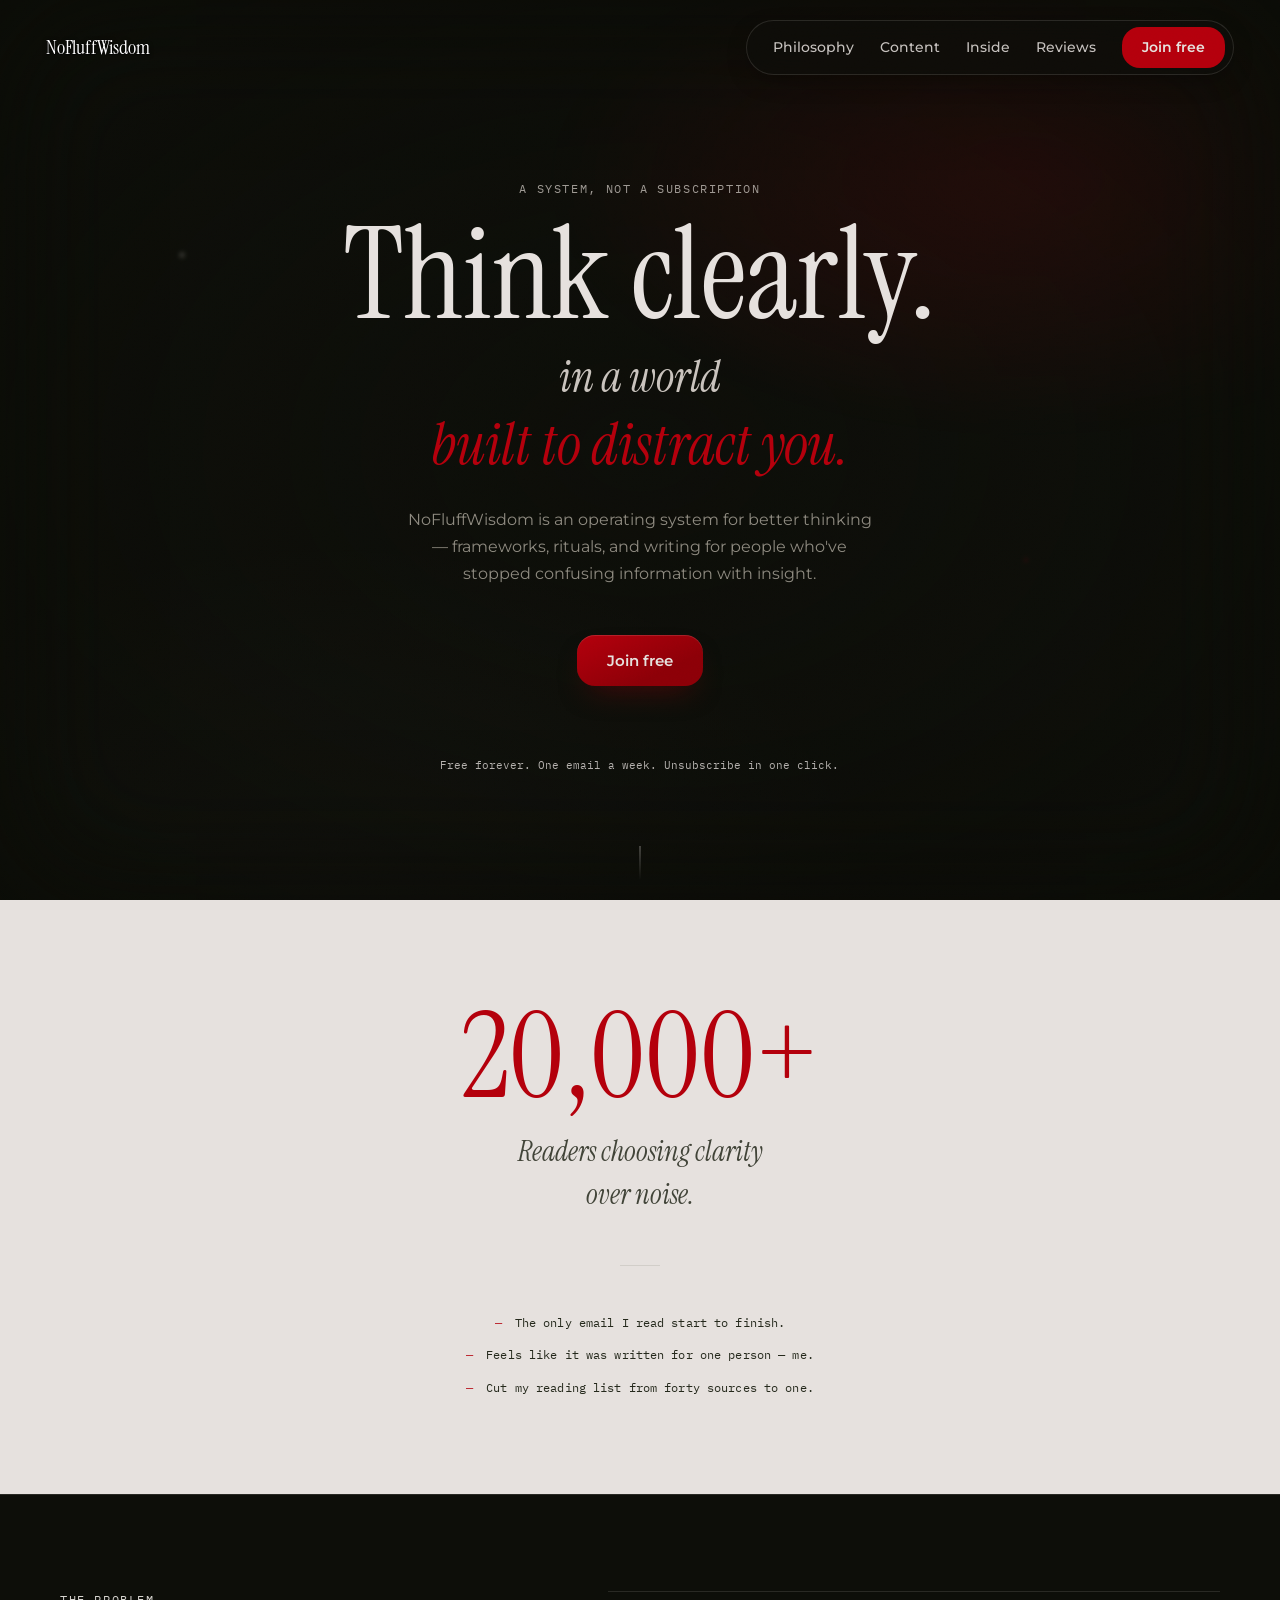
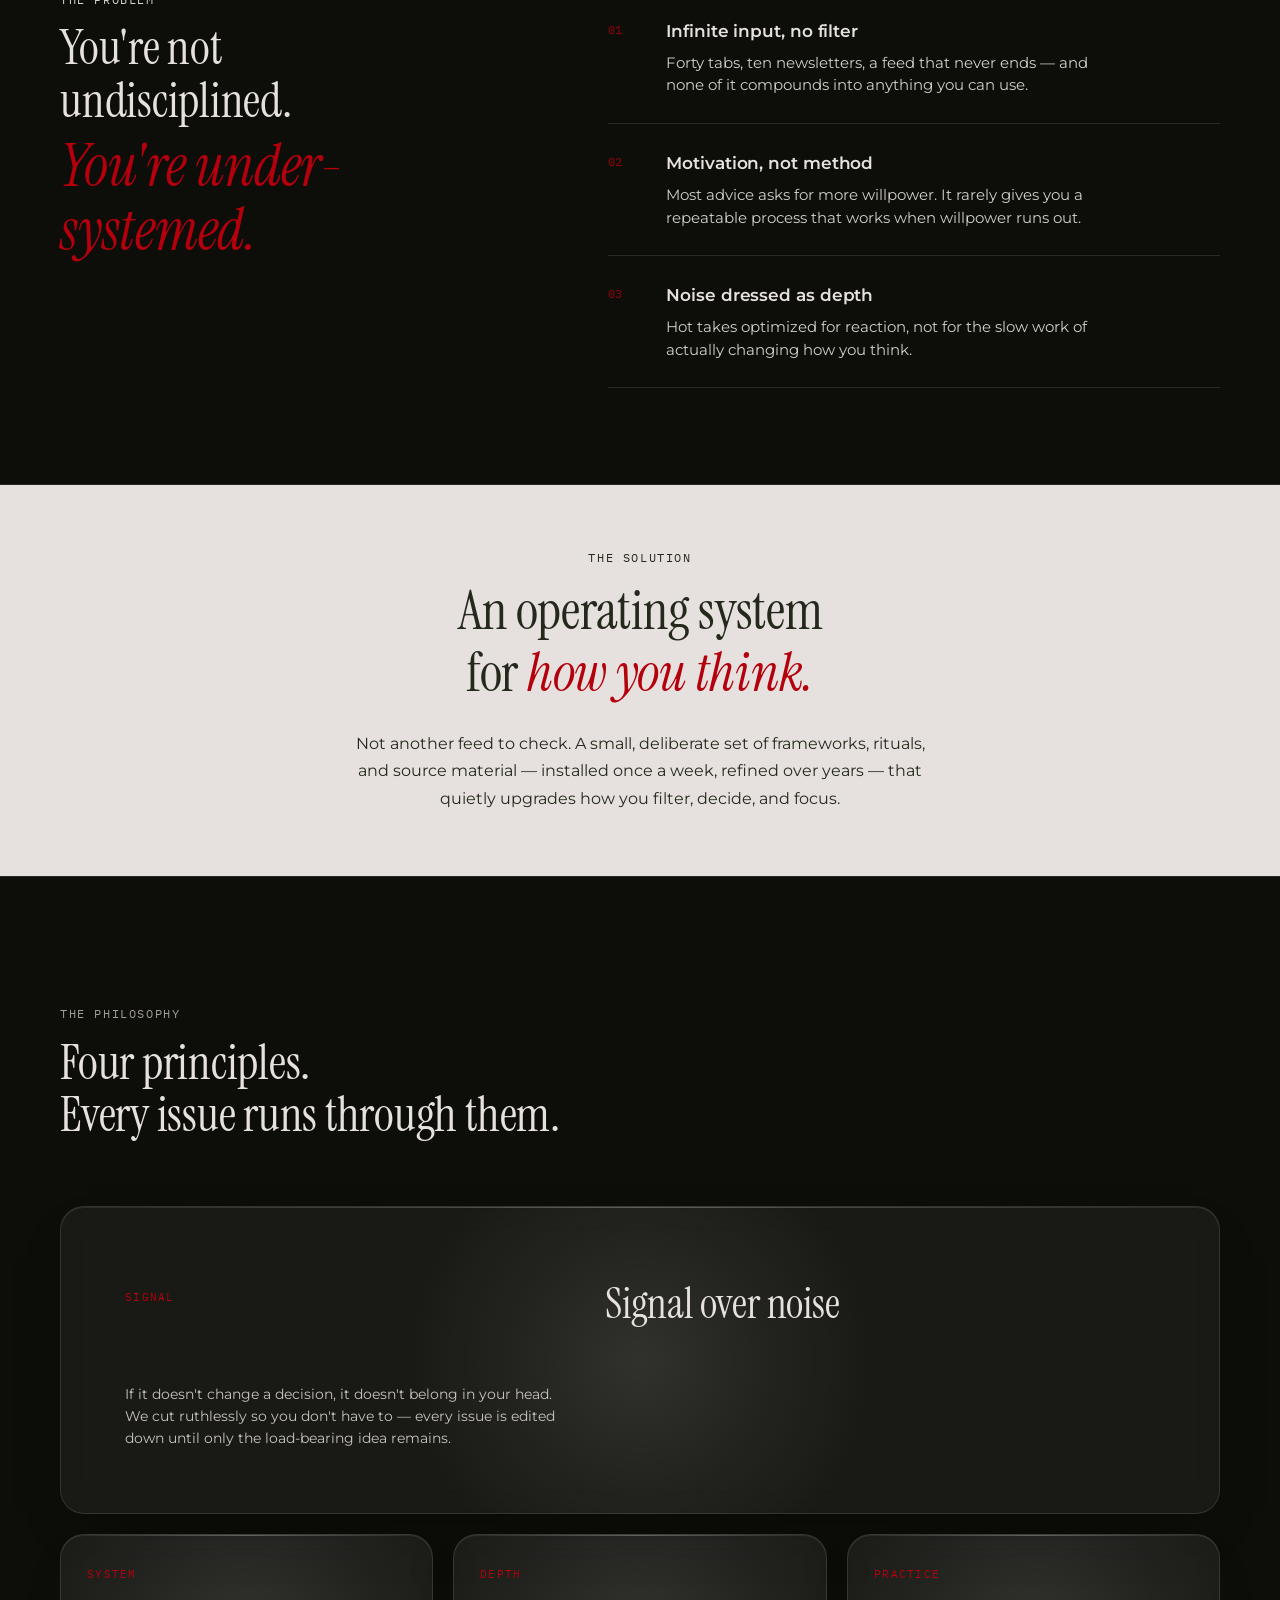
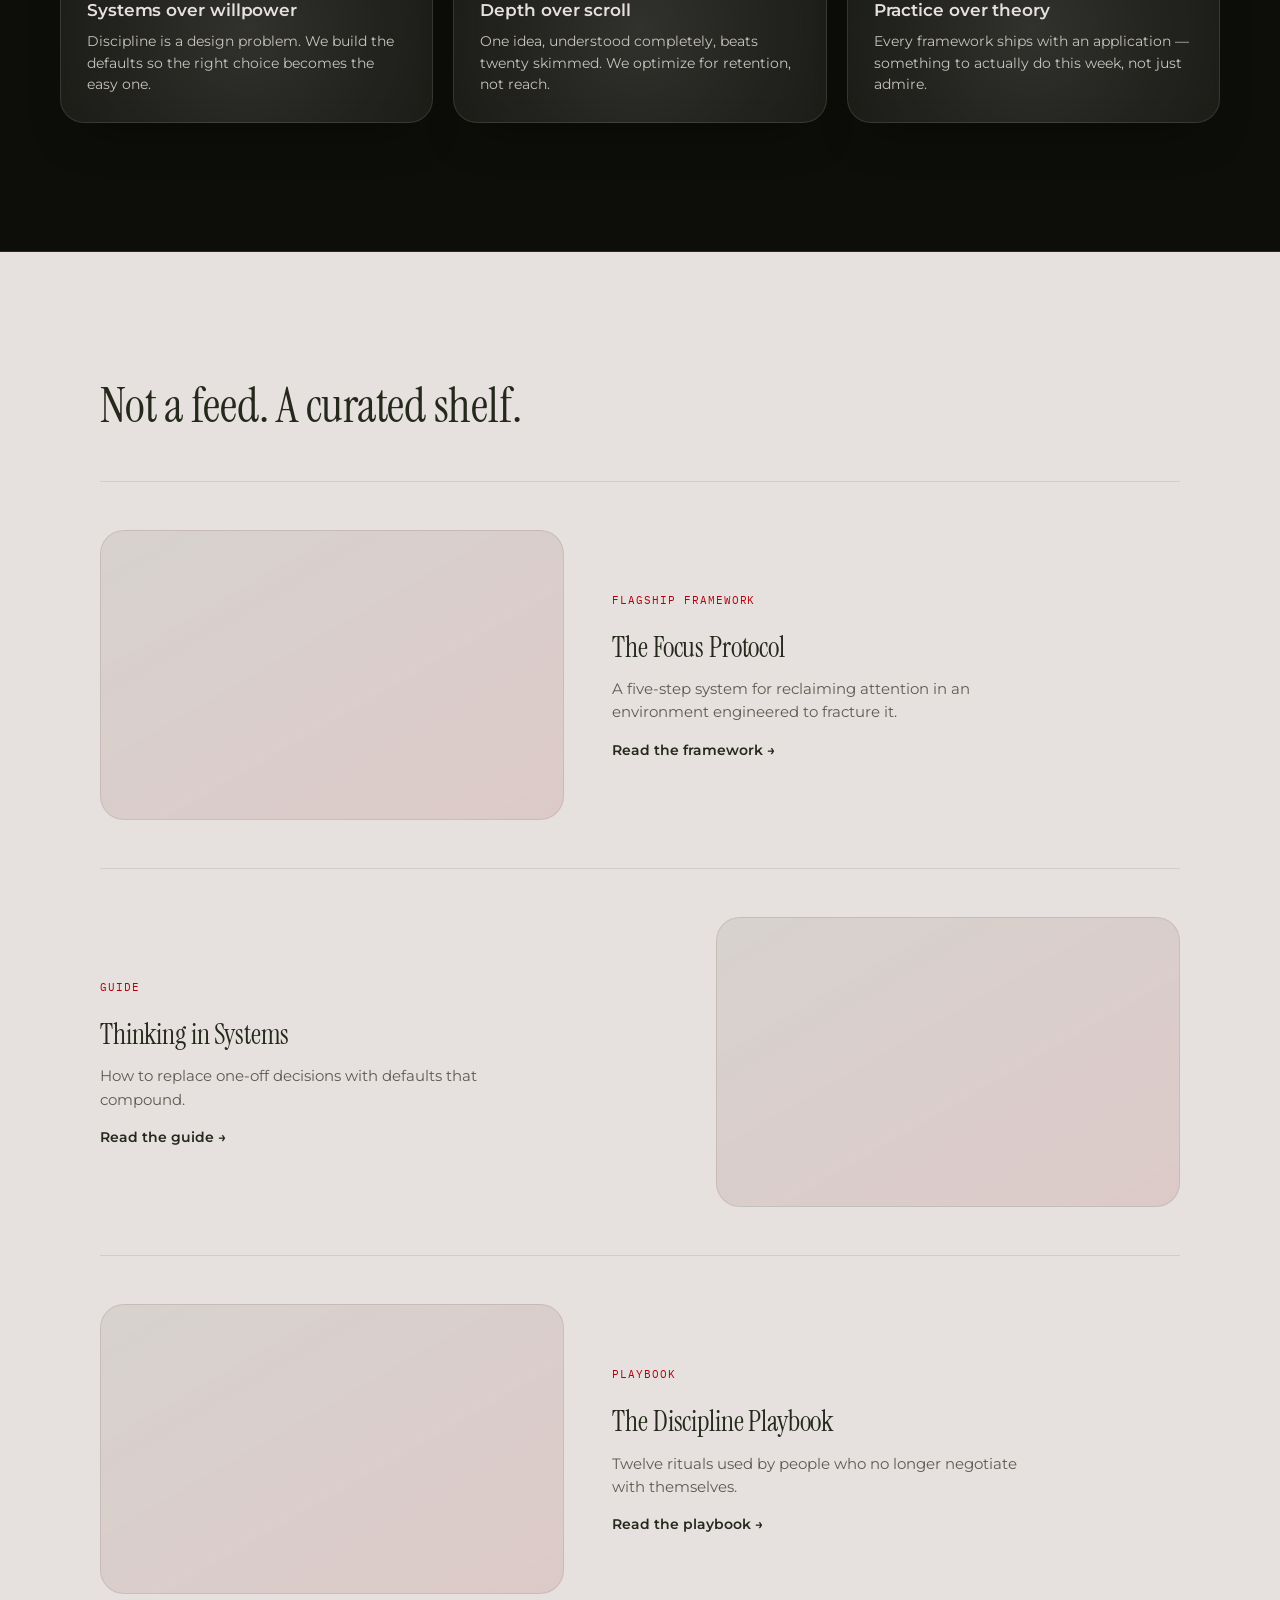
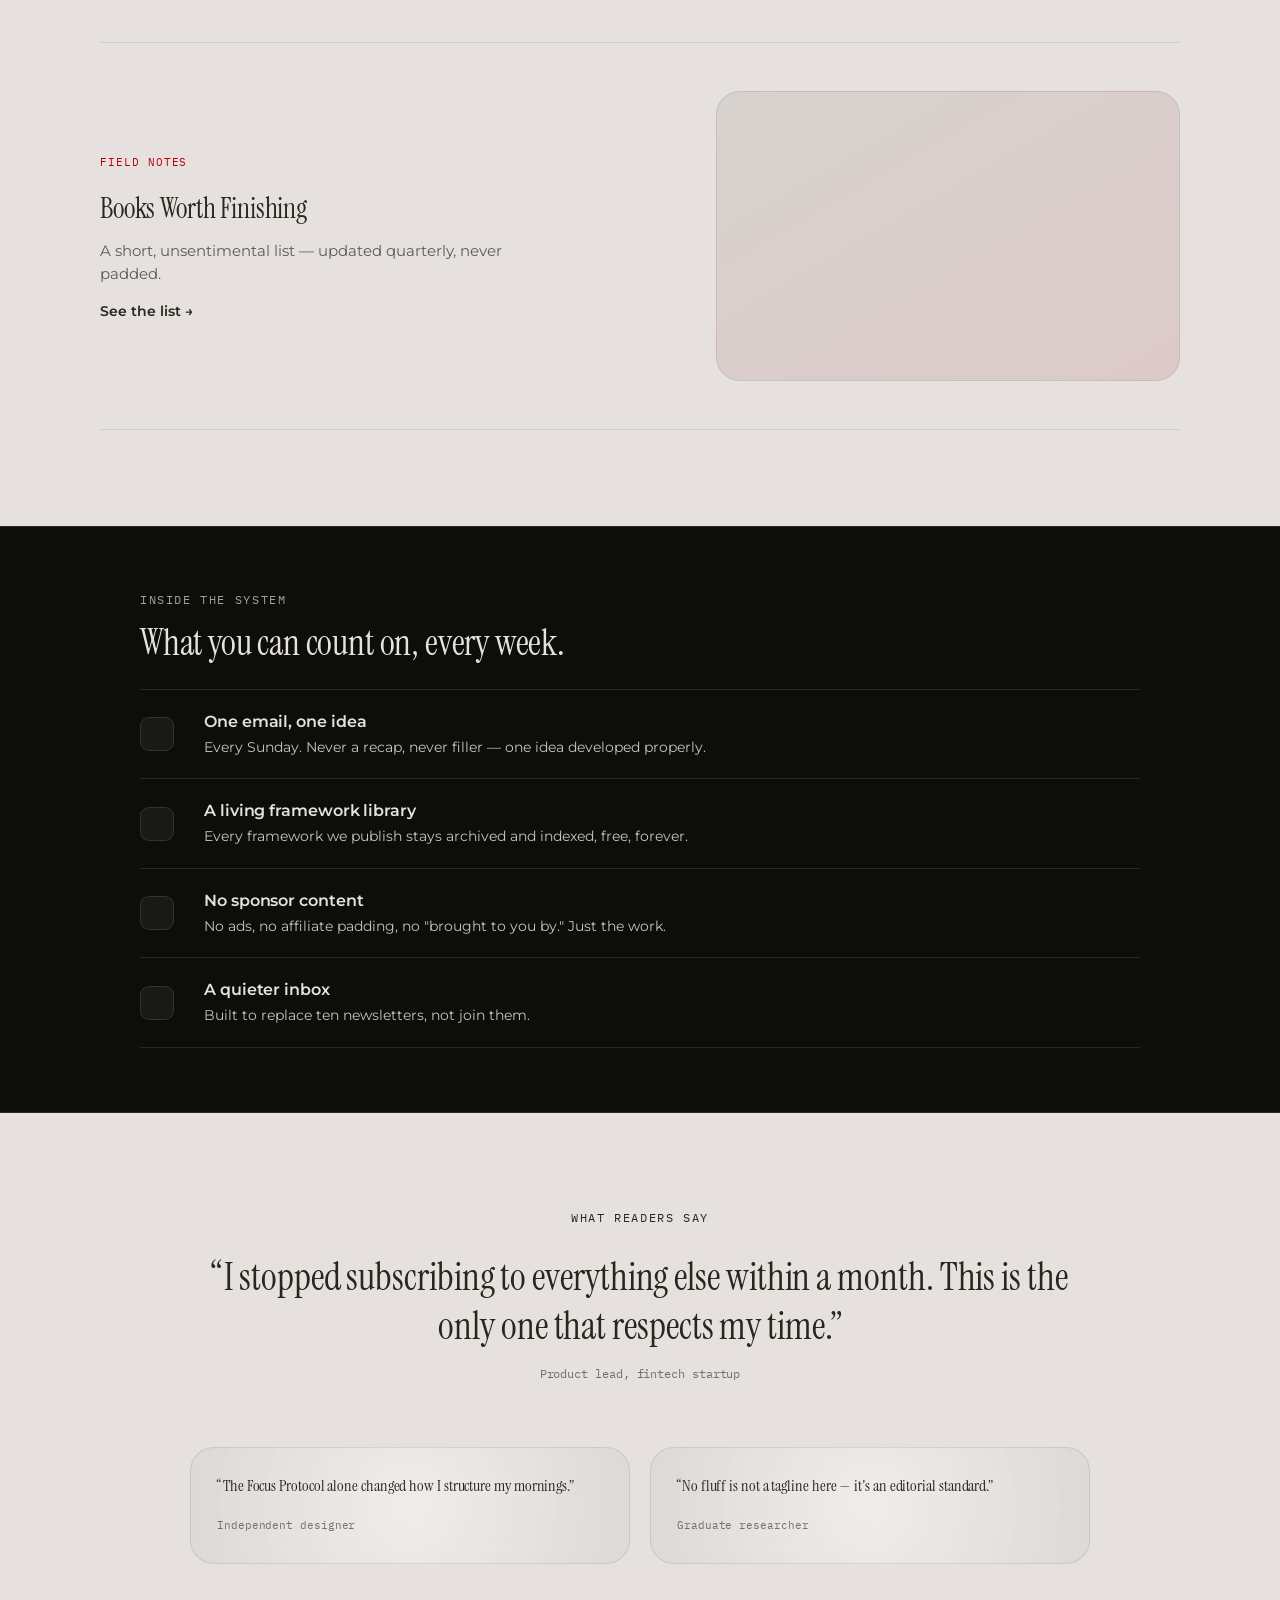
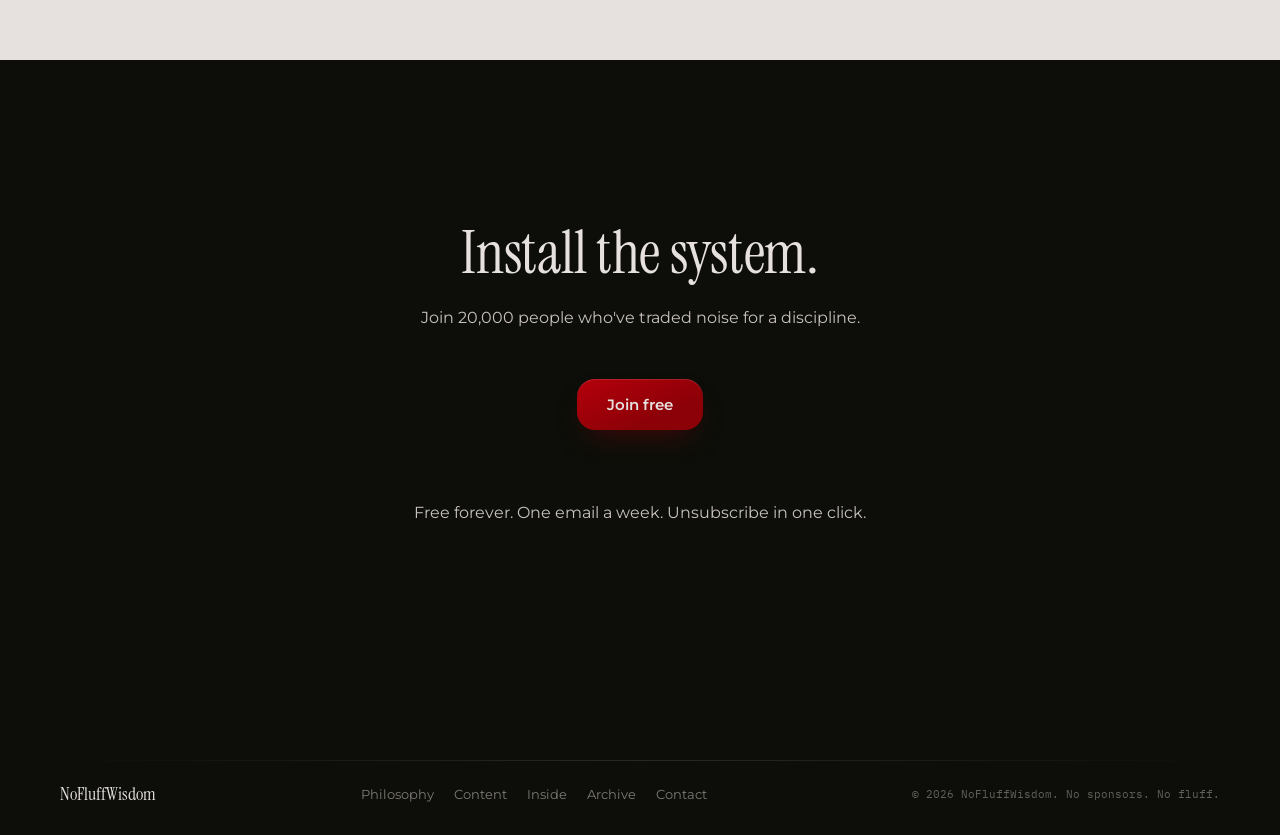
==== index.html @ 6d06d21c "Initial commit: Dev #5 base nofluffwisdomv2" ====
<!DOCTYPE html>
<html lang="en">
<head>
<meta charset="UTF-8">
<meta name="viewport" content="width=device-width, initial-scale=1.0">
<title>NoFluffWisdom — An Operating System for Better Thinking</title>
<meta name="description" content="NoFluffWisdom is not another newsletter. It's a disciplined system for clearer thinking, built for people who are done consuming noise.">

<link rel="preconnect" href="https://fonts.googleapis.com">
<link rel="preconnect" href="https://fonts.gstatic.com" crossorigin>
<link href="https://fonts.googleapis.com/css2?family=Instrument+Serif:ital@0;1&family=Montserrat:wght@400;500;600;700;800&family=IBM+Plex+Mono:wght@400;500&display=swap" rel="stylesheet">

<link rel="stylesheet" href="styles.css">

</head>
<body class="is-loading">

<!-- Fixed Site-Wide Video Background -->
<div class="site-bg" id="heroBg" aria-hidden="true">
  <div class="site-bg__video-wrap">
    <video class="hero__video hero__video--a" id="heroVidA" autoplay muted playsinline preload="auto">
      <source src="assets/musashi-bg-vid.mp4" type="video/mp4">
    </video>
    <video class="hero__video hero__video--b" id="heroVidB" muted playsinline preload="auto">
      <source src="assets/musashi-bg-vid.mp4" type="video/mp4">
    </video>
  </div>
  <div class="site-bg__overlay"></div>
  <div class="hero__glow"></div>
  <div class="hero__orb hero__orb--1"></div>
  <div class="hero__orb hero__orb--2"></div>
  <div class="hero__fog"></div>
</div>

<!-- Film grain + vignette overlay (site-wide, decorative) -->
<div class="grain" aria-hidden="true"></div>

<!-- Scroll progress indicator -->
<div class="progress" aria-hidden="true"><span id="progressBar"></span></div>

<!-- ============================================ -->
<!-- NAV                                           -->
<!-- ============================================ -->
<header class="nav" id="nav">
  <div class="nav__inner">
    <a href="#top" class="nav__mark">NoFluffWisdom</a>
    <nav class="nav__links" aria-label="Primary">
      <a href="#pillars">Philosophy</a>
      <a href="#content">Content</a>
      <a href="#experience">Inside</a>
      <a href="#proof">Reviews</a>
      <a href="#join" class="nav__cta">Join free</a>
    </nav>
      <button class="nav__toggle" id="navToggle" aria-label="Open menu" aria-expanded="false">
        <svg class="nav__toggle-icon" viewBox="0 0 24 24" fill="none" stroke="currentColor" stroke-width="2.5" stroke-linecap="round" stroke-linejoin="round" aria-hidden="true">
          <polyline points="15 18 9 12 15 6"></polyline>
        </svg>
      </button>
    </div>
  </div>
</header>
<div class="nav-backdrop" id="navBackdrop" aria-hidden="true"></div>

<main id="top">

  <!-- ============================================ -->
  <!-- 1. HERO — cinematic, typography-dominant      -->
  <!-- ============================================ -->
  <section class="hero">
    <div class="hero__inner">
      <p class="eyebrow reveal">A system, not a subscription</p>
      <h1 class="hero__headline">
        <span class="hero__line hero__line--main reveal bounce-in">Think clearly.</span>
        <span class="hero__line hero__line--sub reveal bounce-in">in a world<br><em class="hero__highlight">built to distract you.</em></span>
      </h1>
      <p class="hero__sub reveal">
        NoFluffWisdom is an operating system for better thinking — frameworks,
        rituals, and writing for people who've stopped confusing information
        with insight.
      </p>

      <div class="hero__action reveal">
        <button class="btn btn--primary btn--reveal" id="heroJoinBtn" type="button">
          <span>Join free</span>
        </button>
        <form class="reveal-form" id="heroForm" hidden>
          <label for="heroEmail" class="sr-only">Email address</label>
          <input type="email" id="heroEmail" placeholder="you@domain.com" required>
          <button type="submit" class="btn btn--primary">Confirm →</button>
        </form>
      </div>
      <p class="hero__note reveal">Free forever. One email a week. Unsubscribe in one click.</p>
    </div>
    <div class="hero__scroll-cue" aria-hidden="true"><span></span></div>
  </section>

  <!-- ============================================ -->
  <!-- 2. SOCIAL PROOF — a statement, not a stat card -->
  <!-- ============================================ -->
  <section class="proof" id="proof">
    <div class="proof__inner">
      <div class="proof__statement reveal">
        <span class="proof__number" id="subscriberCount" data-target="20000">0</span>
        <p class="proof__caption">Readers choosing clarity<br>over noise.</p>
      </div>
      <div class="proof__divider" role="presentation"></div>
      <ul class="proof__strip reveal" aria-label="Reader impressions">
        <li>The only email I read start to finish.</li>
        <li>Feels like it was written for one person — me.</li>
        <li>Cut my reading list from forty sources to one.</li>
      </ul>
    </div>
  </section>

  <!-- ============================================ -->
  <!-- 3. PROBLEM — split layout, editorial          -->
  <!-- ============================================ -->
  <section class="problem">
    <div class="problem__inner">
      <div class="problem__col-left">
        <p class="eyebrow reveal">The problem</p>
        <h2 class="reveal bounce-in">You're not<br>undisciplined.<br><em class="problem__highlight">You're under-systemed.</em></h2>
      </div>
      <div class="problem__col-right">
        <article class="problem__row reveal">
          <span class="problem__mark">01</span>
          <div>
            <h3>Infinite input, no filter</h3>
            <p>Forty tabs, ten newsletters, a feed that never ends — and none of it compounds into anything you can use.</p>
          </div>
        </article>
        <article class="problem__row reveal">
          <span class="problem__mark">02</span>
          <div>
            <h3>Motivation, not method</h3>
            <p>Most advice asks for more willpower. It rarely gives you a repeatable process that works when willpower runs out.</p>
          </div>
        </article>
        <article class="problem__row reveal">
          <span class="problem__mark">03</span>
          <div>
            <h3>Noise dressed as depth</h3>
            <p>Hot takes optimized for reaction, not for the slow work of actually changing how you think.</p>
          </div>
        </article>
      </div>
    </div>
  </section>

  <!-- ============================================ -->
  <!-- 4. SOLUTION — full-width pull quote           -->
  <!-- ============================================ -->
  <section class="solution">
    <div class="solution__inner">
      <p class="eyebrow reveal">The solution</p>
      <blockquote class="solution__quote reveal bounce-in">
        An operating system<br>for <em>how you think.</em>
      </blockquote>
      <p class="solution__body reveal">
        Not another feed to check. A small, deliberate set of frameworks,
        rituals, and source material — installed once a week, refined
        over years — that quietly upgrades how you filter, decide, and focus.
      </p>
    </div>
  </section>

  <!-- ============================================ -->
  <!-- 5. CORE PILLARS — the wow moment / centerpiece -->
  <!-- ============================================ -->
  <section class="pillars" id="pillars">
    <div class="pillars__ambient" aria-hidden="true"></div>
    <div class="pillars__inner">
      <p class="eyebrow reveal">The philosophy</p>
      <h2 class="reveal bounce-in">Four principles.<br>Every issue runs through them.</h2>

      <div class="pillars__bento">
        <article class="pillar pillar--feature reveal" data-glass>
          <span class="pillar__glyph">Signal</span>
          <h3>Signal over noise</h3>
          <p>If it doesn't change a decision, it doesn't belong in your head. We cut ruthlessly so you don't have to — every issue is edited down until only the load-bearing idea remains.</p>
        </article>

        <article class="pillar reveal" data-glass>
          <span class="pillar__glyph">System</span>
          <h3>Systems over willpower</h3>
          <p>Discipline is a design problem. We build the defaults so the right choice becomes the easy one.</p>
        </article>

        <article class="pillar reveal" data-glass>
          <span class="pillar__glyph">Depth</span>
          <h3>Depth over scroll</h3>
          <p>One idea, understood completely, beats twenty skimmed. We optimize for retention, not reach.</p>
        </article>

        <article class="pillar reveal" data-glass>
          <span class="pillar__glyph">Practice</span>
          <h3>Practice over theory</h3>
          <p>Every framework ships with an application — something to actually do this week, not just admire.</p>
        </article>
      </div>
    </div>
  </section>

  <!-- ============================================ -->
  <!-- 6. FEATURED CONTENT — alternating horizontal rows -->
  <!-- ============================================ -->
  <section class="content" id="content">
    <div class="content__inner">
      <p class="eyebrow reveal">Featured</p>
      <h2 class="reveal bounce-in">Not a feed. A curated shelf.</h2>

      <div class="content__list">
        <article class="content-row reveal">
          <div class="content-row__media"><!-- FEATURE IMAGE --></div>
          <div class="content-row__body">
            <span class="content-row__tag">Flagship framework</span>
            <h3>The Focus Protocol</h3>
            <p>A five-step system for reclaiming attention in an environment engineered to fracture it.</p>
            <a href="#" class="content-row__link">Read the framework <span aria-hidden="true">→</span></a>
          </div>
        </article>

        <article class="content-row content-row--reverse reveal">
          <div class="content-row__media"><!-- FEATURE IMAGE --></div>
          <div class="content-row__body">
            <span class="content-row__tag">Guide</span>
            <h3>Thinking in Systems</h3>
            <p>How to replace one-off decisions with defaults that compound.</p>
            <a href="#" class="content-row__link">Read the guide <span aria-hidden="true">→</span></a>
          </div>
        </article>

        <article class="content-row reveal">
          <div class="content-row__media"><!-- FEATURE IMAGE --></div>
          <div class="content-row__body">
            <span class="content-row__tag">Playbook</span>
            <h3>The Discipline Playbook</h3>
            <p>Twelve rituals used by people who no longer negotiate with themselves.</p>
            <a href="#" class="content-row__link">Read the playbook <span aria-hidden="true">→</span></a>
          </div>
        </article>

        <article class="content-row content-row--reverse reveal">
          <div class="content-row__media"><!-- FEATURE IMAGE --></div>
          <div class="content-row__body">
            <span class="content-row__tag">Field notes</span>
            <h3>Books Worth Finishing</h3>
            <p>A short, unsentimental list — updated quarterly, never padded.</p>
            <a href="#" class="content-row__link">See the list <span aria-hidden="true">→</span></a>
          </div>
        </article>
      </div>
    </div>
  </section>

  <!-- ============================================ -->
  <!-- 7. EXPERIENCE — compact spec-sheet rhythm     -->
  <!-- ============================================ -->
  <section class="experience" id="experience">
    <div class="experience__inner">
      <p class="eyebrow reveal">Inside the system</p>
      <h2 class="reveal bounce-in">What you can count on, every week.</h2>

      <div class="experience__list">
        <article class="experience__row reveal">
          <span class="experience__icon" aria-hidden="true"><!-- ICON --></span>
          <div class="experience__text">
            <h3>One email, one idea</h3>
            <p>Every Sunday. Never a recap, never filler — one idea developed properly.</p>
          </div>
        </article>
        <article class="experience__row reveal">
          <span class="experience__icon" aria-hidden="true"><!-- ICON --></span>
          <div class="experience__text">
            <h3>A living framework library</h3>
            <p>Every framework we publish stays archived and indexed, free, forever.</p>
          </div>
        </article>
        <article class="experience__row reveal">
          <span class="experience__icon" aria-hidden="true"><!-- ICON --></span>
          <div class="experience__text">
            <h3>No sponsor content</h3>
            <p>No ads, no affiliate padding, no "brought to you by." Just the work.</p>
          </div>
        </article>
        <article class="experience__row reveal">
          <span class="experience__icon" aria-hidden="true"><!-- ICON --></span>
          <div class="experience__text">
            <h3>A quieter inbox</h3>
            <p>Built to replace ten newsletters, not join them.</p>
          </div>
        </article>
      </div>
    </div>
  </section>

  <!-- ============================================ -->
  <!-- 8. TESTIMONIALS — featured quote + support    -->
  <!-- ============================================ -->
  <section class="testimonials">
    <div class="testimonials__inner">
      <p class="eyebrow reveal">What readers say</p>
      <blockquote class="testimonial--featured reveal bounce-in">
        <p>&ldquo;I stopped subscribing to everything else within a month.
        This is the only one that respects my time.&rdquo;</p>
        <cite>Product lead, fintech startup</cite>
      </blockquote>

      <div class="testimonials__support">
        <blockquote class="testimonial reveal" data-glass>
          <p>&ldquo;The Focus Protocol alone changed how I structure my mornings.&rdquo;</p>
          <cite>Independent designer</cite>
        </blockquote>
        <blockquote class="testimonial reveal" data-glass>
          <p>&ldquo;No fluff is not a tagline here — it's an editorial standard.&rdquo;</p>
          <cite>Graduate researcher</cite>
        </blockquote>
      </div>
    </div>
  </section>

  <!-- ============================================ -->
  <!-- 9. FINAL CTA — dramatic bookend to the hero   -->
  <!-- ============================================ -->
  <section class="final-cta" id="join">
    <div class="final-cta__bg" aria-hidden="true"></div>
    <div class="final-cta__inner">
      <h2 class="reveal bounce-in">Install the system.</h2>
      <p class="reveal">Join 20,000 people who've traded noise for a discipline.</p>

      <div class="hero__action reveal">
        <button class="btn btn--primary btn--reveal" id="finalJoinBtn" type="button">
          <span>Join free</span>
        </button>
        <form class="reveal-form" id="finalForm" hidden>
          <label for="finalEmail" class="sr-only">Email address</label>
          <input type="email" id="finalEmail" placeholder="you@domain.com" required>
          <button type="submit" class="btn btn--primary">Confirm →</button>
        </form>
      </div>
      <p class="final-cta__note reveal">Free forever. One email a week. Unsubscribe in one click.</p>
    </div>
  </section>

</main>

<!-- ============================================ -->
<!-- FOOTER                                        -->
<!-- ============================================ -->
<footer class="footer">
  <div class="footer__divider" role="presentation"></div>
  <div class="footer__inner">
    <span class="footer__mark">NoFluffWisdom</span>
    <nav class="footer__links" aria-label="Footer">
      <a href="#pillars">Philosophy</a>
      <a href="#content">Content</a>
      <a href="#experience">Inside</a>
      <a href="#">Archive</a>
      <a href="#">Contact</a>
    </nav>
    <p class="footer__copy">© 2026 NoFluffWisdom. No sponsors. No fluff.</p>
  </div>
</footer>

<!-- Success Modal Pop-up -->
<div class="modal" id="successModal" aria-hidden="true" role="dialog" aria-labelledby="modalTitle">
  <div class="modal__overlay" id="modalOverlay"></div>
  <div class="modal__card" data-glass>
    <button class="modal__close" id="modalClose" aria-label="Close modal">&times;</button>
    <div class="modal__icon" aria-hidden="true">
      <svg viewBox="0 0 24 24" fill="none" stroke="currentColor" stroke-width="2" stroke-linecap="round" stroke-linejoin="round">
        <polyline points="20 6 9 17 4 12"></polyline>
      </svg>
    </div>
    <h3 class="modal__title" id="modalTitle">You're inside.</h3>
    <p class="modal__body">Your first issue arrives Sunday. No fluff, ever.</p>
    <button class="btn btn--primary modal__btn" id="modalConfirmBtn" type="button">Continue reading</button>
  </div>
</div>

<script src="script.js"></script>
</body>
</html>
---- styles.css ----
/* ============================================================
   NOFLUFFWISDOM — DESIGN TOKENS (Round 3 — mobile-first + theming)
   Mobile-first: base rules target small screens; min-width queries
   layer on tablet/desktop enhancements.
   Palette:  Black Olive (dark bands) · Platinum/Paper (light layer)
             Dark Red #8C0007 — words, highlights, glow only
   Type:     Instrument Serif (display accents) / Montserrat (main UI + body)
             IBM Plex Mono (utility: eyebrows, stats, captions)
   Theme:    toggle sets [data-theme="dark"|"light"] on <html>,
             default dark, persisted in localStorage
   ============================================================ */

:root {
  /* brand — constant across themes */
  --red: #8C0007;
  --red-bright: #B4000C;
  --red-glow: rgba(180, 0, 12, 0.35);

  /* text/surface used on the always-dark rhythm bands (hero, pillars,
     problem, experience, final-cta, footer) — stays constant */
  --on-dark: #E6E1DE;
  --on-dark-dim: #C9C3BD;
  --on-dark-faint: #8D897F;

  --band-1: #1E2117; /* problem / experience */
  --band-2: #25291C; /* hero / pillars */
  --band-3: #14160E; /* final-cta / footer */

  --glass-dark: rgba(230, 225, 222, 0.055);
  --glass-dark-border: rgba(230, 225, 222, 0.13);

  /* ---- theme-aware layer (light default; overridden below) ---- */
  --ink: #25291C;
  --ink-dim: rgba(37, 41, 28, 0.62);
  --ink-faint: rgba(37, 41, 28, 0.45);
  --paper: #E6E1DE;

  --nav-bg: rgba(230, 225, 222, 0.72);
  --glass-paper: rgba(37, 41, 28, 0.035);
  --glass-paper-border: rgba(37, 41, 28, 0.10);
  --media-tint-a: rgba(37, 41, 28, 0.08);
  --media-tint-b: rgba(140, 0, 7, 0.10);

  /* type */
  --font-display: 'Instrument Serif', Georgia, serif;
  --font-body: 'Montserrat', -apple-system, sans-serif;
  --font-mono: 'IBM Plex Mono', ui-monospace, monospace;

  /* 8pt spacing scale — mobile-tuned defaults, scaled up in media queries */
  --sp-1: 8px;   --sp-2: 14px;  --sp-3: 20px;  --sp-4: 26px;
  --sp-5: 36px;  --sp-6: 48px;  --sp-7: 64px;  --sp-8: 88px;
  --sp-9: 120px;

  --radius-lg: 24px;
  --radius-md: 18px;
  --radius-sm: 12px;

  --ease: cubic-bezier(0.16, 1, 0.3, 1);
  --ease-soft: cubic-bezier(0.22, 1, 0.36, 1);
  --ease-bounce: cubic-bezier(0.34, 1.56, 0.64, 1);
}


* { margin: 0; padding: 0; box-sizing: border-box; }
html { scroll-behavior: smooth; background: #0D0E09; }
body { overflow-x: clip; }

@media (prefers-reduced-motion: reduce) {
  html { scroll-behavior: auto; }
  *, *::before, *::after { animation-duration: 0.01ms !important; transition-duration: 0.01ms !important; }
}

body {
  font-family: var(--font-body);
  background: transparent;
  color: var(--ink);
  line-height: 1.55;
  -webkit-font-smoothing: antialiased;
  opacity: 1;
  transition: opacity 0.6s var(--ease), background 0.4s var(--ease), color 0.4s var(--ease);
}
body.is-loading { opacity: 0; }

img { max-width: 100%; display: block; }
a { color: inherit; text-decoration: none; }

.sr-only {
  position: absolute; width: 1px; height: 1px;
  overflow: hidden; clip: rect(0,0,0,0); white-space: nowrap;
}

:focus-visible { outline: 2px solid var(--red); outline-offset: 3px; }

.eyebrow {
  font-family: var(--font-mono);
  font-size: 11.5px;
  letter-spacing: 0.14em;
  text-transform: uppercase;
  opacity: 0.55;
  margin-bottom: var(--sp-2);
}

h1, h2, h3, blockquote { font-family: var(--font-display); font-weight: 400; letter-spacing: -0.005em; }
h2 { font-size: clamp(28px, 8vw, 48px); line-height: 1.1; margin-bottom: var(--sp-4); }
h3 { font-family: var(--font-body); font-weight: 600; font-size: 17px; letter-spacing: -0.005em; margin-bottom: var(--sp-1); }
em { font-style: italic; color: var(--red-bright); }
p { color: inherit; }

/* ------------------------------------------------------------
   Film grain + progress + reveal
   ------------------------------------------------------------ */
.grain {
  position: fixed; inset: 0; z-index: 300; pointer-events: none;
  opacity: 0.045; mix-blend-mode: overlay;
  background-image: url("data:image/svg+xml;utf8,<svg xmlns='http://www.w3.org/2000/svg' width='120' height='120'><filter id='n'><feTurbulence type='fractalNoise' baseFrequency='0.9' numOctaves='2' stitchTiles='stitch'/></filter><rect width='100%25' height='100%25' filter='url(%23n)'/></svg>");
  background-size: 180px 180px;
}

.progress {
  position: fixed; top: 0; left: 0; right: 0; height: 2px; z-index: 200;
  background: transparent;
}
.progress span {
  display: block; height: 100%; width: 0%;
  background: linear-gradient(90deg, var(--red), var(--red-bright));
  transition: width 0.1s linear;
}

.reveal {
  opacity: 0;
  transform: translateY(18px);
  transition: opacity 0.9s var(--ease-soft), transform 0.9s var(--ease-soft);
}
.reveal.is-visible { opacity: 1; transform: translateY(0); }

/* Bouncy entrance — used on headline/heading text */
.bounce-in.reveal {
  transform: translateY(26px) scale(0.95);
  transition: opacity 0.8s var(--ease-soft), transform 0.9s var(--ease-bounce);
}
.bounce-in.reveal.is-visible { transform: translateY(0) scale(1); }

/* ------------------------------------------------------------
   Buttons — premium glass + bouncy lift + light sweep
   ------------------------------------------------------------ */
.btn {
  position: relative;
  overflow: hidden;
  font-family: var(--font-body);
  font-weight: 600;
  font-size: 15px;
  padding: 16px 30px;
  min-height: 50px;
  border-radius: var(--radius-md);
  border: none;
  cursor: pointer;
  transition: transform 0.5s var(--ease-bounce), box-shadow 0.4s var(--ease);
  white-space: nowrap;
}
.btn--primary {
  background: linear-gradient(155deg, var(--red-bright), var(--red) 70%);
  color: var(--on-dark);
  box-shadow: 0 1px 0 rgba(255,255,255,0.12) inset, 0 14px 30px -14px rgba(140,0,7,0.55);
}
.btn--primary::before {
  content: "";
  position: absolute; top: 0; left: -60%;
  width: 40%; height: 100%;
  background: linear-gradient(115deg, transparent, rgba(255,255,255,0.35), transparent);
  transform: skewX(-20deg);
  transition: left 0.7s var(--ease-soft);
}
.btn--primary:hover {
  transform: translateY(-3px) scale(1.02);
  box-shadow: 0 1px 0 rgba(255,255,255,0.16) inset, 0 18px 34px -14px rgba(140,0,7,0.65);
}
.btn--primary:active { transform: translateY(-1px) scale(0.99); }
.btn--primary:hover::before { left: 130%; }
.btn--primary:disabled { opacity: 0.7; cursor: default; transform: none; }

/* Join-button -> reveal-form interaction */
.hero__action { position: relative; margin-bottom: var(--sp-3); min-height: 56px; }
.btn--reveal { transition: opacity 0.4s var(--ease), transform 0.5s var(--ease-bounce); }
.btn--reveal.is-hidden { opacity: 0; transform: scale(0.9); pointer-events: none; position: absolute; left: 50%; translate: -50% 0; }

.reveal-form {
  display: flex;
  flex-direction: column;
  gap: var(--sp-2);
  max-width: 420px;
  margin: 0 auto;
  opacity: 0;
  transform: translateY(-6px);
  transition: opacity 0.45s var(--ease-soft), transform 0.45s var(--ease-soft);
}
.reveal-form[hidden] { display: flex; }
.reveal-form.is-shown { opacity: 1; transform: translateY(0); }
.reveal-form input {
  width: 100%;
  font-family: var(--font-body);
  font-size: 15px;
  padding: 15px 20px;
  min-height: 50px;
  border-radius: var(--radius-md);
  border: 1px solid var(--glass-dark-border);
  background: var(--glass-dark);
  backdrop-filter: blur(10px);
  color: var(--on-dark);
}
.reveal-form input::placeholder { color: rgba(230,225,222,0.4); }
.reveal-form input:focus { outline: 2px solid var(--red-bright); outline-offset: 2px; }
.reveal-form .btn { width: 100%; }

/* ------------------------------------------------------------
   NAV — visible on hero + last two sections, auto-hides between,
   reveals on any upward scroll while hidden
   ------------------------------------------------------------ */
.nav {
  position: fixed; top: 0; left: 0; right: 0; z-index: 100;
  background: transparent;
  backdrop-filter: none; -webkit-backdrop-filter: none;
  border-bottom: none;
  color: var(--on-dark);
  transition: transform 0.5s var(--ease-soft), background 0.4s var(--ease), color 0.4s var(--ease);
}
.nav.nav--hidden { transform: translateY(-110%); }
.nav__inner {
  max-width: 1240px; margin: 0 auto;
  padding: var(--sp-3) var(--sp-3);
  display: flex; align-items: center; justify-content: space-between; gap: var(--sp-2);
}
.nav__mark {
  font-family: var(--font-display);
  font-size: 20px;
  letter-spacing: -0.01em;
  color: #FFFFFF;
  -webkit-text-stroke: 0.75px #000000;
  paint-order: stroke fill;
  text-shadow: 0 1px 4px rgba(0, 0, 0, 0.8);
  transition: color 0.45s var(--ease), transform 0.3s var(--ease-bounce);
}

.nav__mark:hover {
  transform: scale(1.04);
}
.nav__links { display: none; }
.nav__actions {
  display: flex; align-items: center; gap: var(--sp-2);
}
.nav__cta {
  font-size: 13.5px; font-weight: 600;
  background: var(--red-bright); color: var(--on-dark);
  padding: 10px 20px; border-radius: var(--radius-md);
  text-align: center;
  transition: transform 0.4s var(--ease-bounce), box-shadow 0.3s var(--ease);
}
.nav__cta:hover { transform: translateY(-2px) scale(1.03); box-shadow: 0 10px 20px -10px rgba(180,0,12,0.55); }
.nav__toggle {
  display: flex; align-items: center; justify-content: center;
  width: 38px; height: 38px;
  background: rgba(180, 0, 12, 0.12);
  border: 1px solid rgba(180, 0, 12, 0.35);
  border-radius: 50%;
  color: var(--red-bright);
  cursor: pointer;
  padding: 0;
  transition: transform 0.4s var(--ease-bounce), background 0.3s var(--ease), border-color 0.3s var(--ease), box-shadow 0.3s var(--ease);
  box-shadow: 0 4px 12px rgba(180, 0, 12, 0.25);
}
.nav__toggle:hover {
  background: rgba(180, 0, 12, 0.22);
  box-shadow: 0 6px 16px var(--red-glow);
  transform: scale(1.08);
}
.nav__toggle-icon {
  width: 18px; height: 18px;
  color: var(--red-bright);
  transition: transform 0.4s var(--ease-bounce);
}
.nav.is-open .nav__toggle-icon {
  transform: rotate(-90deg);
}

/* Full-screen backdrop blur overlay when mobile nav menu is open */
.nav-backdrop {
  position: fixed; inset: 0; z-index: 99;
  background: rgba(10, 11, 7, 0.45);
  backdrop-filter: blur(8px); -webkit-backdrop-filter: blur(8px);
  opacity: 0; pointer-events: none; visibility: hidden;
  transition: opacity 0.35s var(--ease-soft), visibility 0.35s var(--ease-soft);
}

.nav.is-open + .nav-backdrop {
  opacity: 1; pointer-events: auto; visibility: visible;
}

@media (max-width: 640px) {
  .nav.is-open {
    background: rgba(14, 15, 10, 0.85);
    backdrop-filter: blur(12px); -webkit-backdrop-filter: blur(12px);
    border-bottom: 1px solid var(--glass-dark-border);
  }
}

/* Mobile nav dropdown with smooth glassy effect and dual open/close transition */
.nav__links {
  display: flex; flex-direction: column;
  position: absolute; top: 100%; left: 0; right: 0;
  background: rgba(14, 15, 10, 0.82);
  backdrop-filter: blur(12px); -webkit-backdrop-filter: blur(12px);
  padding: var(--sp-4);
  border-bottom: 1px solid var(--glass-dark-border);
  gap: var(--sp-3); margin: 0;
  font-size: 16px; font-weight: 500;
  color: var(--on-dark);
  box-shadow: 0 20px 40px rgba(0,0,0,0.5);
  opacity: 0;
  transform: translateY(-14px);
  pointer-events: none;
  visibility: hidden;
  transition: opacity 0.3s var(--ease-soft), transform 0.3s var(--ease-soft), visibility 0.3s var(--ease-soft);
}

.nav.is-open .nav__links {
  opacity: 1;
  transform: translateY(0);
  pointer-events: auto;
  visibility: visible;
}

.nav__links a:not(.nav__cta) {
  padding: var(--sp-1) 0;
  opacity: 0;
  transform: translateY(-8px);
  transition: opacity 0.3s var(--ease-soft), transform 0.3s var(--ease-soft);
}

.nav.is-open .nav__links a:not(.nav__cta) {
  opacity: 1;
  transform: translateY(0);
}

.nav.is-open .nav__links a:nth-child(1) { transition-delay: 0.04s; }
.nav.is-open .nav__links a:nth-child(2) { transition-delay: 0.08s; }
.nav.is-open .nav__links a:nth-child(3) { transition-delay: 0.12s; }
.nav.is-open .nav__links a:nth-child(4) { transition-delay: 0.16s; }
.nav.is-open .nav__links a:nth-child(5) { transition-delay: 0.20s; }

.nav.is-open .nav__cta { margin-top: var(--sp-1); }

/* ------------------------------------------------------------
   SITE-WIDE FIXED VIDEO BACKGROUND
   ------------------------------------------------------------ */
.site-bg {
  position: fixed; inset: 0; z-index: -1; pointer-events: none; overflow: hidden;
  background: #0D0E09;
}
.site-bg__video-wrap {
  position: absolute; inset: -5%;
  width: 110%; height: 110%;
  overflow: hidden;
}
.site-bg__overlay {
  position: absolute; inset: 0; z-index: 1;
  background: radial-gradient(ellipse at center, rgba(13, 14, 9, 0.4), rgba(13, 14, 9, 0.85));
}
.hero__video {
  position: absolute; inset: 0;
  width: 100%; height: 100%;
  object-fit: cover;
  opacity: 0;
  filter: brightness(0.6) blur(5px);
  transform: scale(1.06);
  transition: opacity 1.5s ease-in-out;
  will-change: opacity;
}
@media (max-width: 640px) {
  .hero__video {
    object-position: 35% center;
  }
}
.hero__video.is-active {
  opacity: 0.65;
}

/* ------------------------------------------------------------
   HERO — cinematic, typography-dominant
   ------------------------------------------------------------ */
.hero {
  position: relative;
  min-height: 100svh;
  display: flex; align-items: center; justify-content: center;
  background: transparent;
  color: var(--on-dark);
  overflow: hidden;
  padding: 120px var(--sp-3) var(--sp-6);
}
.hero__glow {
  position: absolute; top: -10%; right: -20%; width: 80%; height: 60%;
  background: radial-gradient(ellipse at center, var(--red-glow), transparent 65%);
  filter: blur(10px);
  will-change: transform;
}
.hero__orb {
  position: absolute; border-radius: 50%;
  filter: blur(2px);
  opacity: 0.5;
  animation: float 14s ease-in-out infinite;
}
.hero__orb--1 { width: 6px; height: 6px; top: 28%; left: 14%; background: var(--on-dark); animation-delay: 0s; }
.hero__orb--2 { width: 4px; height: 4px; top: 62%; left: 80%; background: var(--red-bright); animation-delay: -6s; }
@keyframes float {
  0%, 100% { transform: translateY(0) translateX(0); }
  50% { transform: translateY(-22px) translateX(8px); }
}
.hero__fog {
  position: absolute; inset: -20% -10%;
  background: radial-gradient(ellipse 50% 40% at 30% 85%, rgba(230,225,222,0.05), transparent 70%);
}
.hero::after {
  content: ""; position: absolute; inset: 0; z-index: 1; pointer-events: none;
  box-shadow: inset 0 0 120px 26px rgba(10, 11, 6, 0.7);
}
.hero__inner { position: relative; z-index: 2; max-width: 620px; margin: 0 auto; text-align: center; }
.hero .eyebrow { color: var(--on-dark-dim); opacity: 0.77; }

.hero__headline { margin-bottom: var(--sp-4); }
.hero__line { display: block; }
.hero__line--main {
  font-size: clamp(46px, 15vw, 128px);
  line-height: 0.98;
  color: var(--on-dark);
}
.hero__line--sub {
  font-size: clamp(22px, 6.4vw, 44px);
  color: var(--on-dark-dim);
  font-style: italic;
  line-height: 1.2;
  margin-top: var(--sp-2);
  opacity: 0.77;
}
.hero__line--sub em.hero__highlight {
  font-size: clamp(30px, 8vw, 58px);
  display: block;
  margin-top: 6px;
  color: var(--red-bright);
  font-style: italic;
}

.hero__sub {
  font-family: var(--font-body);
  font-size: 15px;
  color: var(--on-dark-faint);
  opacity: 0.77;
  max-width: 420px;
  margin: 0 auto var(--sp-5);
  line-height: 1.7;
}
.hero__note { font-family: var(--font-mono); font-size: 11px; color: rgba(230,225,222,0.77); }

.hero__scroll-cue {
  position: absolute; bottom: var(--sp-3); left: 50%; transform: translateX(-50%);
  z-index: 2;
}
.hero__scroll-cue span {
  display: block; width: 1px; height: 34px;
  background: linear-gradient(180deg, rgba(230,225,222,0.5), transparent);
  animation: scrollcue 2.2s ease-in-out infinite;
}
@keyframes scrollcue {
  0% { transform: scaleY(0); transform-origin: top; opacity: 0; }
  40% { transform: scaleY(1); transform-origin: top; opacity: 1; }
  60% { transform: scaleY(1); transform-origin: bottom; opacity: 1; }
  100% { transform: scaleY(0); transform-origin: bottom; opacity: 0; }
}

/* ------------------------------------------------------------
   PROOF — full-width statement, not a card
   ------------------------------------------------------------ */
.proof { padding: var(--sp-7) var(--sp-3); background: var(--paper); color: var(--ink); }
.proof__inner { max-width: 900px; margin: 0 auto; text-align: center; }
.proof__statement { margin-bottom: var(--sp-5); }
.proof__number {
  display: block;
  font-family: var(--font-display);
  font-size: clamp(54px, 18vw, 120px);
  line-height: 1;
  color: var(--red-bright);
}
.proof__caption {
  font-family: var(--font-display);
  font-style: italic;
  font-size: clamp(18px, 5vw, 28px);
  margin-top: var(--sp-2);
  color: var(--ink);
  opacity: 0.85;
}
.proof__divider { width: 40px; height: 1px; background: var(--glass-paper-border); margin: 0 auto var(--sp-5); }
.proof__strip {
  list-style: none;
  display: flex; flex-direction: column; align-items: center;
  gap: var(--sp-2);
  font-family: var(--font-mono);
  font-size: 12px;
  letter-spacing: 0.01em;
  color: var(--ink);
  opacity: 0.6;
}
.proof__strip li { position: relative; padding-left: var(--sp-3); text-align: left; }
.proof__strip li::before {
  content: "—"; position: absolute; left: 0; color: var(--red-bright); opacity: 0.8;
}

/* ------------------------------------------------------------
   PROBLEM — split / two-column editorial (stacks on mobile)
   ------------------------------------------------------------ */
.problem {
  padding: var(--sp-7) var(--sp-3);
  background: transparent;
  border-top: 1px solid var(--glass-dark-border);
  border-bottom: 1px solid var(--glass-dark-border);
  color: var(--on-dark);
}
.problem__inner { max-width: 1160px; margin: 0 auto; }
.problem .eyebrow { color: #EDEAE6; opacity: 0.9; }

.problem h2 em.problem__highlight {
  font-size: clamp(30px, 8vw, 58px);
  display: block;
  margin-top: 6px;
  color: var(--red-bright);
  font-style: italic;
}

.problem__col-right { display: flex; flex-direction: column; margin-top: var(--sp-5); }
.problem__row {
  display: grid; grid-template-columns: 34px 1fr; gap: var(--sp-2);
  padding: var(--sp-4) 0;
  border-top: 1px solid var(--glass-dark-border);
}
.problem__col-right .problem__row:last-child { border-bottom: 1px solid var(--glass-dark-border); }
.problem__mark { font-family: var(--font-mono); font-size: 11.5px; color: var(--red-bright); opacity: 0.8; padding-top: 3px; }
.problem__row h3 { color: var(--on-dark); }
.problem__row p { font-size: 14.5px; color: #EDEAE6; opacity: 0.88; max-width: 46ch; }

/* ------------------------------------------------------------
   SOLUTION — full-width pull-quote, compact
   ------------------------------------------------------------ */
.solution { padding: var(--sp-6) var(--sp-3); text-align: center; background: var(--paper); color: var(--ink); }
.solution__inner { max-width: 680px; margin: 0 auto; }
.solution__quote {
  font-size: clamp(28px, 8vw, 54px);
  line-height: 1.14;
  margin: 0 auto var(--sp-4);
  color: var(--ink);
}
.solution__quote em { font-style: italic; color: var(--red-bright); }
.solution__body {
  font-family: var(--font-body);
  font-size: 15.5px;
  color: var(--ink);
  opacity: 0.72;
  max-width: 54ch;
  margin: 0 auto;
  line-height: 1.75;
}

/* ------------------------------------------------------------
   PILLARS — the wow moment / visual centerpiece
   ------------------------------------------------------------ */
.pillars {
  position: relative; padding: var(--sp-8) var(--sp-3);
  background: transparent;
  border-top: 1px solid var(--glass-dark-border);
  border-bottom: 1px solid var(--glass-dark-border);
  color: var(--on-dark); overflow: hidden;
}
.pillars__ambient {
  position: absolute; inset: 0; z-index: 0;
  background: none;
}
.pillars__inner { position: relative; z-index: 1; max-width: 1160px; margin: 0 auto; }
.pillars .eyebrow { color: var(--on-dark-dim); opacity: 0.8; }

.pillars__bento {
  display: grid;
  grid-template-columns: 1fr;
  gap: var(--sp-3);
  margin-top: var(--sp-6);
}

.pillar {
  --mx: 50%; --my: 50%;
  position: relative;
  background:
    radial-gradient(420px circle at var(--mx) var(--my), rgba(255,255,255,0.10), transparent 55%),
    var(--glass-dark);
  border: 1px solid var(--glass-dark-border);
  border-radius: var(--radius-lg);
  padding: var(--sp-4);
  backdrop-filter: blur(14px); -webkit-backdrop-filter: blur(14px);
  box-shadow:
    inset 0 1px 0 rgba(255,255,255,0.08),
    0 24px 50px -28px rgba(0,0,0,0.55);
  transition: transform 0.5s var(--ease-bounce), border-color 0.5s var(--ease), box-shadow 0.5s var(--ease-soft);
}
.pillar::before {
  content: "";
  position: absolute; top: 0; left: var(--sp-4); right: var(--sp-4); height: 1px;
  background: linear-gradient(90deg, transparent, rgba(255,255,255,0.35), transparent);
  opacity: 0.6;
}
.pillar:hover {
  transform: translateY(-6px);
  border-color: rgba(180,0,12,0.35);
  box-shadow:
    inset 0 1px 0 rgba(255,255,255,0.12),
    0 34px 60px -26px rgba(0,0,0,0.6),
    0 0 40px -12px var(--red-glow);
}
.pillar--feature { padding: var(--sp-5); }
.pillar--feature h3 { font-family: var(--font-display); font-weight: 400; font-size: clamp(26px, 7vw, 42px); margin-bottom: var(--sp-1); }
.pillar--feature p { font-size: 15px; }
.pillar__glyph {
  display: inline-block;
  font-family: var(--font-mono);
  font-size: 10.5px; letter-spacing: 0.12em; text-transform: uppercase;
  color: var(--red-bright);
  margin-bottom: var(--sp-2);
}
.pillar h3 { color: var(--on-dark); }
.pillar p { font-size: 14px; color: var(--on-dark-dim); }

/* ------------------------------------------------------------
   FEATURED CONTENT — alternating rows (stacked on mobile)
   ------------------------------------------------------------ */
.content { padding: var(--sp-7) var(--sp-3); background: var(--paper); color: var(--ink); }
.content__inner { max-width: 1080px; margin: 0 auto; }
.content__list { margin-top: var(--sp-5); display: flex; flex-direction: column; }
.content-row {
  display: grid; grid-template-columns: 1fr; gap: var(--sp-3);
  padding: var(--sp-5) 0;
  border-top: 1px solid var(--glass-paper-border);
}
.content__list .content-row:last-child { border-bottom: 1px solid var(--glass-paper-border); }
.content-row__media {
  aspect-ratio: 16/10;
  border-radius: var(--radius-lg);
  background: linear-gradient(150deg, var(--media-tint-a), var(--media-tint-b));
  border: 1px solid var(--glass-paper-border);
}
.content-row__tag { font-family: var(--font-mono); font-size: 10.5px; letter-spacing: 0.09em; text-transform: uppercase; color: var(--red-bright); }
.content-row__body h3 { font-family: var(--font-display); font-weight: 400; font-size: 24px; margin-top: var(--sp-2); color: var(--ink); }
.content-row__body p { font-size: 15px; color: var(--ink); opacity: 0.72; max-width: 42ch; margin-bottom: var(--sp-2); }
.content-row__link { display: inline-flex; align-items: center; gap: 4px; font-size: 14px; font-weight: 600; color: var(--ink); border-bottom: 1px solid transparent; transition: transform 0.4s var(--ease-bounce), border-color 0.25s var(--ease); }
.content-row__link:hover { border-color: currentColor; transform: translateX(3px); color: var(--red-bright); }
.content-row__link span { display: inline-block; transition: transform 0.3s var(--ease-bounce); }
.content-row__link:hover span { transform: translateX(4px) scale(1.15); }

/* ------------------------------------------------------------
   EXPERIENCE — compact spec-sheet rhythm
   ------------------------------------------------------------ */
.experience {
  padding: var(--sp-6) var(--sp-3);
  background: transparent;
  border-top: 1px solid var(--glass-dark-border);
  border-bottom: 1px solid var(--glass-dark-border);
  color: var(--on-dark);
}
.experience__inner { max-width: 1000px; margin: 0 auto; }
.experience .eyebrow { color: var(--on-dark-dim); opacity: 0.8; }
.experience h2 { font-size: clamp(24px, 7vw, 36px); }
.experience__list { margin-top: var(--sp-4); }
.experience__row {
  display: grid; grid-template-columns: 34px 1fr; gap: var(--sp-2);
  align-items: start;
  padding: var(--sp-3) 0;
  border-top: 1px solid var(--glass-dark-border);
}
.experience__list .experience__row:last-child { border-bottom: 1px solid var(--glass-dark-border); }
.experience__icon {
  display: flex; align-items: center; justify-content: center;
  width: 32px; height: 32px; border-radius: 9px;
  margin-top: 2px;
  background: var(--glass-dark); border: 1px solid var(--glass-dark-border);
  flex-shrink: 0;
}
.experience__text { min-width: 0; }
.experience__row h3 { font-size: 15.5px; color: var(--on-dark); margin-bottom: 2px; }
.experience__row p { font-size: 13.5px; color: var(--on-dark-dim); }

/* ------------------------------------------------------------
   TESTIMONIALS — featured quote + supporting glass pair
   ------------------------------------------------------------ */
.testimonials { padding: var(--sp-7) var(--sp-3); background: var(--paper); color: var(--ink); }
.testimonials__inner { max-width: 900px; margin: 0 auto; text-align: center; }
.testimonials .eyebrow { margin-bottom: var(--sp-4); }
.testimonial--featured p {
  font-family: var(--font-display);
  font-size: clamp(22px, 6.5vw, 38px);
  line-height: 1.3;
  margin-bottom: var(--sp-2);
  color: var(--ink);
}
.testimonial--featured cite {
  display: block;
  font-style: normal;
  font-family: var(--font-mono);
  font-size: 11.5px;
  color: var(--ink);
  opacity: 0.6;
}
.testimonials__support {
  display: grid; grid-template-columns: 1fr; gap: var(--sp-3);
  margin-top: var(--sp-6); text-align: left;
}
.testimonial {
  --mx: 50%; --my: 50%;
  position: relative;
  background: radial-gradient(360px circle at var(--mx) var(--my), rgba(255,255,255,0.5), transparent 60%), var(--glass-paper);
  border: 1px solid var(--glass-paper-border);
  border-radius: var(--radius-lg);
  padding: var(--sp-4);
  backdrop-filter: blur(10px);
  color: var(--ink);
  transition: transform 0.5s var(--ease-bounce);
}
.testimonial:hover { transform: translateY(-3px); }
.testimonial p { font-family: var(--font-display); font-size: 16px; line-height: 1.5; margin-bottom: var(--sp-2); color: var(--ink); }
.testimonial cite { font-style: normal; font-family: var(--font-mono); font-size: 11px; color: var(--ink); opacity: 0.6; }

/* ------------------------------------------------------------
   FINAL CTA — dramatic bookend
   ------------------------------------------------------------ */
.final-cta {
  position: relative;
  background: transparent;
  color: var(--on-dark); padding: var(--sp-9) var(--sp-3); text-align: center; overflow: hidden;
}
.final-cta__bg {
  position: absolute; inset: 0; z-index: 0;
  background: none;
}
.final-cta__inner { position: relative; z-index: 1; max-width: 520px; margin: 0 auto; }
.final-cta h2 { font-size: clamp(32px, 10vw, 60px); color: var(--on-dark); margin-bottom: var(--sp-3); }
.final-cta p { font-family: var(--font-body); color: var(--on-dark-dim); margin-bottom: var(--sp-5); font-size: 16px; }
.final-cta__note { font-family: var(--font-mono); font-size: 11px; color: rgba(230,225,222,0.38); }

/* ------------------------------------------------------------
   FOOTER
   ------------------------------------------------------------ */
.footer {
  padding: var(--sp-4) var(--sp-3);
  background: rgba(14, 15, 10, 0.9);
  color: var(--on-dark-dim);
}
.footer__divider { max-width: 1160px; margin: 0 auto var(--sp-3); height: 1px; background: linear-gradient(90deg, transparent, var(--glass-dark-border), transparent); }
.footer__inner { max-width: 1160px; margin: 0 auto; display: flex; flex-direction: column; align-items: flex-start; gap: var(--sp-2); }
.footer__mark { font-family: var(--font-display); font-size: 18px; color: var(--on-dark); }
.footer__links { display: flex; flex-wrap: wrap; gap: var(--sp-2) var(--sp-3); font-size: 13px; }
.footer__links a { opacity: 0.6; }
.footer__links a:hover { opacity: 1; }
.footer__copy { font-family: var(--font-mono); font-size: 10.5px; opacity: 0.45; }

/* ================================================================
   TABLET — 641px and up
   ================================================================ */
@media (min-width: 641px) {
  :root {
    --sp-5: 48px; --sp-6: 64px; --sp-7: 96px; --sp-8: 128px; --sp-9: 160px;
  }

  .nav__inner { padding: var(--sp-3) var(--sp-4); }
  .nav__links {
    display: flex; flex-direction: row; align-items: center; gap: var(--sp-4); font-size: 13.5px; font-weight: 500;
    margin-left: auto;
    position: static;
    background: rgba(14, 15, 10, 0.65);
    backdrop-filter: blur(16px); -webkit-backdrop-filter: blur(16px);
    border: 1px solid var(--glass-dark-border);
    border-radius: 9999px;
    padding: 6px 8px 6px 26px;
    box-shadow: 0 8px 24px -6px rgba(0,0,0,0.4);
    opacity: 1; transform: none; pointer-events: auto; visibility: visible; transition: none;
  }
  .nav__links a:not(.nav__cta) {
    display: inline-flex; align-items: center;
    position: relative; opacity: 0.85; transform: none; transition: opacity 0.25s var(--ease), color 0.25s var(--ease); padding: 4px 0;
  }
  .nav__links a:not(.nav__cta)::after {
    content: ""; position: absolute; left: 50%; right: 50%; bottom: -2px; height: 1.5px;
    background: var(--red-bright); transition: left 0.3s var(--ease-soft), right 0.3s var(--ease-soft);
    border-radius: 1px;
  }
  .nav__links a:not(.nav__cta):hover { opacity: 1; color: var(--red-bright); }
  .nav__links a:not(.nav__cta):hover::after { left: 0; right: 0; }
  .nav__toggle { display: none; }

  .hero { padding: 150px var(--sp-4) var(--sp-7); }
  .hero__inner { max-width: 700px; }
  .hero__sub { max-width: 480px; font-size: 16px; }

  .reveal-form { flex-direction: row; }
  .reveal-form .btn { width: auto; }

  .problem__row { grid-template-columns: 44px 1fr; }

  .pillars__bento { grid-template-columns: repeat(2, 1fr); }
  .pillar--feature { grid-column: 1 / -1; display: grid; grid-template-columns: 1.1fr 1.4fr; align-items: center; gap: var(--sp-5); padding: var(--sp-6); }
  .pillar--feature h3 { margin-bottom: 0; }

  .content-row { grid-template-columns: 0.9fr 1.1fr; align-items: center; gap: var(--sp-5); }
  .content-row--reverse { direction: rtl; }
  .content-row--reverse > * { direction: ltr; }
  .content-row__body h3 { font-size: 28px; }

  .experience__row { grid-template-columns: 44px 1fr; gap: var(--sp-3); align-items: center; }
  .experience__icon { width: 34px; height: 34px; margin-top: 0; }
  .experience__row h3 { font-size: 16px; }
  .experience__row p { font-size: 14px; }

  .testimonials__support { grid-template-columns: 1fr 1fr; }

  .footer__inner { flex-direction: row; align-items: center; justify-content: space-between; }
  .footer__copy { width: auto; }
}

/* ================================================================
   DESKTOP — 981px and up
   ================================================================ */
@media (min-width: 981px) {
  .problem__inner { display: grid; grid-template-columns: 0.85fr 1.15fr; gap: var(--sp-7); }
  .problem h2 { position: sticky; top: 140px; align-self: start; }
  .problem__col-right { margin-top: 0; }

  .pillars__bento { grid-template-columns: repeat(3, 1fr); }

  .final-cta__inner { max-width: 560px; }
}

/* ------------------------------------------------------------
   SUCCESS MODAL POP-UP (Minimalist & Elegant)
   ------------------------------------------------------------ */
.modal {
  position: fixed; inset: 0; z-index: 1000;
  display: flex; align-items: center; justify-content: center;
  padding: var(--sp-3);
  opacity: 0; visibility: hidden;
  pointer-events: none;
  transition: opacity 0.4s var(--ease-soft), visibility 0.4s var(--ease-soft);
}
.modal.is-open {
  opacity: 1; visibility: visible;
  pointer-events: auto;
}
.modal__overlay {
  position: absolute; inset: 0;
  background: rgba(10, 11, 6, 0.72);
  backdrop-filter: blur(14px); -webkit-backdrop-filter: blur(14px);
}
.modal__card {
  position: relative; z-index: 1;
  max-width: 440px; width: 100%;
  background: var(--band-2);
  border: 1px solid var(--glass-dark-border);
  border-radius: var(--radius-lg);
  padding: var(--sp-6) var(--sp-4);
  text-align: center;
  color: var(--on-dark);
  box-shadow: 0 30px 70px -20px rgba(0, 0, 0, 0.8), 0 0 50px -15px var(--red-glow);
  transform: scale(0.9) translateY(15px);
  transition: transform 0.45s var(--ease-bounce);
}
.modal.is-open .modal__card {
  transform: scale(1) translateY(0);
}
.modal__close {
  position: absolute; top: 16px; right: 20px;
  background: none; border: none;
  font-size: 24px; color: var(--on-dark-dim);
  cursor: pointer; transition: color 0.25s var(--ease), transform 0.3s var(--ease-bounce);
}
.modal__close:hover { color: var(--on-dark); transform: scale(1.15) rotate(90deg); }

.modal__icon {
  width: 54px; height: 54px; margin: 0 auto var(--sp-3);
  border-radius: 50%;
  background: linear-gradient(135deg, var(--red-bright), var(--red));
  color: var(--on-dark);
  display: flex; align-items: center; justify-content: center;
  box-shadow: 0 10px 25px -8px var(--red-glow);
  animation: pulseIcon 2s ease-in-out infinite;
}
.modal__icon svg { width: 26px; height: 26px; }

@keyframes pulseIcon {
  0%, 100% { transform: scale(1); box-shadow: 0 10px 25px -8px var(--red-glow); }
  50% { transform: scale(1.06); box-shadow: 0 14px 32px -4px var(--red-glow); }
}

.modal__title {
  font-family: var(--font-display);
  font-size: clamp(28px, 6vw, 36px);
  font-weight: 400;
  margin-bottom: var(--sp-1);
  color: var(--on-dark);
}
.modal__body {
  font-size: 15px;
  color: var(--on-dark-dim);
  margin-bottom: var(--sp-4);
  line-height: 1.6;
}
.modal__btn {
  width: 100%;
}
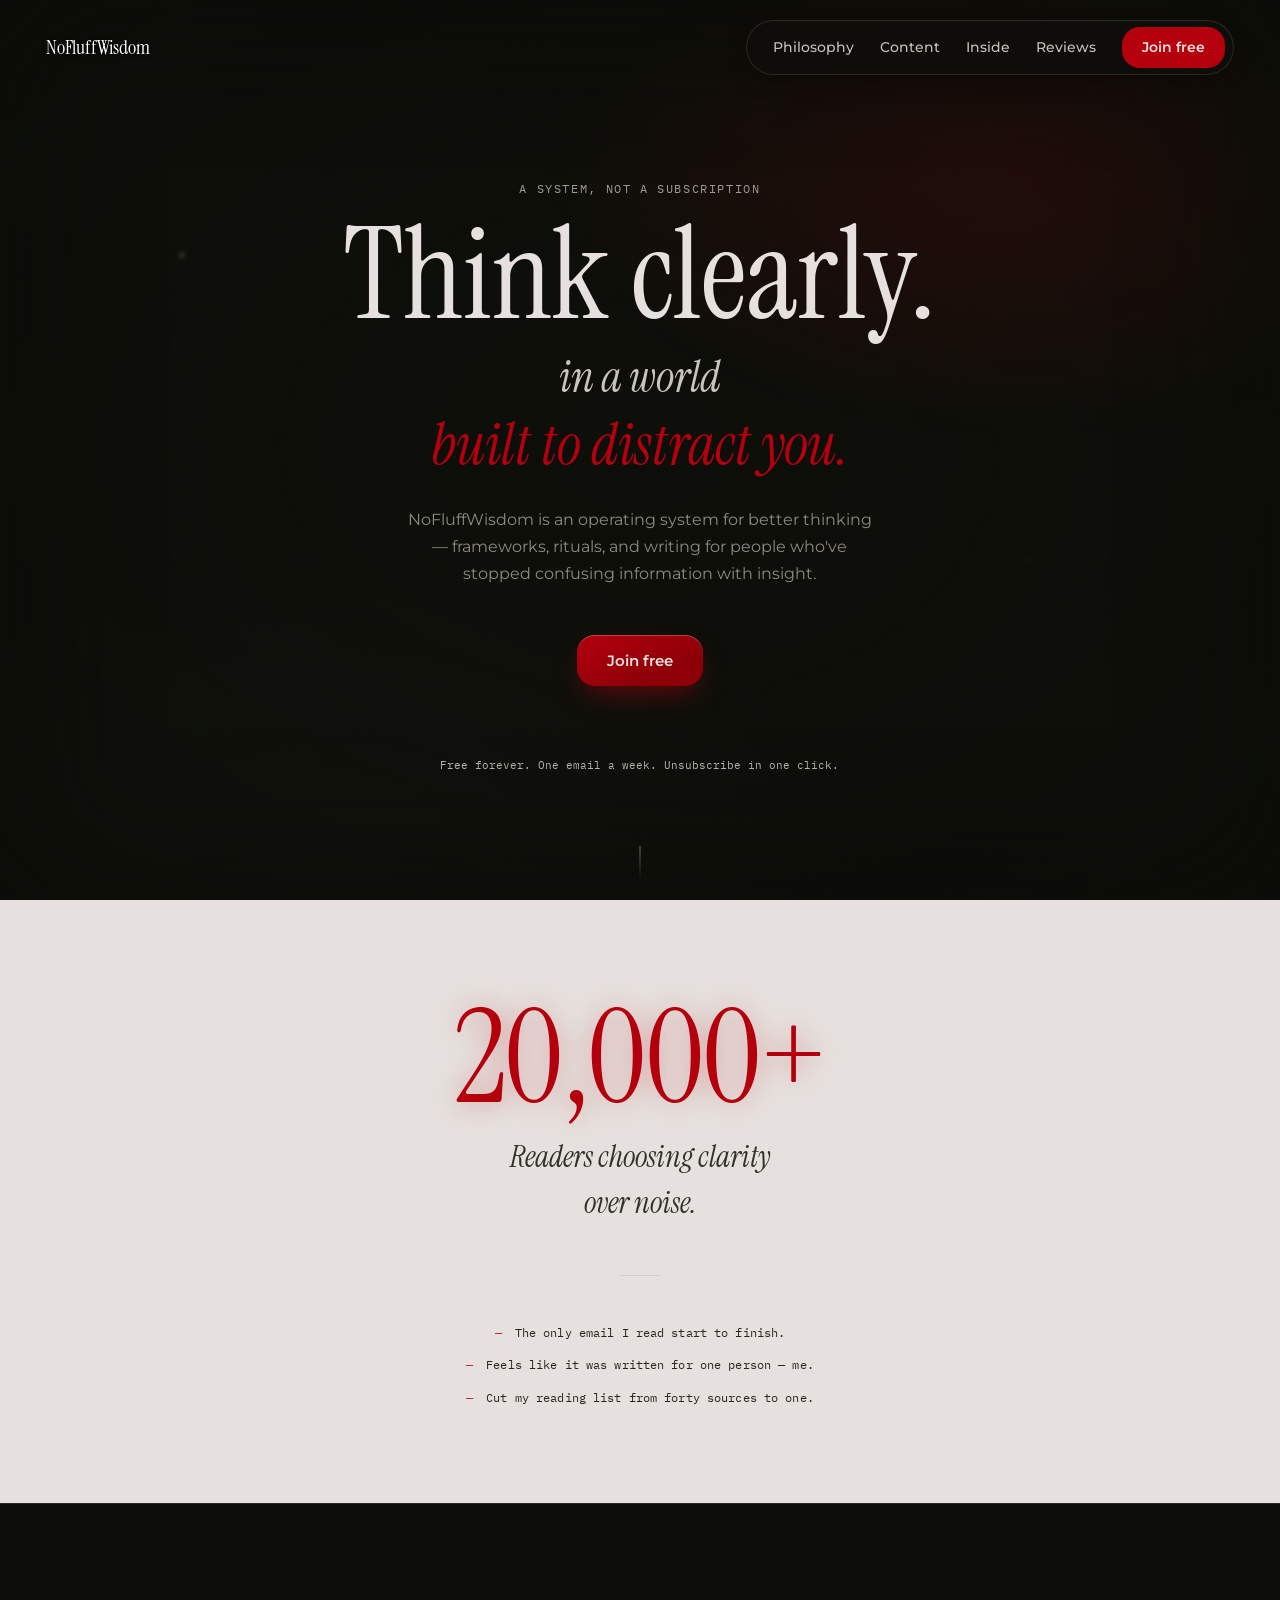
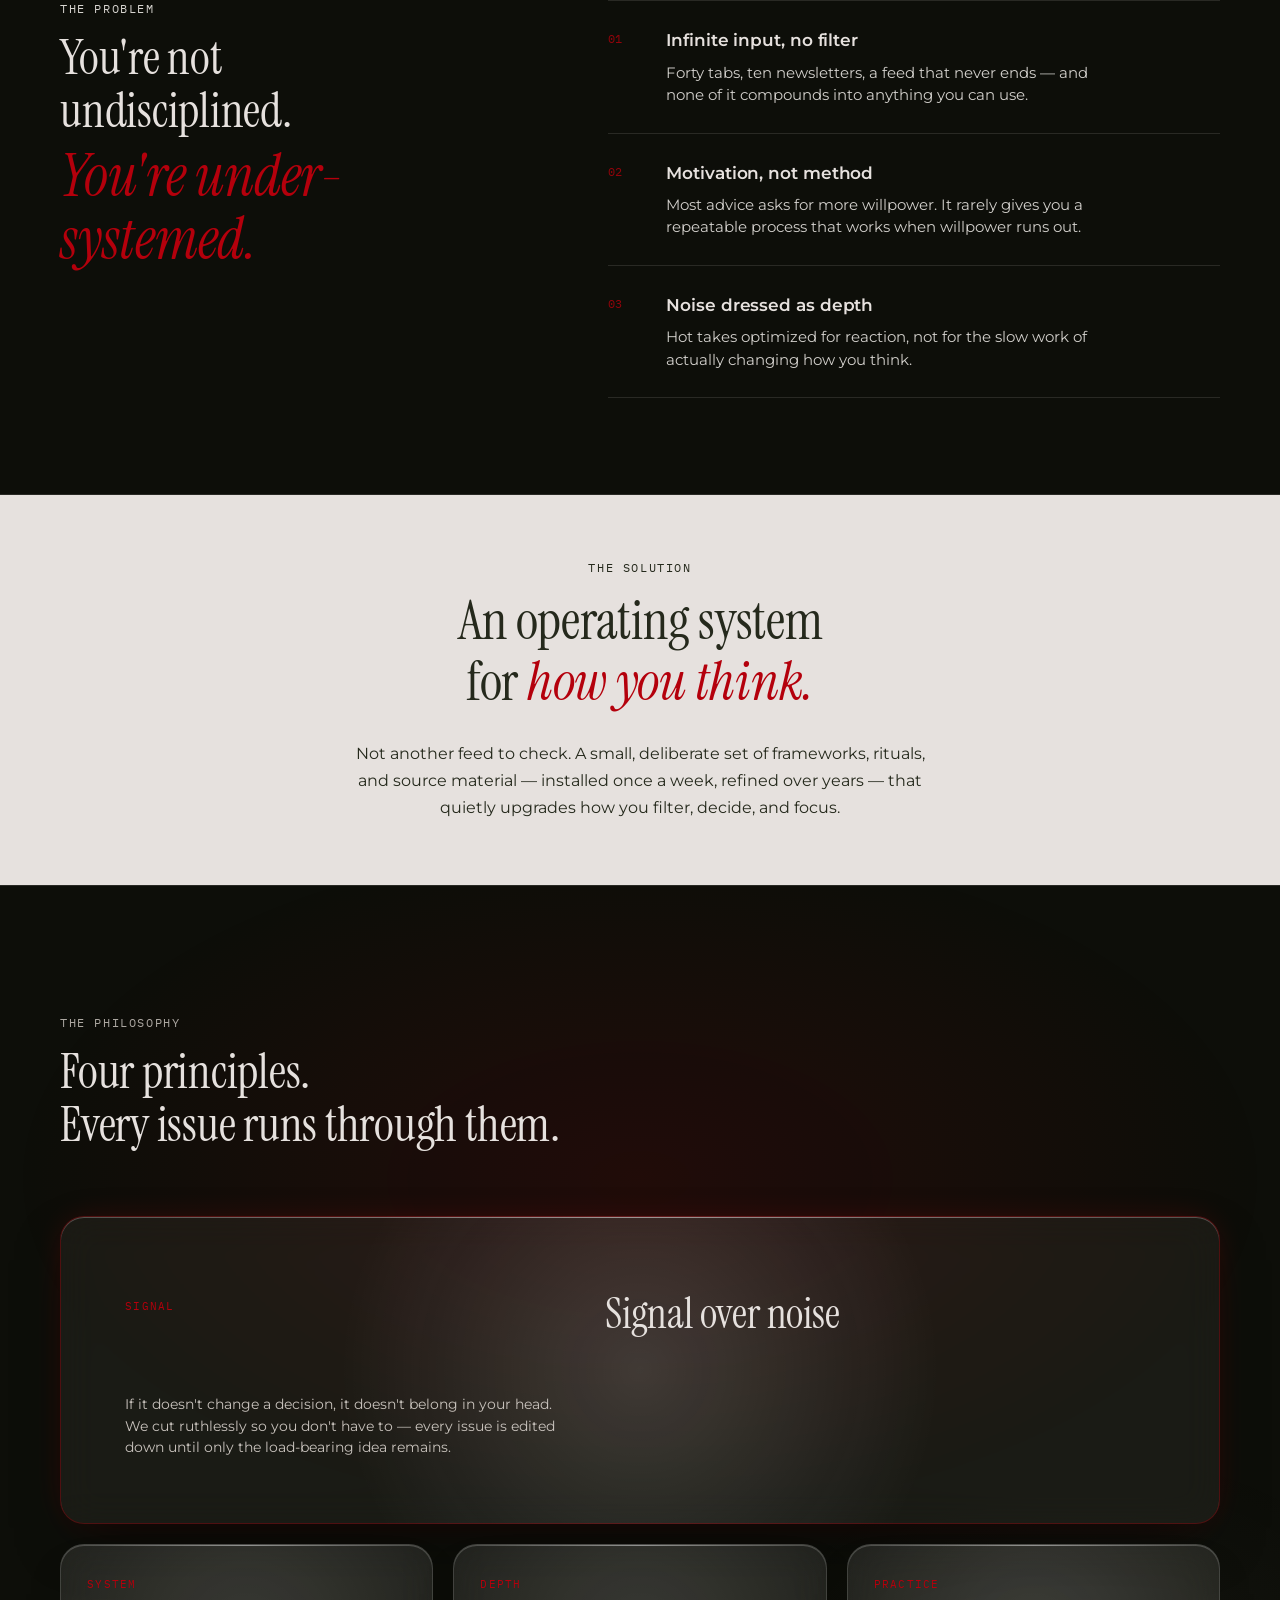
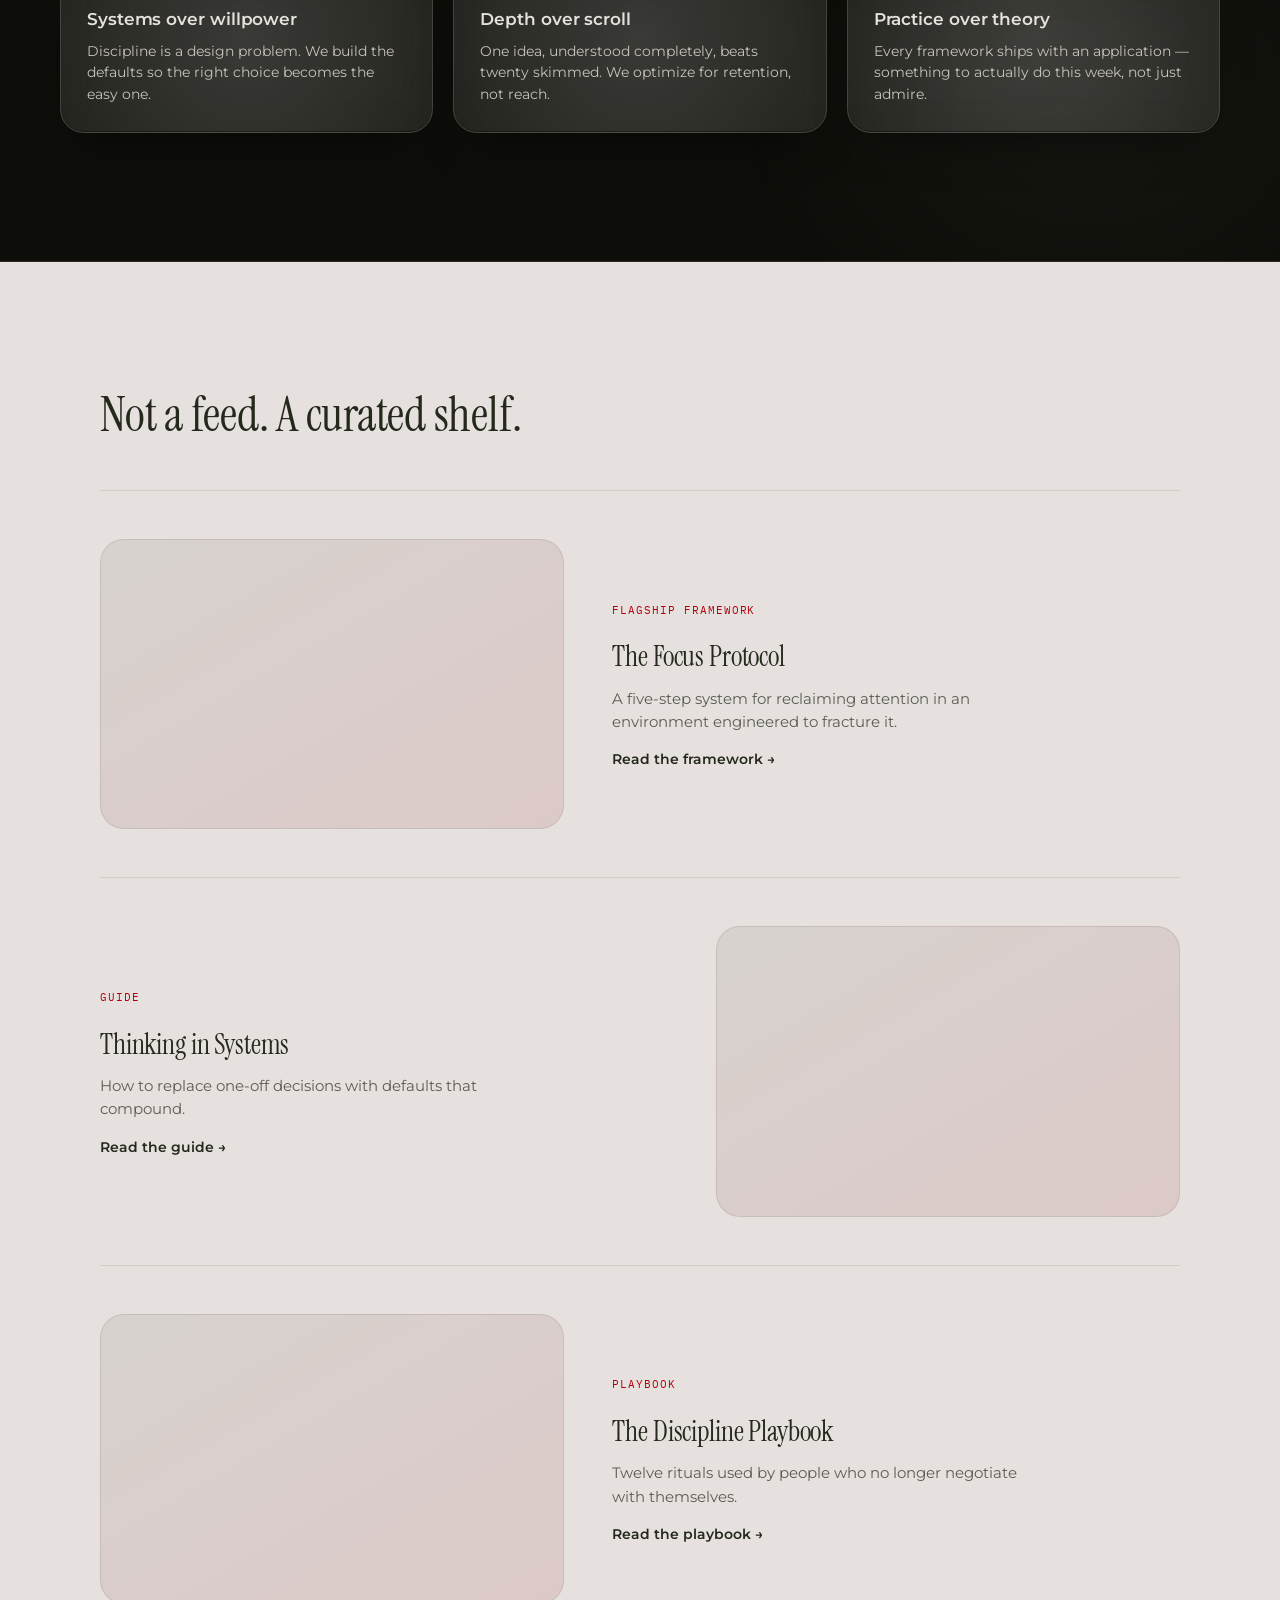
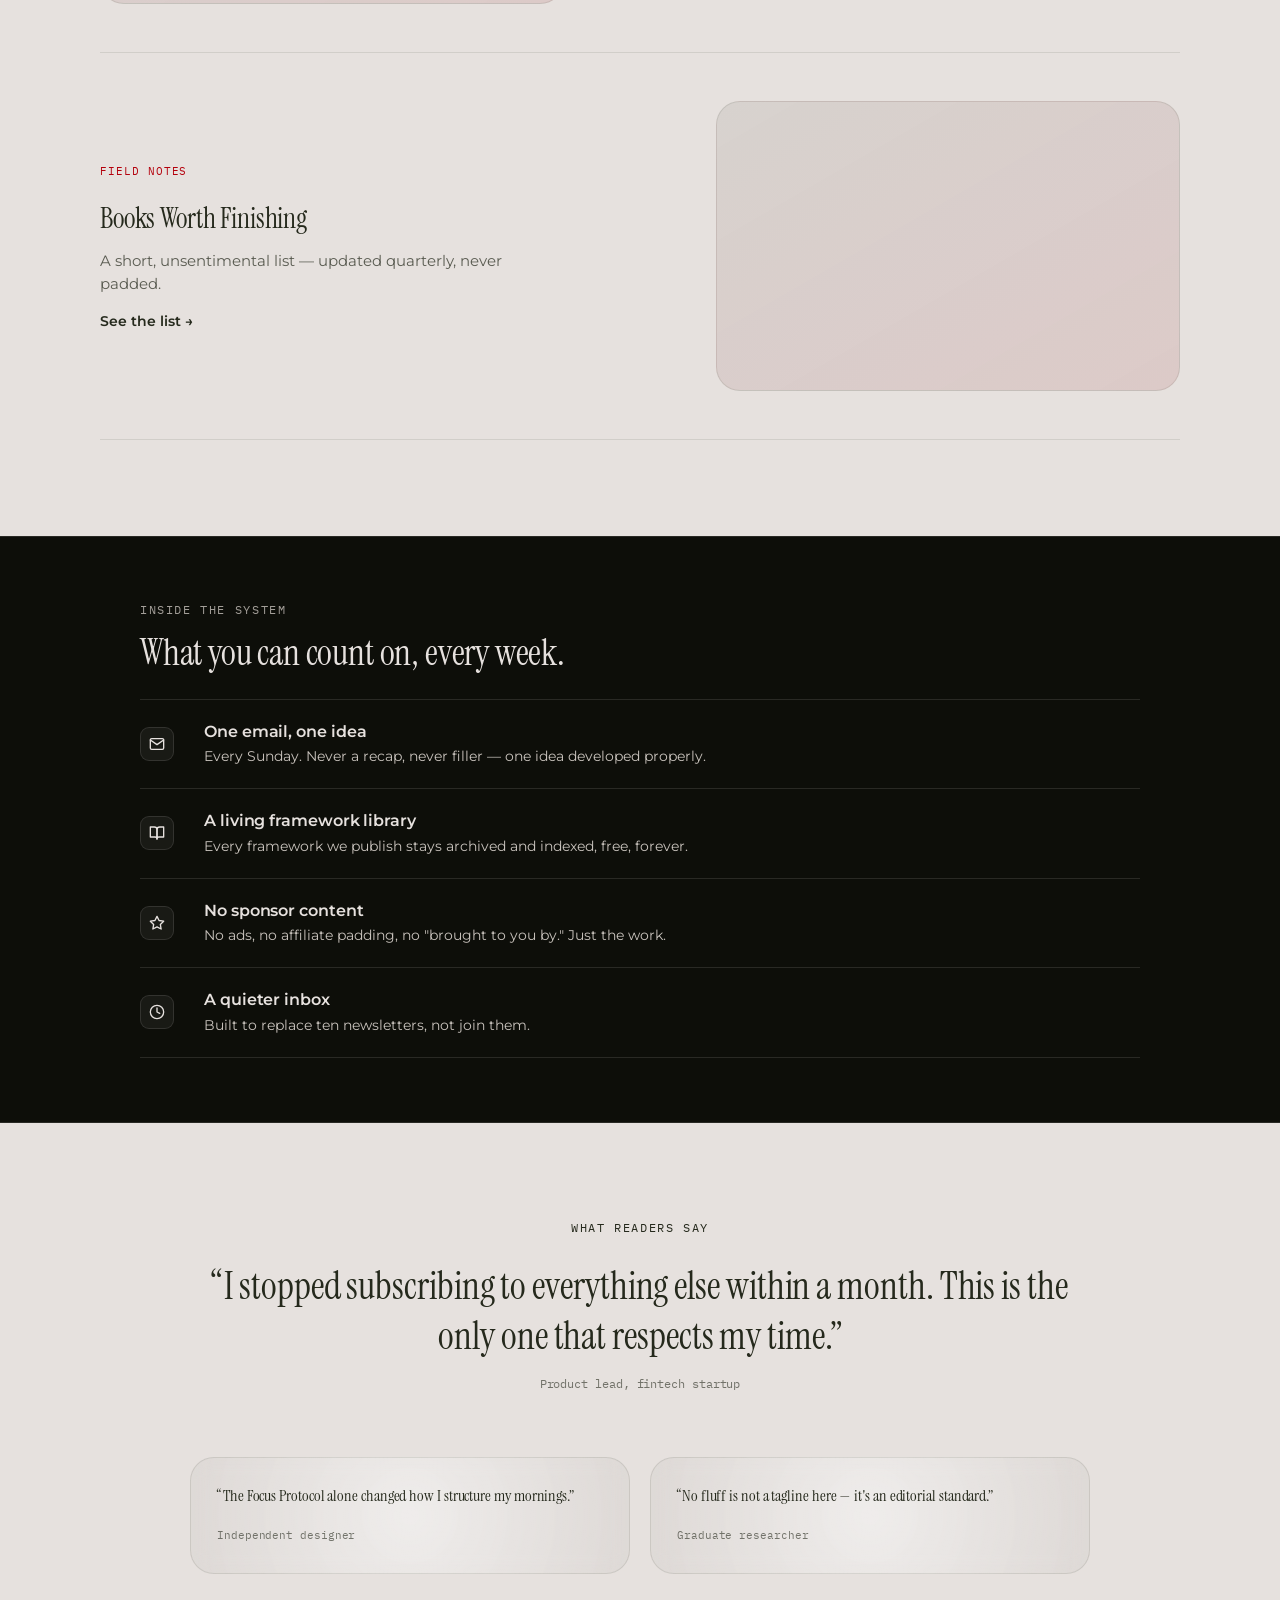
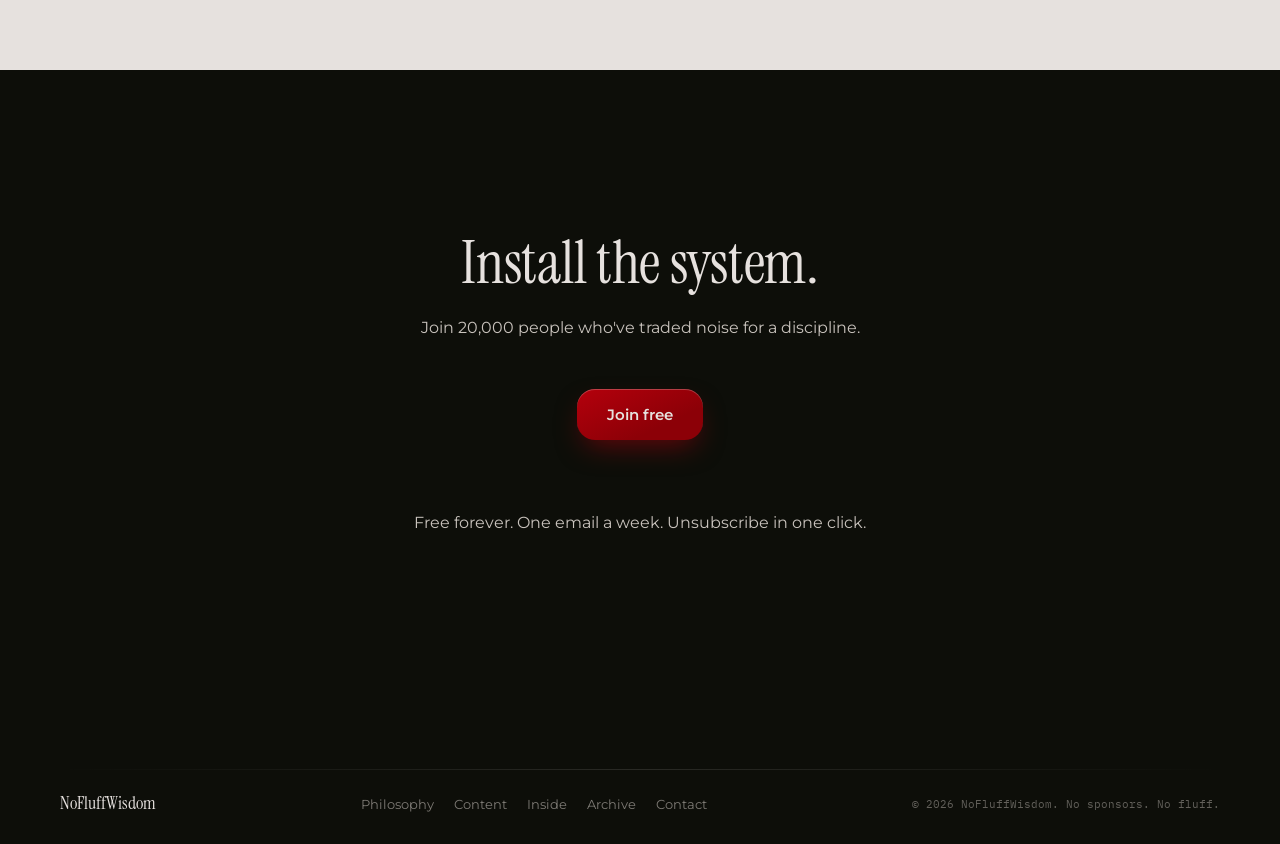
==== commit e24681a1: "Mobile-First Polish: cinematic staggered hero entrances, Apple Vision Pro glass highlights, animatio" ====
--- a/index.html
+++ b/index.html
@@ -68,18 +68,18 @@
   <!-- ============================================ -->
   <section class="hero">
     <div class="hero__inner">
-      <p class="eyebrow reveal">A system, not a subscription</p>
+      <p class="eyebrow reveal reveal--blur hero__line-1">A system, not a subscription</p>
       <h1 class="hero__headline">
-        <span class="hero__line hero__line--main reveal bounce-in">Think clearly.</span>
-        <span class="hero__line hero__line--sub reveal bounce-in">in a world<br><em class="hero__highlight">built to distract you.</em></span>
+        <span class="hero__line hero__line--main reveal reveal--blur hero__line-2">Think clearly.</span>
+        <span class="hero__line hero__line--sub reveal reveal--blur hero__line-3">in a world<br><em class="hero__highlight">built to distract you.</em></span>
       </h1>
-      <p class="hero__sub reveal">
+      <p class="hero__sub reveal reveal--blur hero__line-4">
         NoFluffWisdom is an operating system for better thinking — frameworks,
         rituals, and writing for people who've stopped confusing information
         with insight.
       </p>
 
-      <div class="hero__action reveal">
+      <div class="hero__action reveal reveal--blur hero__line-5">
         <button class="btn btn--primary btn--reveal" id="heroJoinBtn" type="button">
           <span>Join free</span>
         </button>
@@ -89,7 +89,7 @@
           <button type="submit" class="btn btn--primary">Confirm →</button>
         </form>
       </div>
-      <p class="hero__note reveal">Free forever. One email a week. Unsubscribe in one click.</p>
+      <p class="hero__note reveal reveal--blur hero__line-6">Free forever. One email a week. Unsubscribe in one click.</p>
     </div>
     <div class="hero__scroll-cue" aria-hidden="true"><span></span></div>
   </section>
@@ -99,12 +99,12 @@
   <!-- ============================================ -->
   <section class="proof" id="proof">
     <div class="proof__inner">
-      <div class="proof__statement reveal">
+      <div class="proof__statement reveal reveal--scale">
         <span class="proof__number" id="subscriberCount" data-target="20000">0</span>
         <p class="proof__caption">Readers choosing clarity<br>over noise.</p>
       </div>
       <div class="proof__divider" role="presentation"></div>
-      <ul class="proof__strip reveal" aria-label="Reader impressions">
+      <ul class="proof__strip reveal reveal--blur" aria-label="Reader impressions">
         <li>The only email I read start to finish.</li>
         <li>Feels like it was written for one person — me.</li>
         <li>Cut my reading list from forty sources to one.</li>
@@ -118,25 +118,25 @@
   <section class="problem">
     <div class="problem__inner">
       <div class="problem__col-left">
-        <p class="eyebrow reveal">The problem</p>
-        <h2 class="reveal bounce-in">You're not<br>undisciplined.<br><em class="problem__highlight">You're under-systemed.</em></h2>
+        <p class="eyebrow reveal reveal--blur">The problem</p>
+        <h2 class="reveal reveal--scale">You're not<br>undisciplined.<br><em class="problem__highlight">You're under-systemed.</em></h2>
       </div>
       <div class="problem__col-right">
-        <article class="problem__row reveal">
+        <article class="problem__row reveal reveal--blur">
           <span class="problem__mark">01</span>
           <div>
             <h3>Infinite input, no filter</h3>
             <p>Forty tabs, ten newsletters, a feed that never ends — and none of it compounds into anything you can use.</p>
           </div>
         </article>
-        <article class="problem__row reveal">
+        <article class="problem__row reveal reveal--blur">
           <span class="problem__mark">02</span>
           <div>
             <h3>Motivation, not method</h3>
             <p>Most advice asks for more willpower. It rarely gives you a repeatable process that works when willpower runs out.</p>
           </div>
         </article>
-        <article class="problem__row reveal">
+        <article class="problem__row reveal reveal--blur">
           <span class="problem__mark">03</span>
           <div>
             <h3>Noise dressed as depth</h3>
@@ -152,11 +152,11 @@
   <!-- ============================================ -->
   <section class="solution">
     <div class="solution__inner">
-      <p class="eyebrow reveal">The solution</p>
-      <blockquote class="solution__quote reveal bounce-in">
+      <p class="eyebrow reveal reveal--blur">The solution</p>
+      <blockquote class="solution__quote reveal reveal--scale">
         An operating system<br>for <em>how you think.</em>
       </blockquote>
-      <p class="solution__body reveal">
+      <p class="solution__body reveal reveal--blur">
         Not another feed to check. A small, deliberate set of frameworks,
         rituals, and source material — installed once a week, refined
         over years — that quietly upgrades how you filter, decide, and focus.
@@ -170,29 +170,29 @@
   <section class="pillars" id="pillars">
     <div class="pillars__ambient" aria-hidden="true"></div>
     <div class="pillars__inner">
-      <p class="eyebrow reveal">The philosophy</p>
-      <h2 class="reveal bounce-in">Four principles.<br>Every issue runs through them.</h2>
+      <p class="eyebrow reveal reveal--blur">The philosophy</p>
+      <h2 class="reveal reveal--scale">Four principles.<br>Every issue runs through them.</h2>
 
       <div class="pillars__bento">
-        <article class="pillar pillar--feature reveal" data-glass>
+        <article class="pillar pillar--feature reveal reveal--scale" data-glass>
           <span class="pillar__glyph">Signal</span>
           <h3>Signal over noise</h3>
           <p>If it doesn't change a decision, it doesn't belong in your head. We cut ruthlessly so you don't have to — every issue is edited down until only the load-bearing idea remains.</p>
         </article>
 
-        <article class="pillar reveal" data-glass>
+        <article class="pillar reveal reveal--scale" data-glass>
           <span class="pillar__glyph">System</span>
           <h3>Systems over willpower</h3>
           <p>Discipline is a design problem. We build the defaults so the right choice becomes the easy one.</p>
         </article>
 
-        <article class="pillar reveal" data-glass>
+        <article class="pillar reveal reveal--scale" data-glass>
           <span class="pillar__glyph">Depth</span>
           <h3>Depth over scroll</h3>
           <p>One idea, understood completely, beats twenty skimmed. We optimize for retention, not reach.</p>
         </article>
 
-        <article class="pillar reveal" data-glass>
+        <article class="pillar reveal reveal--scale" data-glass>
           <span class="pillar__glyph">Practice</span>
           <h3>Practice over theory</h3>
           <p>Every framework ships with an application — something to actually do this week, not just admire.</p>
@@ -206,11 +206,11 @@
   <!-- ============================================ -->
   <section class="content" id="content">
     <div class="content__inner">
-      <p class="eyebrow reveal">Featured</p>
-      <h2 class="reveal bounce-in">Not a feed. A curated shelf.</h2>
+      <p class="eyebrow reveal reveal--blur">Featured</p>
+      <h2 class="reveal reveal--scale">Not a feed. A curated shelf.</h2>
 
       <div class="content__list">
-        <article class="content-row reveal">
+        <article class="content-row reveal reveal--blur">
           <div class="content-row__media"><!-- FEATURE IMAGE --></div>
           <div class="content-row__body">
             <span class="content-row__tag">Flagship framework</span>
@@ -220,7 +220,7 @@
           </div>
         </article>
 
-        <article class="content-row content-row--reverse reveal">
+        <article class="content-row content-row--reverse reveal reveal--blur">
           <div class="content-row__media"><!-- FEATURE IMAGE --></div>
           <div class="content-row__body">
             <span class="content-row__tag">Guide</span>
@@ -230,7 +230,7 @@
           </div>
         </article>
 
-        <article class="content-row reveal">
+        <article class="content-row reveal reveal--blur">
           <div class="content-row__media"><!-- FEATURE IMAGE --></div>
           <div class="content-row__body">
             <span class="content-row__tag">Playbook</span>
@@ -240,7 +240,7 @@
           </div>
         </article>
 
-        <article class="content-row content-row--reverse reveal">
+        <article class="content-row content-row--reverse reveal reveal--blur">
           <div class="content-row__media"><!-- FEATURE IMAGE --></div>
           <div class="content-row__body">
             <span class="content-row__tag">Field notes</span>
@@ -258,33 +258,52 @@
   <!-- ============================================ -->
   <section class="experience" id="experience">
     <div class="experience__inner">
-      <p class="eyebrow reveal">Inside the system</p>
-      <h2 class="reveal bounce-in">What you can count on, every week.</h2>
+      <p class="eyebrow reveal reveal--blur">Inside the system</p>
+      <h2 class="reveal reveal--scale">What you can count on, every week.</h2>
 
       <div class="experience__list">
-        <article class="experience__row reveal">
-          <span class="experience__icon" aria-hidden="true"><!-- ICON --></span>
+        <article class="experience__row reveal reveal--blur">
+          <span class="experience__icon" aria-hidden="true">
+            <svg viewBox="0 0 24 24" fill="none" stroke="currentColor" stroke-width="2" stroke-linecap="round" stroke-linejoin="round" width="16" height="16">
+              <path d="M4 4h16c1.1 0 2 .9 2 2v12c0 1.1-.9 2-2 2H4c-1.1 0-2-.9-2-2V6c0-1.1.9-2 2-2z"></path>
+              <polyline points="22,6 12,13 2,6"></polyline>
+            </svg>
+          </span>
           <div class="experience__text">
             <h3>One email, one idea</h3>
             <p>Every Sunday. Never a recap, never filler — one idea developed properly.</p>
           </div>
         </article>
-        <article class="experience__row reveal">
-          <span class="experience__icon" aria-hidden="true"><!-- ICON --></span>
+        <article class="experience__row reveal reveal--blur">
+          <span class="experience__icon" aria-hidden="true">
+            <svg viewBox="0 0 24 24" fill="none" stroke="currentColor" stroke-width="2" stroke-linecap="round" stroke-linejoin="round" width="16" height="16">
+              <path d="M2 3h6a4 4 0 0 1 4 4v14a3 3 0 0 0-3-3H2z"></path>
+              <path d="M22 3h-6a4 4 0 0 0-4 4v14a3 3 0 0 1 3-3h7z"></path>
+            </svg>
+          </span>
           <div class="experience__text">
             <h3>A living framework library</h3>
             <p>Every framework we publish stays archived and indexed, free, forever.</p>
           </div>
         </article>
-        <article class="experience__row reveal">
-          <span class="experience__icon" aria-hidden="true"><!-- ICON --></span>
+        <article class="experience__row reveal reveal--blur">
+          <span class="experience__icon" aria-hidden="true">
+            <svg viewBox="0 0 24 24" fill="none" stroke="currentColor" stroke-width="2" stroke-linecap="round" stroke-linejoin="round" width="16" height="16">
+              <polygon points="12 2 15.09 8.26 22 9.27 17 14.14 18.18 21.02 12 17.77 5.82 21.02 7 14.14 2 9.27 8.91 8.26 12 2"></polygon>
+            </svg>
+          </span>
           <div class="experience__text">
             <h3>No sponsor content</h3>
             <p>No ads, no affiliate padding, no "brought to you by." Just the work.</p>
           </div>
         </article>
-        <article class="experience__row reveal">
-          <span class="experience__icon" aria-hidden="true"><!-- ICON --></span>
+        <article class="experience__row reveal reveal--blur">
+          <span class="experience__icon" aria-hidden="true">
+            <svg viewBox="0 0 24 24" fill="none" stroke="currentColor" stroke-width="2" stroke-linecap="round" stroke-linejoin="round" width="16" height="16">
+              <circle cx="12" cy="12" r="10"></circle>
+              <polyline points="12 6 12 12 16 14"></polyline>
+            </svg>
+          </span>
           <div class="experience__text">
             <h3>A quieter inbox</h3>
             <p>Built to replace ten newsletters, not join them.</p>
@@ -299,19 +318,19 @@
   <!-- ============================================ -->
   <section class="testimonials">
     <div class="testimonials__inner">
-      <p class="eyebrow reveal">What readers say</p>
-      <blockquote class="testimonial--featured reveal bounce-in">
+      <p class="eyebrow reveal reveal--blur">What readers say</p>
+      <blockquote class="testimonial--featured reveal reveal--scale">
         <p>&ldquo;I stopped subscribing to everything else within a month.
         This is the only one that respects my time.&rdquo;</p>
         <cite>Product lead, fintech startup</cite>
       </blockquote>
 
       <div class="testimonials__support">
-        <blockquote class="testimonial reveal" data-glass>
+        <blockquote class="testimonial reveal reveal--scale" data-glass>
           <p>&ldquo;The Focus Protocol alone changed how I structure my mornings.&rdquo;</p>
           <cite>Independent designer</cite>
         </blockquote>
-        <blockquote class="testimonial reveal" data-glass>
+        <blockquote class="testimonial reveal reveal--scale" data-glass>
           <p>&ldquo;No fluff is not a tagline here — it's an editorial standard.&rdquo;</p>
           <cite>Graduate researcher</cite>
         </blockquote>
@@ -325,10 +344,10 @@
   <section class="final-cta" id="join">
     <div class="final-cta__bg" aria-hidden="true"></div>
     <div class="final-cta__inner">
-      <h2 class="reveal bounce-in">Install the system.</h2>
-      <p class="reveal">Join 20,000 people who've traded noise for a discipline.</p>
-
-      <div class="hero__action reveal">
+      <h2 class="reveal reveal--scale">Install the system.</h2>
+      <p class="reveal reveal--blur">Join 20,000 people who've traded noise for a discipline.</p>
+
+      <div class="hero__action reveal reveal--blur">
         <button class="btn btn--primary btn--reveal" id="finalJoinBtn" type="button">
           <span>Join free</span>
         </button>
@@ -338,7 +357,7 @@
           <button type="submit" class="btn btn--primary">Confirm →</button>
         </form>
       </div>
-      <p class="final-cta__note reveal">Free forever. One email a week. Unsubscribe in one click.</p>
+      <p class="final-cta__note reveal reveal--blur">Free forever. One email a week. Unsubscribe in one click.</p>
     </div>
   </section>
 
--- a/styles.css
+++ b/styles.css
@@ -129,16 +129,33 @@
 .reveal {
   opacity: 0;
   transform: translateY(18px);
-  transition: opacity 0.9s var(--ease-soft), transform 0.9s var(--ease-soft);
-}
-.reveal.is-visible { opacity: 1; transform: translateY(0); }
-
-/* Bouncy entrance — used on headline/heading text */
-.bounce-in.reveal {
-  transform: translateY(26px) scale(0.95);
-  transition: opacity 0.8s var(--ease-soft), transform 0.9s var(--ease-bounce);
-}
-.bounce-in.reveal.is-visible { transform: translateY(0) scale(1); }
+  transition: opacity 0.85s var(--ease-soft), transform 0.85s var(--ease-soft), filter 0.85s var(--ease-soft);
+}
+.reveal.is-visible { opacity: 1; transform: translateY(0); filter: blur(0); }
+
+/* Animation Variety Types */
+.reveal--blur {
+  opacity: 0;
+  filter: blur(8px);
+  transform: translateY(16px) scale(0.97);
+  transition: opacity 0.9s var(--ease-soft), filter 0.9s var(--ease-soft), transform 0.9s var(--ease-soft);
+}
+.reveal--blur.is-visible { opacity: 1; filter: blur(0); transform: translateY(0) scale(1); }
+
+.reveal--scale {
+  opacity: 0;
+  transform: scale(0.93) translateY(18px);
+  transition: opacity 0.85s var(--ease-soft), transform 0.9s var(--ease-bounce);
+}
+.reveal--scale.is-visible { opacity: 1; transform: scale(1) translateY(0); }
+
+/* Hero staggered line delays for cinematic entrance */
+.hero__line-1 { transition-delay: 0.05s !important; }
+.hero__line-2 { transition-delay: 0.20s !important; }
+.hero__line-3 { transition-delay: 0.35s !important; }
+.hero__line-4 { transition-delay: 0.50s !important; }
+.hero__line-5 { transition-delay: 0.65s !important; }
+.hero__line-6 { transition-delay: 0.80s !important; }
 
 /* ------------------------------------------------------------
    Buttons — premium glass + bouncy lift + light sweep
@@ -160,7 +177,7 @@
 .btn--primary {
   background: linear-gradient(155deg, var(--red-bright), var(--red) 70%);
   color: var(--on-dark);
-  box-shadow: 0 1px 0 rgba(255,255,255,0.12) inset, 0 14px 30px -14px rgba(140,0,7,0.55);
+  box-shadow: inset 0 1px 0 rgba(255,255,255,0.24), 0 12px 28px -8px rgba(180,0,12,0.55);
 }
 .btn--primary::before {
   content: "";
@@ -172,9 +189,13 @@
 }
 .btn--primary:hover {
   transform: translateY(-3px) scale(1.02);
-  box-shadow: 0 1px 0 rgba(255,255,255,0.16) inset, 0 18px 34px -14px rgba(140,0,7,0.65);
-}
-.btn--primary:active { transform: translateY(-1px) scale(0.99); }
+  box-shadow: inset 0 1px 0 rgba(255,255,255,0.32), 0 18px 36px -10px rgba(180,0,12,0.65);
+}
+.btn--primary:active {
+  transform: scale(0.97);
+  box-shadow: inset 0 1px 0 rgba(255,255,255,0.15), 0 6px 16px -4px rgba(180,0,12,0.5);
+  transition: transform 0.1s var(--ease-soft);
+}
 .btn--primary:hover::before { left: 130%; }
 .btn--primary:disabled { opacity: 0.7; cursor: default; transform: none; }
 
@@ -483,17 +504,19 @@
 .proof__number {
   display: block;
   font-family: var(--font-display);
-  font-size: clamp(54px, 18vw, 120px);
-  line-height: 1;
+  font-size: clamp(64px, 20vw, 130px);
+  line-height: 0.95;
   color: var(--red-bright);
+  text-shadow: 0 0 28px rgba(180, 0, 12, 0.4);
+  letter-spacing: -0.02em;
 }
 .proof__caption {
   font-family: var(--font-display);
   font-style: italic;
-  font-size: clamp(18px, 5vw, 28px);
+  font-size: clamp(20px, 5.5vw, 30px);
   margin-top: var(--sp-2);
   color: var(--ink);
-  opacity: 0.85;
+  opacity: 0.95;
 }
 .proof__divider { width: 40px; height: 1px; background: var(--glass-paper-border); margin: 0 auto var(--sp-5); }
 .proof__strip {
@@ -577,10 +600,12 @@
 }
 .pillars__ambient {
   position: absolute; inset: 0; z-index: 0;
-  background: none;
+  background:
+    radial-gradient(ellipse 70% 50% at 50% 30%, rgba(180, 0, 12, 0.12), transparent 70%),
+    radial-gradient(ellipse 40% 40% at 85% 85%, rgba(230, 225, 222, 0.04), transparent 70%);
 }
 .pillars__inner { position: relative; z-index: 1; max-width: 1160px; margin: 0 auto; }
-.pillars .eyebrow { color: var(--on-dark-dim); opacity: 0.8; }
+.pillars .eyebrow { color: var(--on-dark-dim); opacity: 0.85; }
 
 .pillars__bento {
   display: grid;
@@ -593,32 +618,44 @@
   --mx: 50%; --my: 50%;
   position: relative;
   background:
-    radial-gradient(420px circle at var(--mx) var(--my), rgba(255,255,255,0.10), transparent 55%),
-    var(--glass-dark);
-  border: 1px solid var(--glass-dark-border);
+    radial-gradient(500px circle at var(--mx) var(--my), rgba(255,255,255,0.14), transparent 60%),
+    rgba(230, 225, 222, 0.06);
+  border: 1px solid rgba(255, 255, 255, 0.14);
   border-radius: var(--radius-lg);
   padding: var(--sp-4);
-  backdrop-filter: blur(14px); -webkit-backdrop-filter: blur(14px);
+  backdrop-filter: blur(18px); -webkit-backdrop-filter: blur(18px);
   box-shadow:
-    inset 0 1px 0 rgba(255,255,255,0.08),
-    0 24px 50px -28px rgba(0,0,0,0.55);
+    inset 0 1px 0 rgba(255,255,255,0.2),
+    inset 0 -1px 0 rgba(0,0,0,0.35),
+    0 24px 50px -26px rgba(0,0,0,0.65);
   transition: transform 0.5s var(--ease-bounce), border-color 0.5s var(--ease), box-shadow 0.5s var(--ease-soft);
 }
 .pillar::before {
   content: "";
   position: absolute; top: 0; left: var(--sp-4); right: var(--sp-4); height: 1px;
-  background: linear-gradient(90deg, transparent, rgba(255,255,255,0.35), transparent);
-  opacity: 0.6;
+  background: linear-gradient(90deg, transparent, rgba(255,255,255,0.45), transparent);
+  opacity: 0.75;
 }
 .pillar:hover {
   transform: translateY(-6px);
-  border-color: rgba(180,0,12,0.35);
+  border-color: rgba(180,0,12,0.45);
   box-shadow:
-    inset 0 1px 0 rgba(255,255,255,0.12),
-    0 34px 60px -26px rgba(0,0,0,0.6),
-    0 0 40px -12px var(--red-glow);
-}
-.pillar--feature { padding: var(--sp-5); }
+    inset 0 1px 0 rgba(255,255,255,0.3),
+    0 34px 60px -24px rgba(0,0,0,0.7),
+    0 0 45px -10px var(--red-glow);
+}
+.pillar:active {
+  transform: scale(0.98);
+  transition: transform 0.1s var(--ease-soft);
+}
+.pillar--feature {
+  padding: var(--sp-5);
+  border: 1px solid rgba(180, 0, 12, 0.35);
+  box-shadow:
+    inset 0 1px 0 rgba(255,255,255,0.25),
+    0 24px 60px -20px rgba(0,0,0,0.7),
+    0 0 35px -10px var(--red-glow);
+}
 .pillar--feature h3 { font-family: var(--font-display); font-weight: 400; font-size: clamp(26px, 7vw, 42px); margin-bottom: var(--sp-1); }
 .pillar--feature p { font-size: 15px; }
 .pillar__glyph {
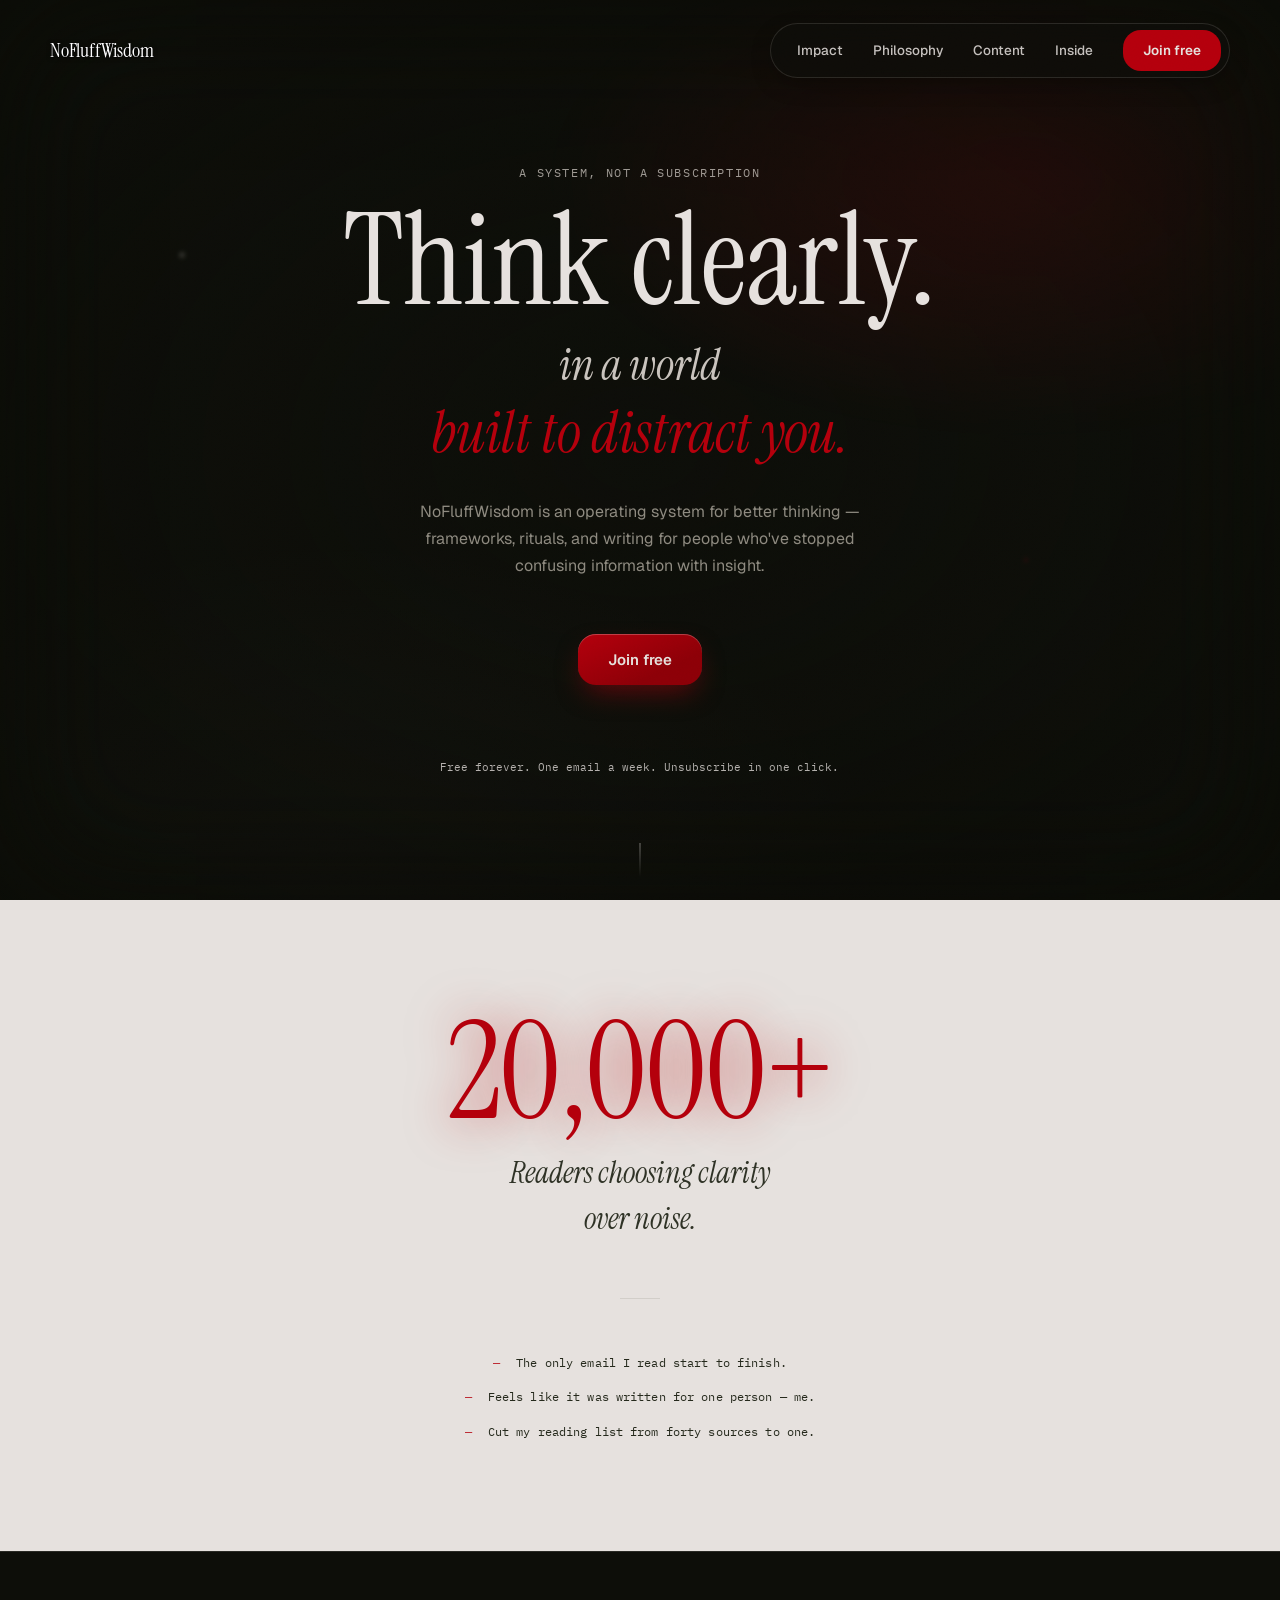
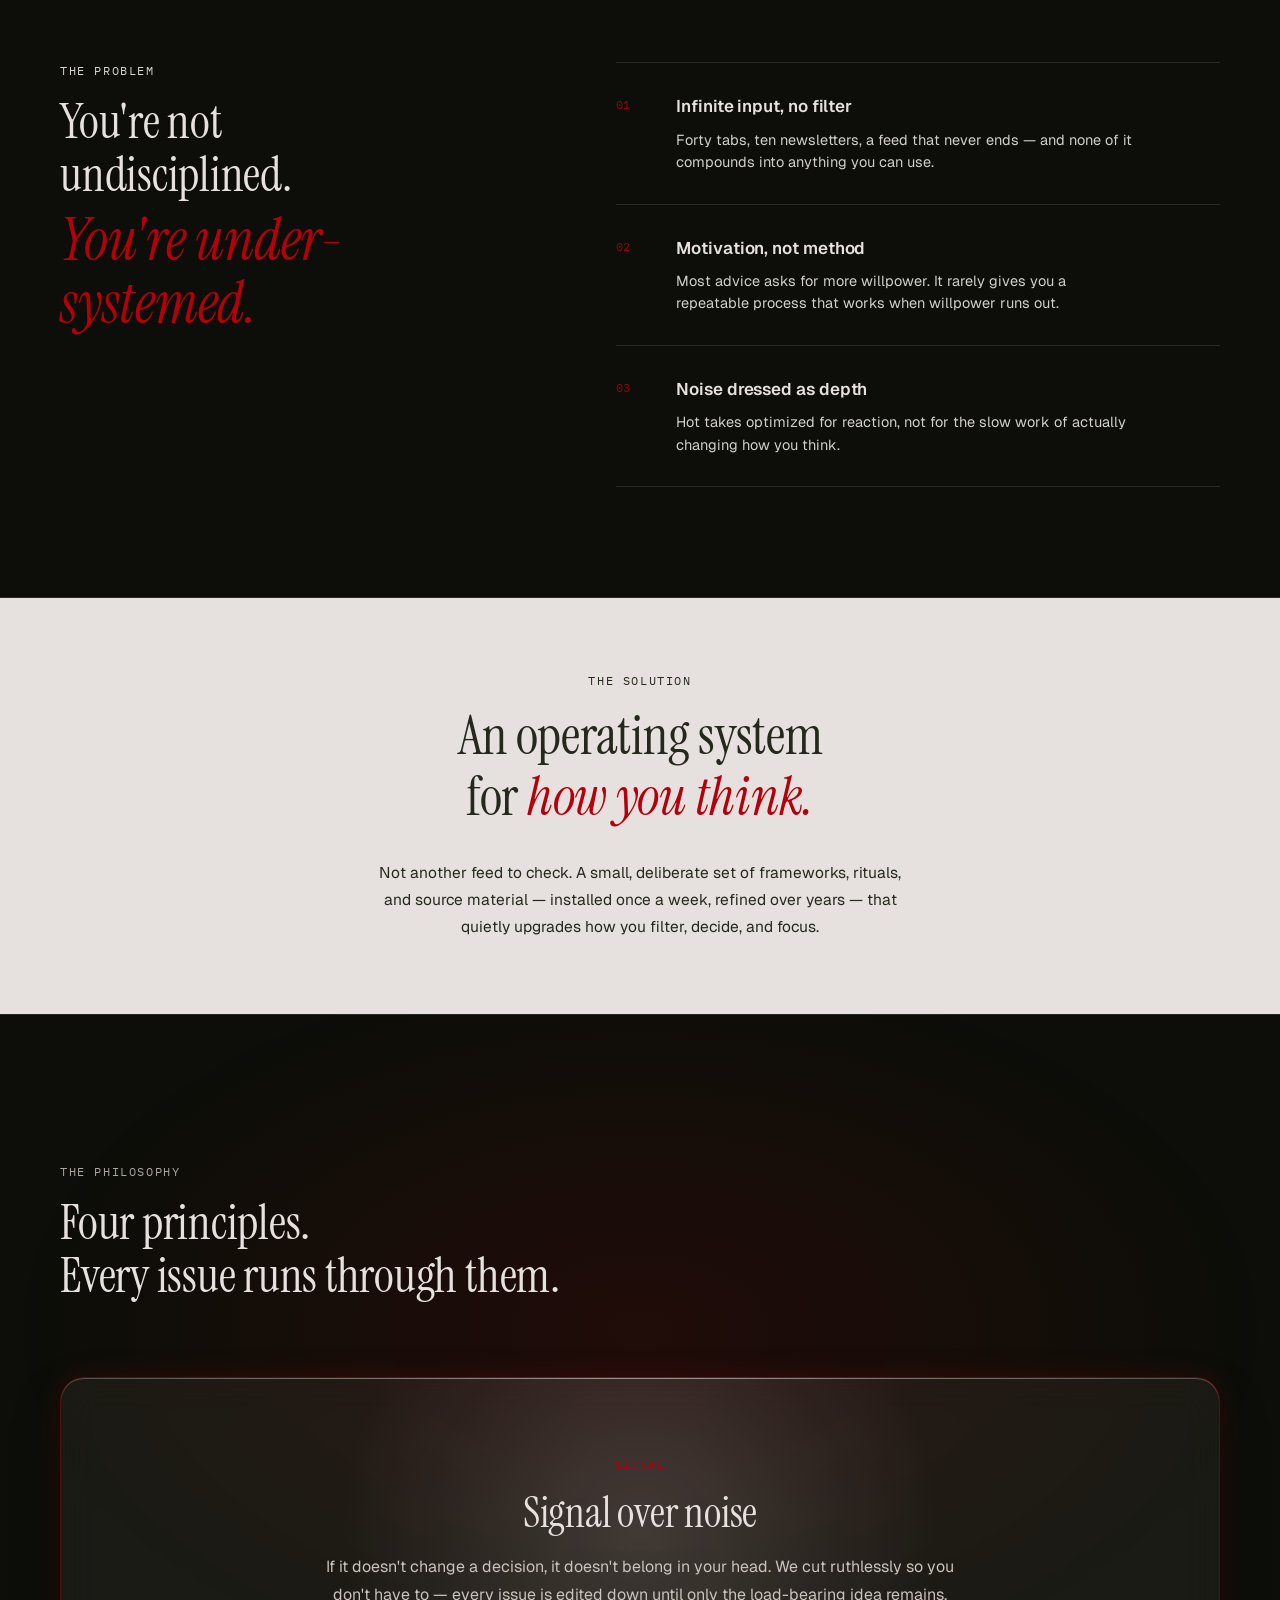
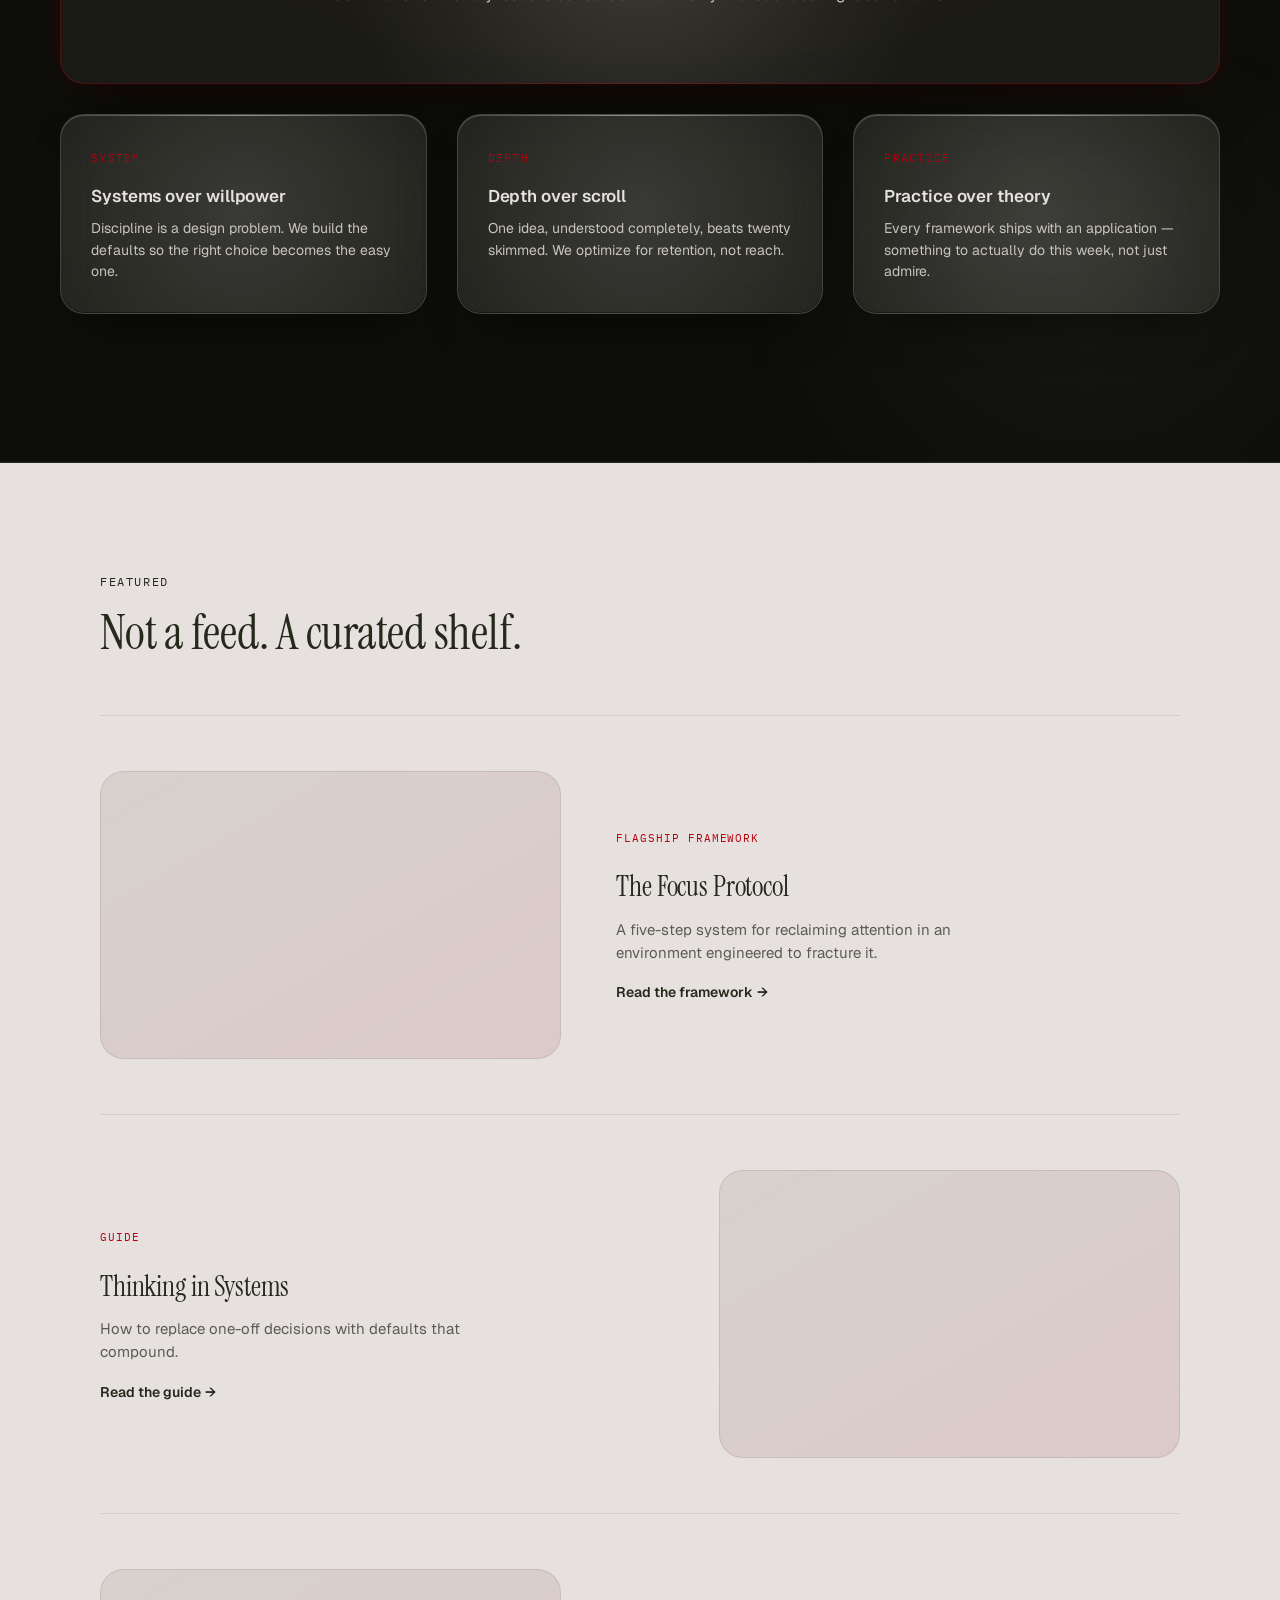
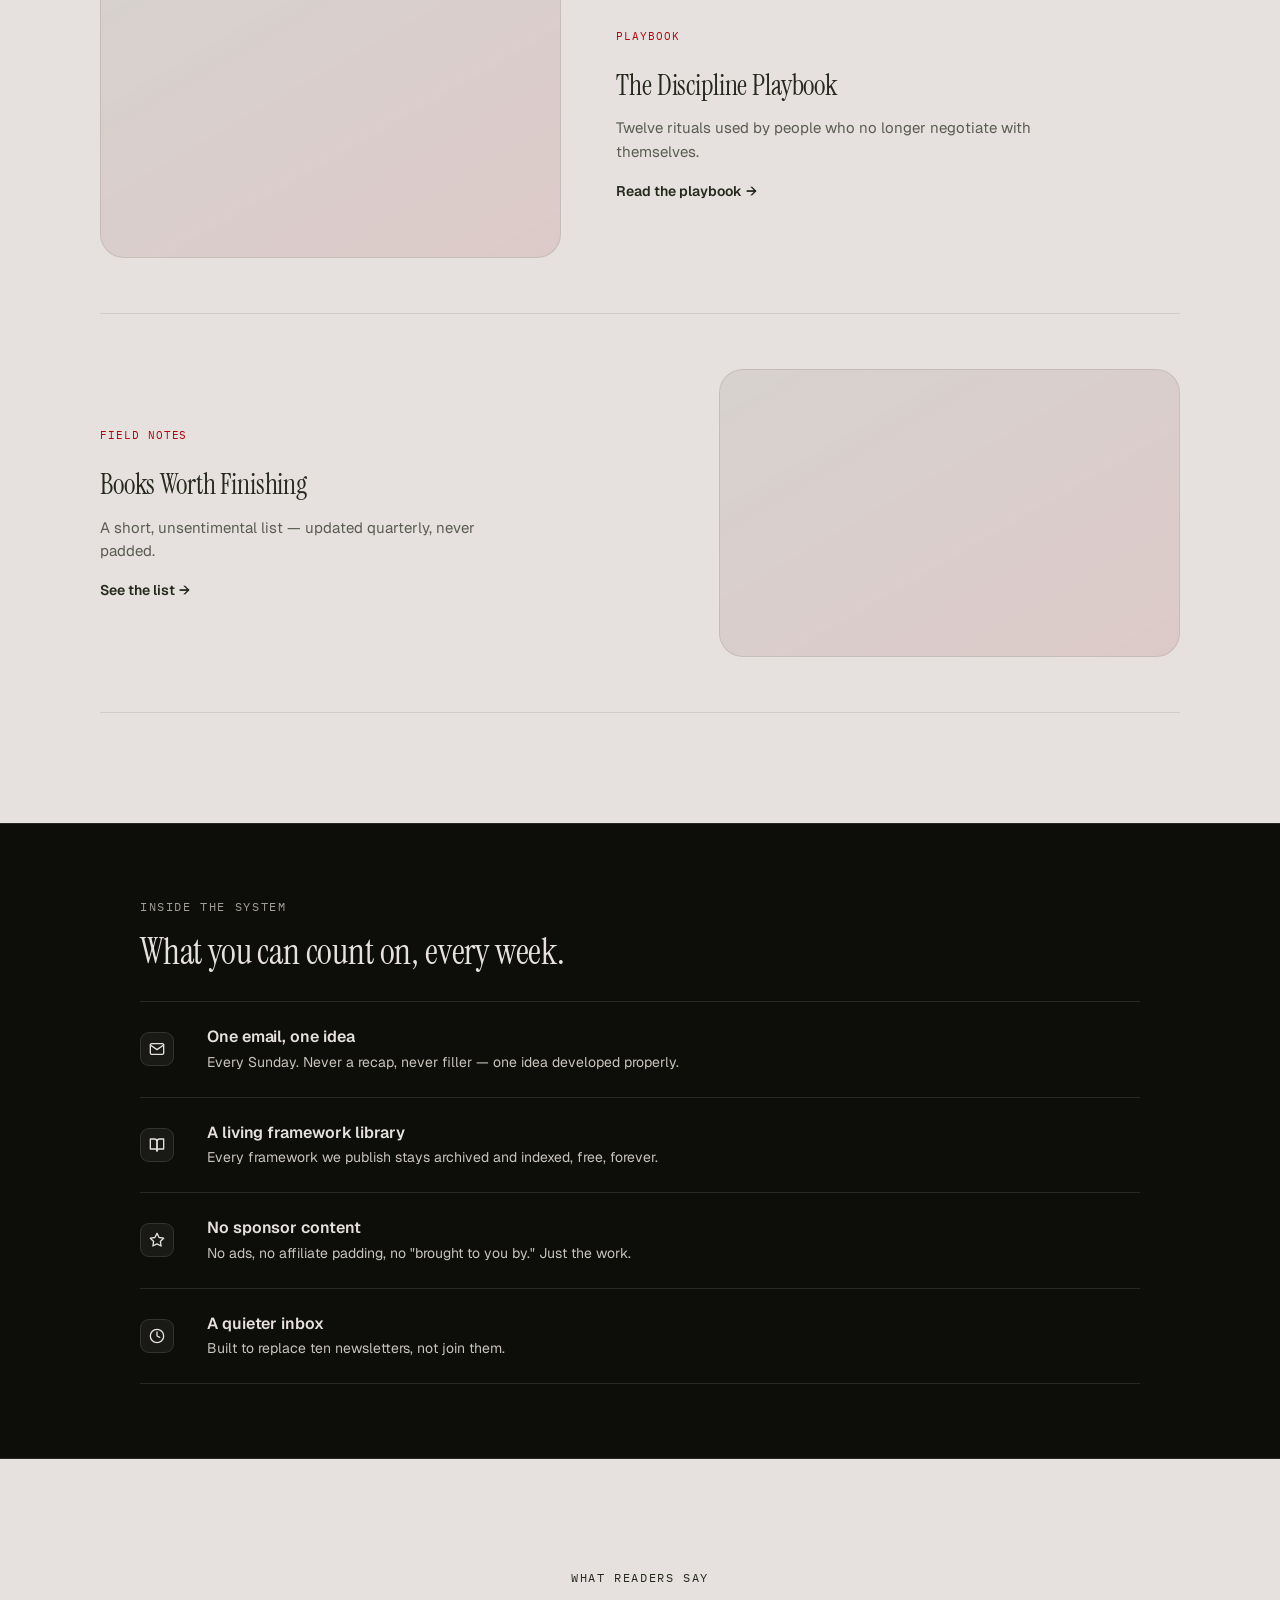
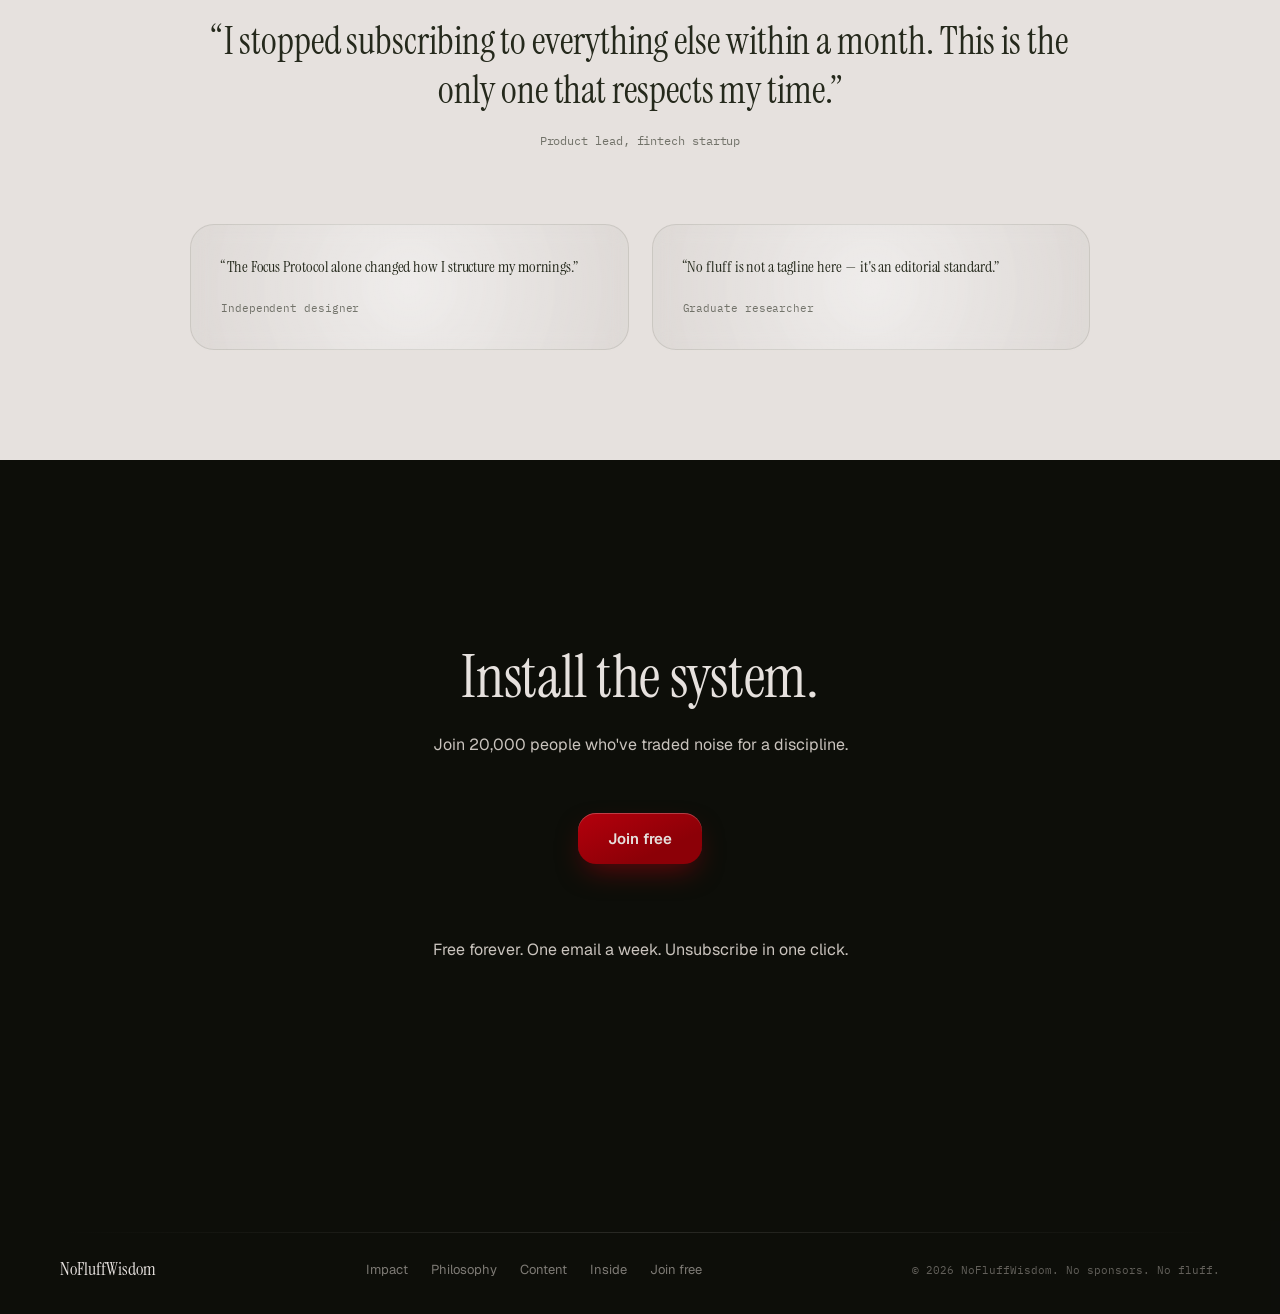
==== commit b9c3cf7a: "finished lp without all assets" ====
--- a/index.html
+++ b/index.html
@@ -8,10 +8,14 @@
 
 <link rel="preconnect" href="https://fonts.googleapis.com">
 <link rel="preconnect" href="https://fonts.gstatic.com" crossorigin>
-<link href="https://fonts.googleapis.com/css2?family=Instrument+Serif:ital@0;1&family=Montserrat:wght@400;500;600;700;800&family=IBM+Plex+Mono:wght@400;500&display=swap" rel="stylesheet">
+<link href="https://fonts.googleapis.com/css2?family=Geist:wght@300;400;500;600;700&family=Instrument+Serif:ital@0;1&family=IBM+Plex+Mono:wght@400;500&display=swap" rel="stylesheet">
 
 <link rel="stylesheet" href="styles.css">
 
+<script>
+if ('scrollRestoration' in history) { history.scrollRestoration = 'manual'; }
+window.scrollTo(0, 0);
+</script>
 </head>
 <body class="is-loading">
 
@@ -45,10 +49,10 @@
   <div class="nav__inner">
     <a href="#top" class="nav__mark">NoFluffWisdom</a>
     <nav class="nav__links" aria-label="Primary">
+      <a href="#proof">Impact</a>
       <a href="#pillars">Philosophy</a>
       <a href="#content">Content</a>
       <a href="#experience">Inside</a>
-      <a href="#proof">Reviews</a>
       <a href="#join" class="nav__cta">Join free</a>
     </nav>
       <button class="nav__toggle" id="navToggle" aria-label="Open menu" aria-expanded="false">
@@ -371,11 +375,11 @@
   <div class="footer__inner">
     <span class="footer__mark">NoFluffWisdom</span>
     <nav class="footer__links" aria-label="Footer">
+      <a href="#proof">Impact</a>
       <a href="#pillars">Philosophy</a>
       <a href="#content">Content</a>
       <a href="#experience">Inside</a>
-      <a href="#">Archive</a>
-      <a href="#">Contact</a>
+      <a href="#join">Join free</a>
     </nav>
     <p class="footer__copy">© 2026 NoFluffWisdom. No sponsors. No fluff.</p>
   </div>
--- a/styles.css
+++ b/styles.css
@@ -43,13 +43,13 @@
 
   /* type */
   --font-display: 'Instrument Serif', Georgia, serif;
-  --font-body: 'Montserrat', -apple-system, sans-serif;
+  --font-body: 'Geist', -apple-system, sans-serif;
   --font-mono: 'IBM Plex Mono', ui-monospace, monospace;
 
-  /* 8pt spacing scale — mobile-tuned defaults, scaled up in media queries */
-  --sp-1: 8px;   --sp-2: 14px;  --sp-3: 20px;  --sp-4: 26px;
-  --sp-5: 36px;  --sp-6: 48px;  --sp-7: 64px;  --sp-8: 88px;
-  --sp-9: 120px;
+  /* 8pt spacing scale (+15% section whitespace) */
+  --sp-1: 9px;   --sp-2: 16px;  --sp-3: 23px;  --sp-4: 30px;
+  --sp-5: 42px;  --sp-6: 56px;  --sp-7: 74px;  --sp-8: 102px;
+  --sp-9: 138px;
 
   --radius-lg: 24px;
   --radius-md: 18px;
@@ -242,9 +242,15 @@
   backdrop-filter: none; -webkit-backdrop-filter: none;
   border-bottom: none;
   color: var(--on-dark);
-  transition: transform 0.5s var(--ease-soft), background 0.4s var(--ease), color 0.4s var(--ease);
-}
-.nav.nav--hidden { transform: translateY(-110%); }
+  opacity: 0;
+  transform: translateY(-100%);
+  transition: opacity 1.2s var(--ease-soft) 0.30s, transform 1.2s var(--ease-soft) 0.30s, background 0.4s var(--ease), color 0.4s var(--ease);
+}
+body:not(.is-loading) .nav {
+  opacity: 1;
+  transform: translateY(0);
+}
+.nav.nav--hidden { transform: translateY(-110%) !important; opacity: 0 !important; transition-delay: 0s !important; }
 .nav__inner {
   max-width: 1240px; margin: 0 auto;
   padding: var(--sp-3) var(--sp-3);
@@ -390,7 +396,7 @@
   width: 100%; height: 100%;
   object-fit: cover;
   opacity: 0;
-  filter: brightness(0.6) blur(5px);
+  filter: brightness(0.55) blur(3px);
   transform: scale(1.06);
   transition: opacity 1.5s ease-in-out;
   will-change: opacity;
@@ -509,6 +515,11 @@
   color: var(--red-bright);
   text-shadow: 0 0 28px rgba(180, 0, 12, 0.4);
   letter-spacing: -0.02em;
+  transition: transform 0.6s var(--ease-bounce), text-shadow 0.6s var(--ease-soft);
+}
+.proof__number.is-finished {
+  transform: scale(1.04);
+  text-shadow: 0 0 45px rgba(180, 0, 12, 0.65);
 }
 .proof__caption {
   font-family: var(--font-display);
@@ -650,14 +661,26 @@
 }
 .pillar--feature {
   padding: var(--sp-5);
+  text-align: center;
   border: 1px solid rgba(180, 0, 12, 0.35);
   box-shadow:
     inset 0 1px 0 rgba(255,255,255,0.25),
     0 24px 60px -20px rgba(0,0,0,0.7),
     0 0 35px -10px var(--red-glow);
 }
-.pillar--feature h3 { font-family: var(--font-display); font-weight: 400; font-size: clamp(26px, 7vw, 42px); margin-bottom: var(--sp-1); }
-.pillar--feature p { font-size: 15px; }
+.pillar--feature h3 {
+  font-family: var(--font-display);
+  font-weight: 400;
+  font-size: clamp(28px, 6vw, 42px);
+  margin-bottom: var(--sp-2);
+  text-align: center;
+}
+.pillar--feature p {
+  font-size: 15px;
+  max-width: 54ch;
+  margin: 0 auto;
+  text-align: center;
+}
 .pillar__glyph {
   display: inline-block;
   font-family: var(--font-mono);
@@ -804,7 +827,7 @@
    ================================================================ */
 @media (min-width: 641px) {
   :root {
-    --sp-5: 48px; --sp-6: 64px; --sp-7: 96px; --sp-8: 128px; --sp-9: 160px;
+    --sp-5: 55px; --sp-6: 74px; --sp-7: 110px; --sp-8: 148px; --sp-9: 184px;
   }
 
   .nav__inner { padding: var(--sp-3) var(--sp-4); }
@@ -870,13 +893,36 @@
   .problem h2 { position: sticky; top: 140px; align-self: start; }
   .problem__col-right { margin-top: 0; }
 
-  .pillars__bento { grid-template-columns: repeat(3, 1fr); }
+  .pillars__bento {
+    grid-template-columns: repeat(3, 1fr);
+    gap: var(--sp-4);
+  }
+  .pillar--feature {
+    grid-column: span 3;
+    display: block;
+    text-align: center;
+    padding: var(--sp-6);
+  }
+  .pillar--feature h3 {
+    font-size: 42px;
+    line-height: 1.15;
+    margin-bottom: var(--sp-2);
+    text-align: center;
+    white-space: normal;
+  }
+  .pillar--feature p {
+    font-size: 16px;
+    line-height: 1.75;
+    max-width: 60ch;
+    margin: 0 auto;
+    text-align: center;
+  }
 
   .final-cta__inner { max-width: 560px; }
 }
 
 /* ------------------------------------------------------------
-   SUCCESS MODAL POP-UP (Minimalist & Elegant)
+   SUCCESS MODAL POP-UP (Transparent, Frosted Glass & Blurred)
    ------------------------------------------------------------ */
 .modal {
   position: fixed; inset: 0; z-index: 1000;
@@ -892,19 +938,24 @@
 }
 .modal__overlay {
   position: absolute; inset: 0;
-  background: rgba(10, 11, 6, 0.72);
+  background: rgba(10, 11, 7, 0.55);
   backdrop-filter: blur(14px); -webkit-backdrop-filter: blur(14px);
 }
 .modal__card {
   position: relative; z-index: 1;
   max-width: 440px; width: 100%;
-  background: var(--band-2);
-  border: 1px solid var(--glass-dark-border);
+  background: rgba(14, 15, 10, 0.78);
+  backdrop-filter: blur(24px); -webkit-backdrop-filter: blur(24px);
+  border: 1px solid rgba(255, 255, 255, 0.16);
   border-radius: var(--radius-lg);
   padding: var(--sp-6) var(--sp-4);
   text-align: center;
   color: var(--on-dark);
-  box-shadow: 0 30px 70px -20px rgba(0, 0, 0, 0.8), 0 0 50px -15px var(--red-glow);
+  box-shadow:
+    inset 0 1px 0 rgba(255,255,255,0.22),
+    inset 0 -1px 0 rgba(0,0,0,0.4),
+    0 30px 70px -20px rgba(0, 0, 0, 0.85),
+    0 0 50px -15px var(--red-glow);
   transform: scale(0.9) translateY(15px);
   transition: transform 0.45s var(--ease-bounce);
 }
@@ -917,21 +968,22 @@
   font-size: 24px; color: var(--on-dark-dim);
   cursor: pointer; transition: color 0.25s var(--ease), transform 0.3s var(--ease-bounce);
 }
-.modal__close:hover { color: var(--on-dark); transform: scale(1.15) rotate(90deg); }
+.modal__close:hover { color: #FFFFFF; transform: scale(1.15) rotate(90deg); }
 
 .modal__icon {
   width: 54px; height: 54px; margin: 0 auto var(--sp-3);
   border-radius: 50%;
-  background: linear-gradient(135deg, var(--red-bright), var(--red));
-  color: var(--on-dark);
+  background: rgba(180, 0, 12, 0.18);
+  border: 1px solid rgba(180, 0, 12, 0.45);
+  color: var(--red-bright);
   display: flex; align-items: center; justify-content: center;
-  box-shadow: 0 10px 25px -8px var(--red-glow);
-  animation: pulseIcon 2s ease-in-out infinite;
-}
-.modal__icon svg { width: 26px; height: 26px; }
+  box-shadow: 0 8px 24px -6px var(--red-glow);
+  animation: pulseIcon 2.2s ease-in-out infinite;
+}
+.modal__icon svg { width: 26px; height: 26px; stroke: var(--red-bright); }
 
 @keyframes pulseIcon {
-  0%, 100% { transform: scale(1); box-shadow: 0 10px 25px -8px var(--red-glow); }
+  0%, 100% { transform: scale(1); box-shadow: 0 8px 24px -6px var(--red-glow); }
   50% { transform: scale(1.06); box-shadow: 0 14px 32px -4px var(--red-glow); }
 }
 
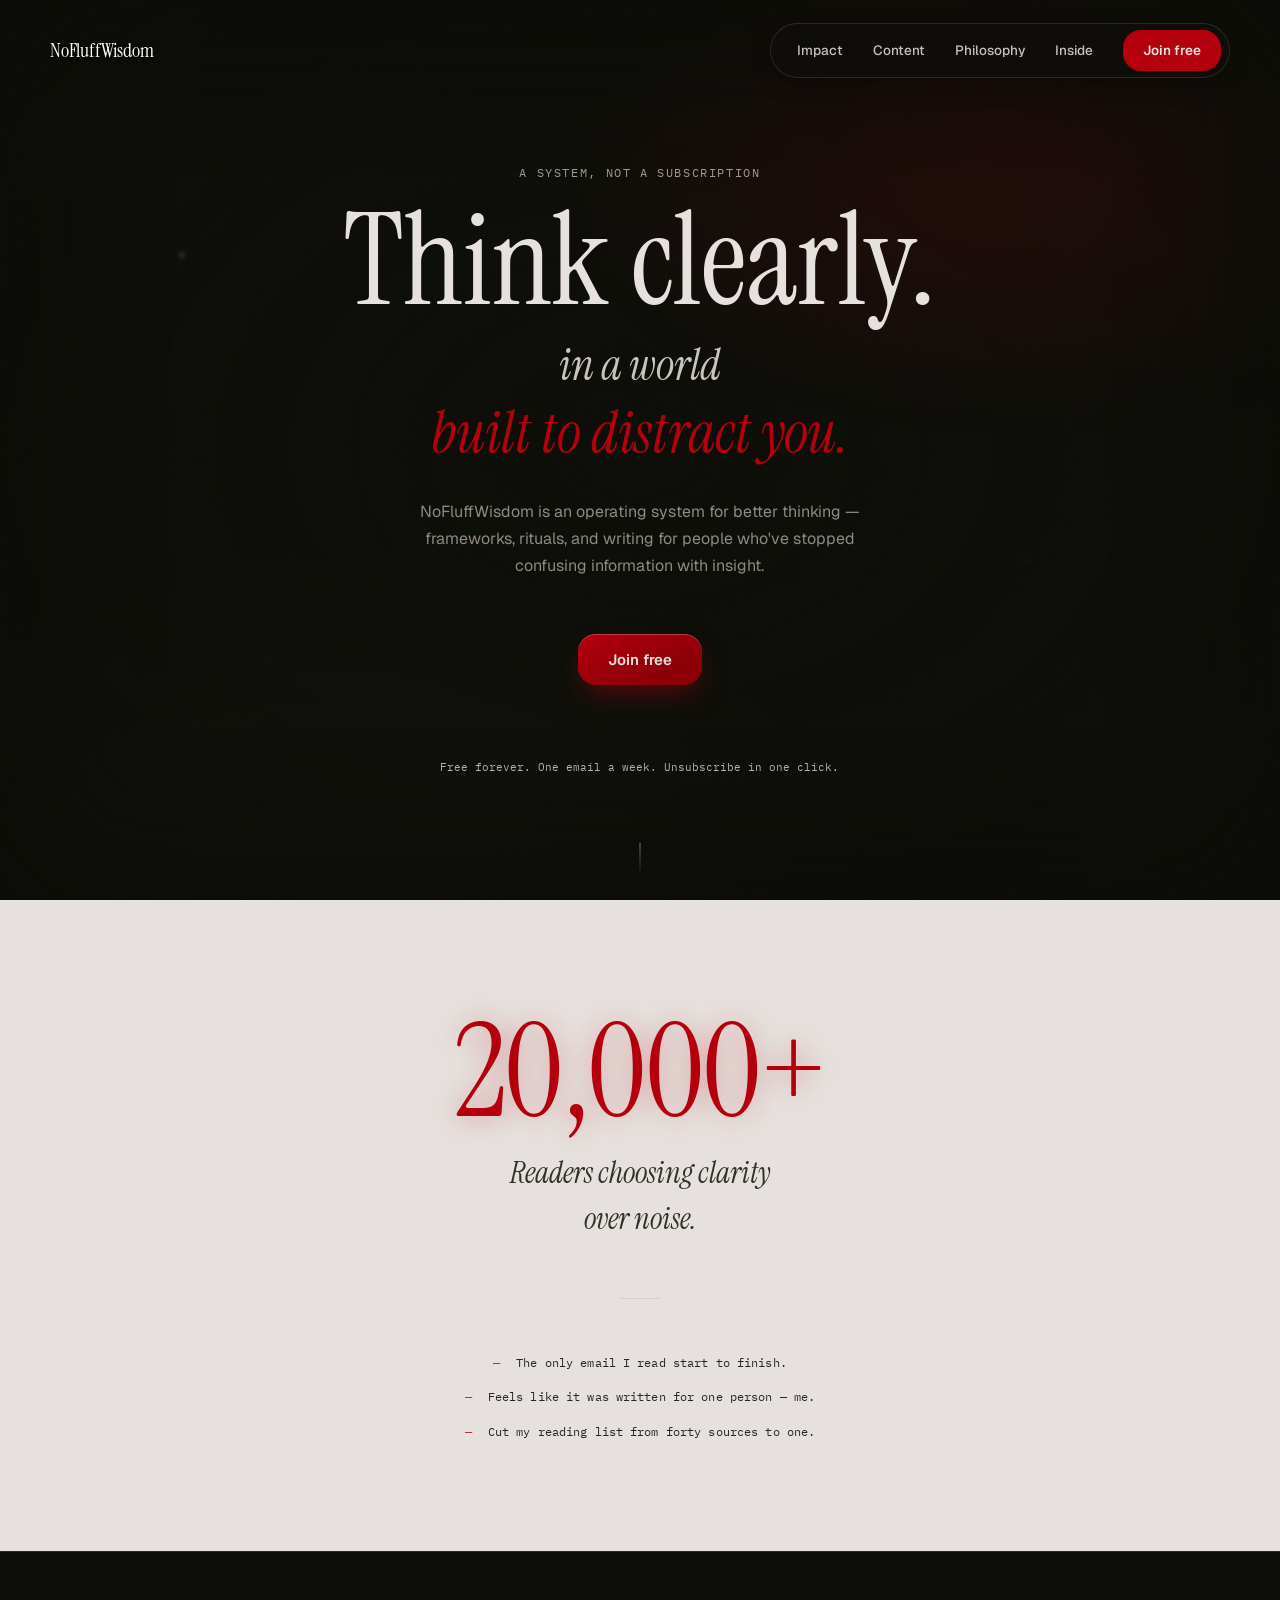
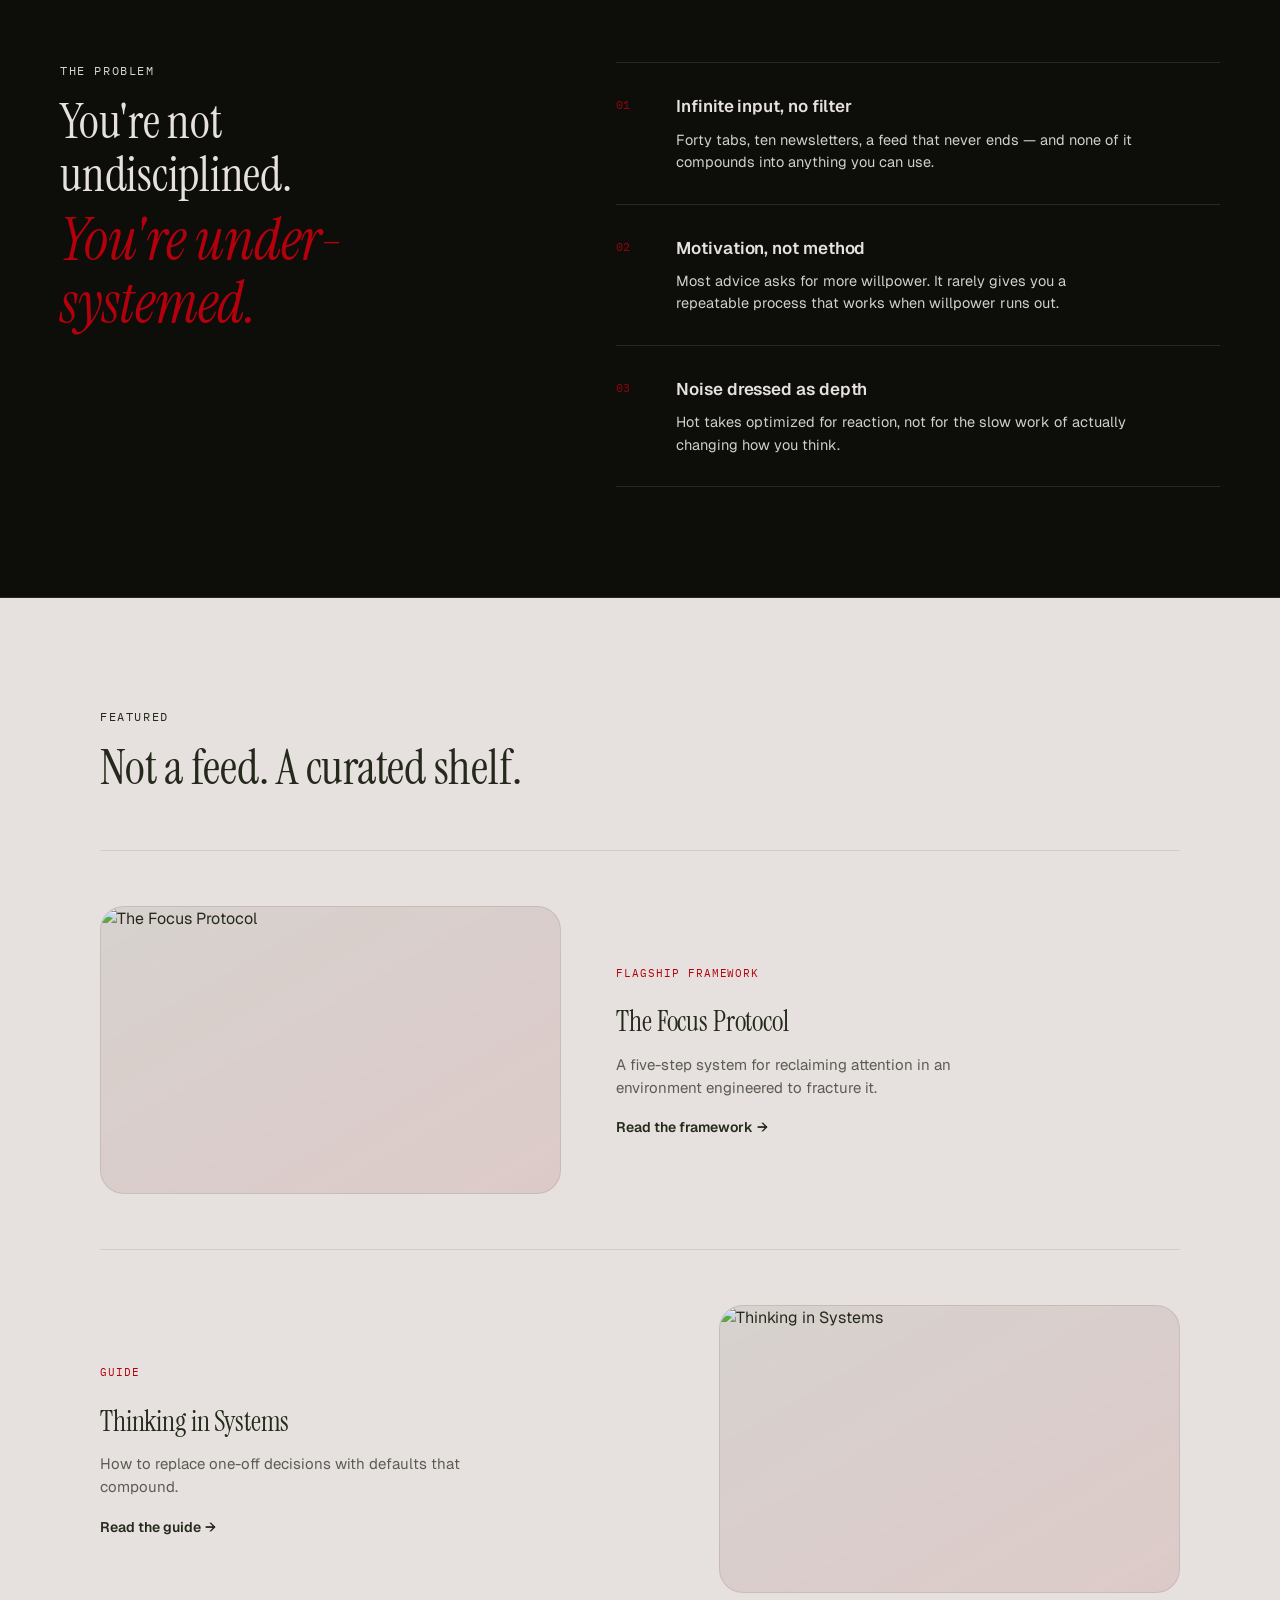
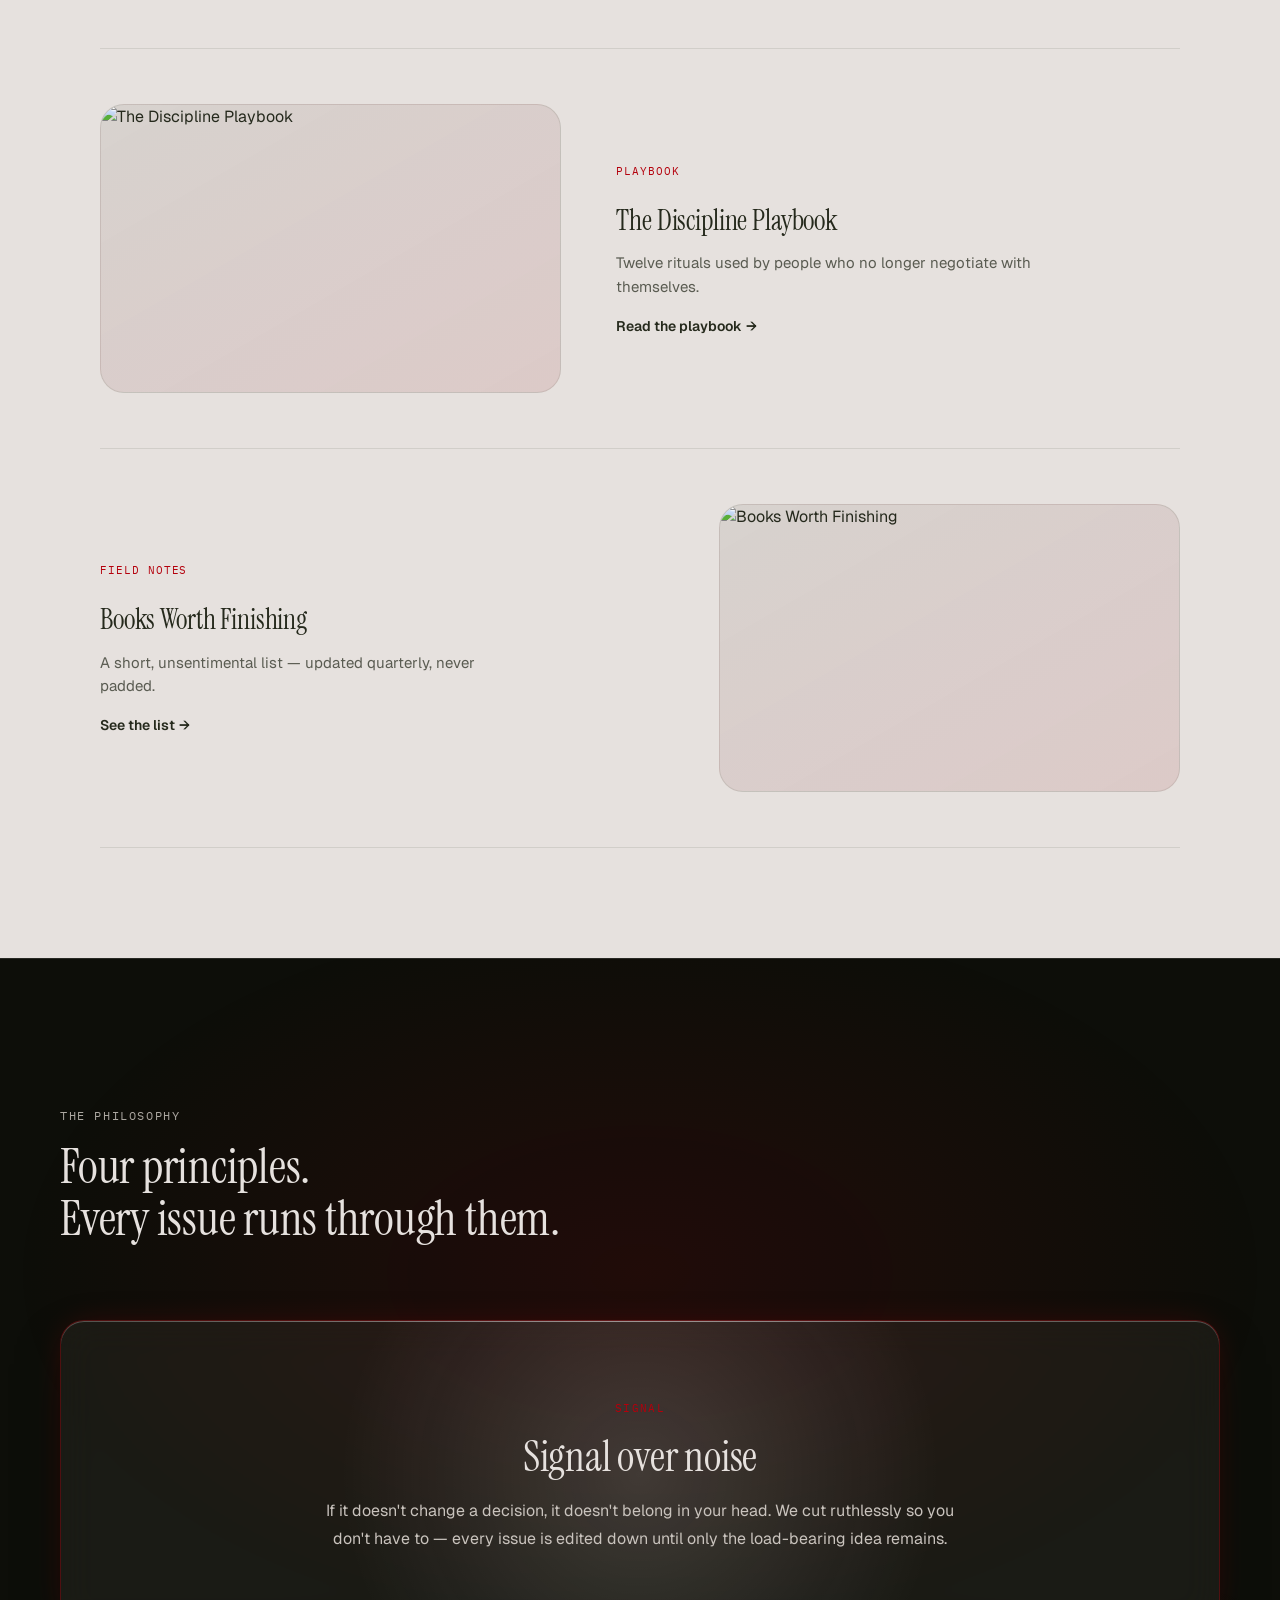
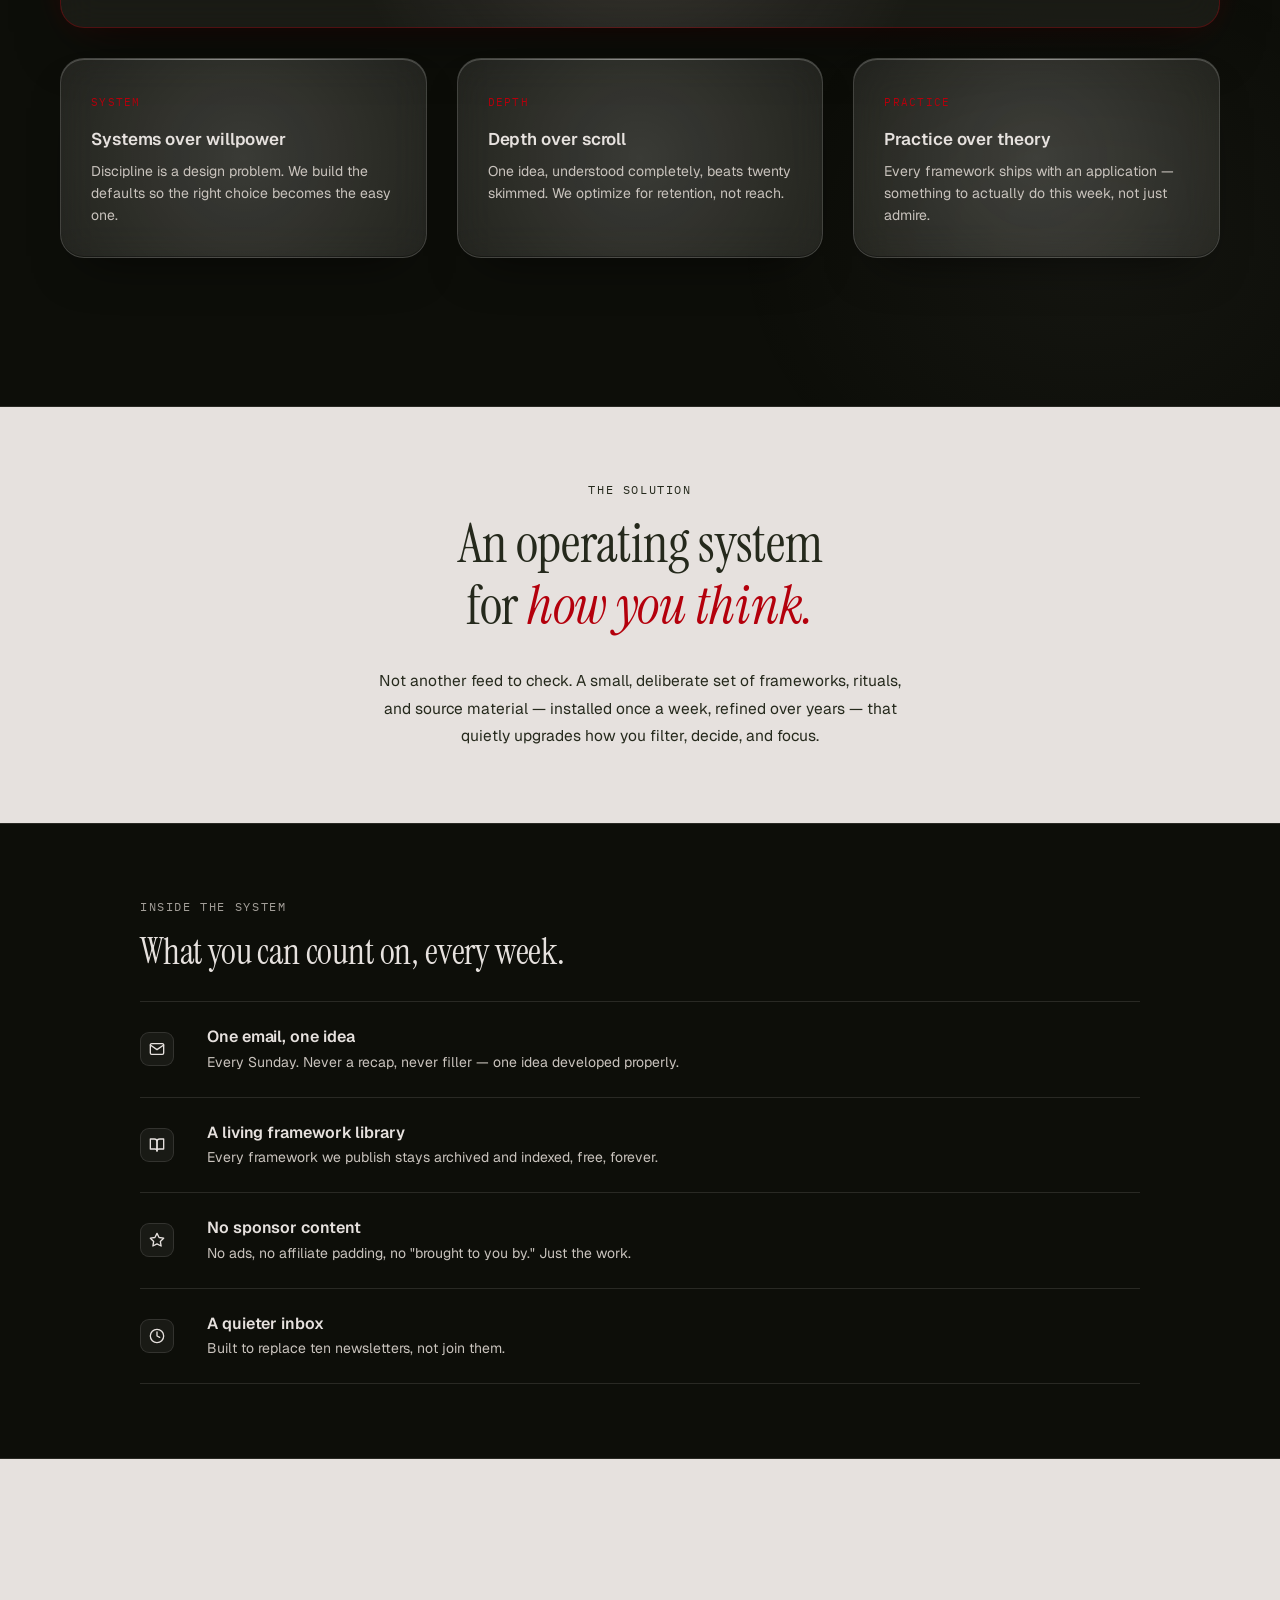
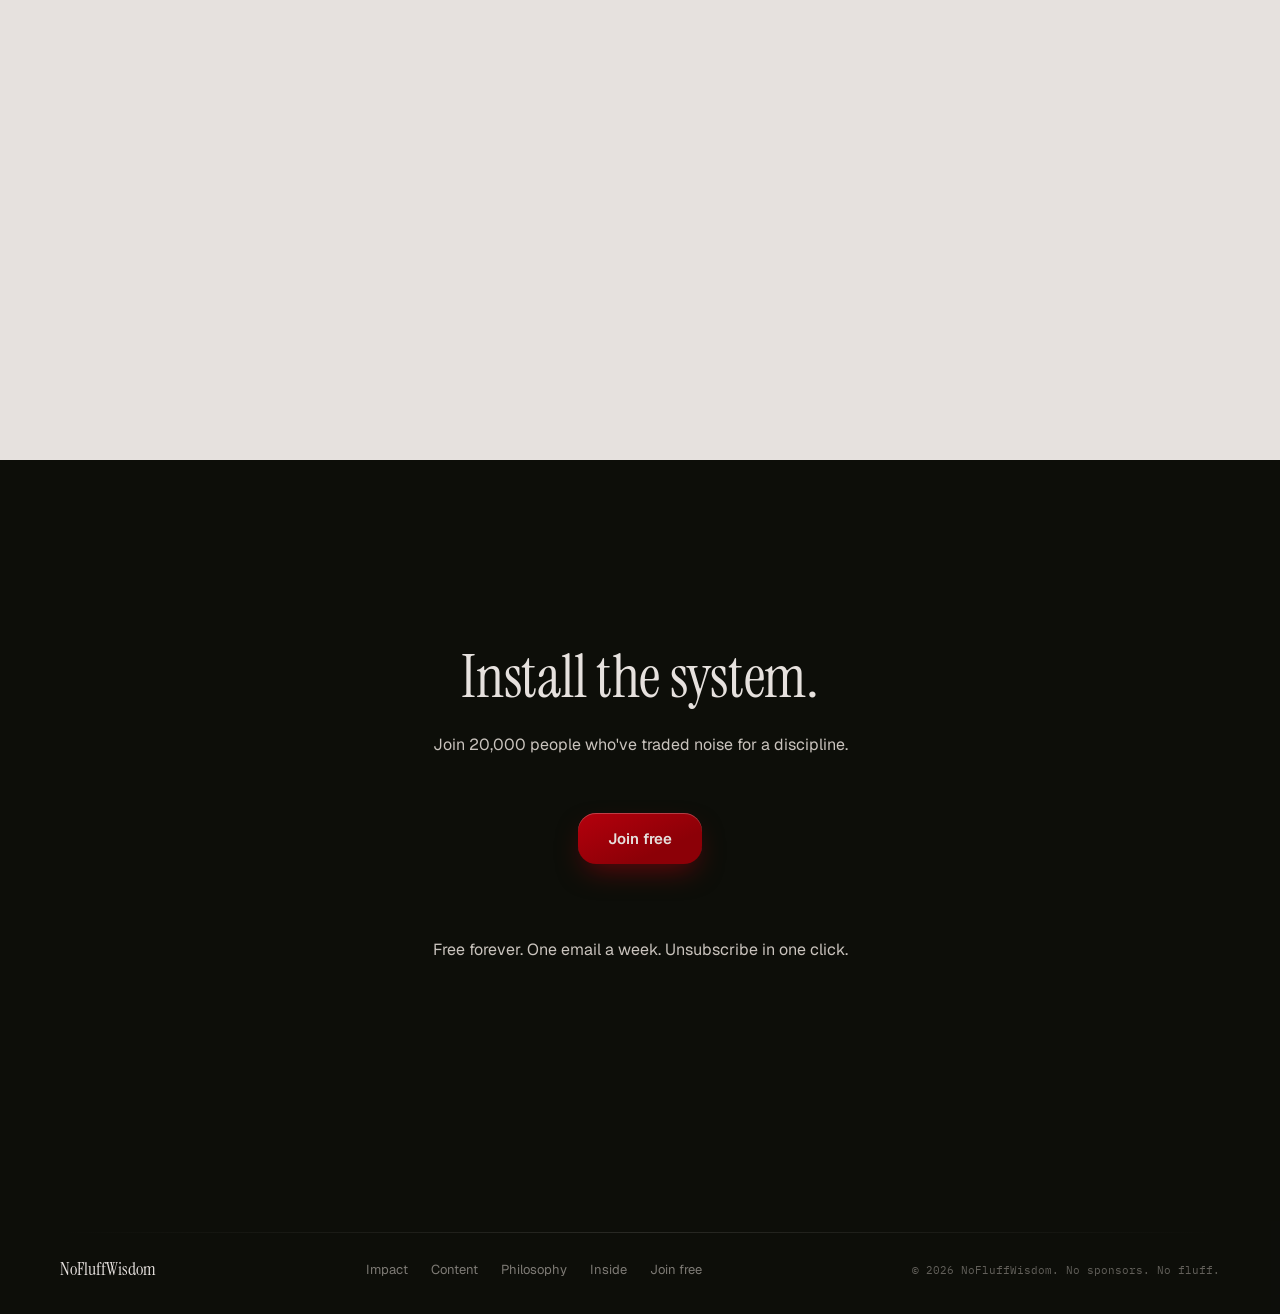
==== commit 9f9a7edf: "refactor: production-ready cleanup, reorder sections, update featured assets and favicon" ====
--- a/index.html
+++ b/index.html
@@ -6,20 +6,16 @@
 <title>NoFluffWisdom — An Operating System for Better Thinking</title>
 <meta name="description" content="NoFluffWisdom is not another newsletter. It's a disciplined system for clearer thinking, built for people who are done consuming noise.">
 
+<link rel="icon" type="image/png" href="assets/NFW-logo-favicon.png">
+
 <link rel="preconnect" href="https://fonts.googleapis.com">
 <link rel="preconnect" href="https://fonts.gstatic.com" crossorigin>
 <link href="https://fonts.googleapis.com/css2?family=Geist:wght@300;400;500;600;700&family=Instrument+Serif:ital@0;1&family=IBM+Plex+Mono:wght@400;500&display=swap" rel="stylesheet">
 
 <link rel="stylesheet" href="styles.css">
-
-<script>
-if ('scrollRestoration' in history) { history.scrollRestoration = 'manual'; }
-window.scrollTo(0, 0);
-</script>
 </head>
 <body class="is-loading">
 
-<!-- Fixed Site-Wide Video Background -->
 <div class="site-bg" id="heroBg" aria-hidden="true">
   <div class="site-bg__video-wrap">
     <video class="hero__video hero__video--a" id="heroVidA" autoplay muted playsinline preload="auto">
@@ -36,40 +32,30 @@
   <div class="hero__fog"></div>
 </div>
 
-<!-- Film grain + vignette overlay (site-wide, decorative) -->
 <div class="grain" aria-hidden="true"></div>
-
-<!-- Scroll progress indicator -->
 <div class="progress" aria-hidden="true"><span id="progressBar"></span></div>
 
-<!-- ============================================ -->
-<!-- NAV                                           -->
-<!-- ============================================ -->
 <header class="nav" id="nav">
   <div class="nav__inner">
     <a href="#top" class="nav__mark">NoFluffWisdom</a>
     <nav class="nav__links" aria-label="Primary">
       <a href="#proof">Impact</a>
+      <a href="#content">Content</a>
       <a href="#pillars">Philosophy</a>
-      <a href="#content">Content</a>
       <a href="#experience">Inside</a>
       <a href="#join" class="nav__cta">Join free</a>
     </nav>
-      <button class="nav__toggle" id="navToggle" aria-label="Open menu" aria-expanded="false">
-        <svg class="nav__toggle-icon" viewBox="0 0 24 24" fill="none" stroke="currentColor" stroke-width="2.5" stroke-linecap="round" stroke-linejoin="round" aria-hidden="true">
-          <polyline points="15 18 9 12 15 6"></polyline>
-        </svg>
-      </button>
-    </div>
+    <button class="nav__toggle" id="navToggle" aria-label="Open menu" aria-expanded="false">
+      <svg class="nav__toggle-icon" viewBox="0 0 24 24" fill="none" stroke="currentColor" stroke-width="2.5" stroke-linecap="round" stroke-linejoin="round" aria-hidden="true">
+        <polyline points="15 18 9 12 15 6"></polyline>
+      </svg>
+    </button>
   </div>
 </header>
 <div class="nav-backdrop" id="navBackdrop" aria-hidden="true"></div>
 
 <main id="top">
 
-  <!-- ============================================ -->
-  <!-- 1. HERO — cinematic, typography-dominant      -->
-  <!-- ============================================ -->
   <section class="hero">
     <div class="hero__inner">
       <p class="eyebrow reveal reveal--blur hero__line-1">A system, not a subscription</p>
@@ -98,9 +84,6 @@
     <div class="hero__scroll-cue" aria-hidden="true"><span></span></div>
   </section>
 
-  <!-- ============================================ -->
-  <!-- 2. SOCIAL PROOF — a statement, not a stat card -->
-  <!-- ============================================ -->
   <section class="proof" id="proof">
     <div class="proof__inner">
       <div class="proof__statement reveal reveal--scale">
@@ -116,9 +99,6 @@
     </div>
   </section>
 
-  <!-- ============================================ -->
-  <!-- 3. PROBLEM — split layout, editorial          -->
-  <!-- ============================================ -->
   <section class="problem">
     <div class="problem__inner">
       <div class="problem__col-left">
@@ -151,9 +131,97 @@
     </div>
   </section>
 
-  <!-- ============================================ -->
-  <!-- 4. SOLUTION — full-width pull quote           -->
-  <!-- ============================================ -->
+  <section class="content" id="content">
+    <div class="content__inner">
+      <p class="eyebrow reveal reveal--blur">Featured</p>
+      <h2 class="reveal reveal--scale">Not a feed. A curated shelf.</h2>
+
+      <div class="content__list">
+        <article class="content-row reveal reveal--blur">
+          <div class="content-row__media">
+            <img src="assets/the-focus-protocol.png" alt="The Focus Protocol" class="content-row__img" loading="lazy">
+          </div>
+          <div class="content-row__body">
+            <span class="content-row__tag">Flagship framework</span>
+            <h3>The Focus Protocol</h3>
+            <p>A five-step system for reclaiming attention in an environment engineered to fracture it.</p>
+            <a href="#" class="content-row__link">Read the framework <span aria-hidden="true">→</span></a>
+          </div>
+        </article>
+
+        <article class="content-row content-row--reverse reveal reveal--blur">
+          <div class="content-row__media">
+            <img src="assets/thinking-in-systems.png" alt="Thinking in Systems" class="content-row__img" loading="lazy">
+          </div>
+          <div class="content-row__body">
+            <span class="content-row__tag">Guide</span>
+            <h3>Thinking in Systems</h3>
+            <p>How to replace one-off decisions with defaults that compound.</p>
+            <a href="#" class="content-row__link">Read the guide <span aria-hidden="true">→</span></a>
+          </div>
+        </article>
+
+        <article class="content-row reveal reveal--blur">
+          <div class="content-row__media">
+            <img src="assets/the-discipline-playbook.png" alt="The Discipline Playbook" class="content-row__img" loading="lazy">
+          </div>
+          <div class="content-row__body">
+            <span class="content-row__tag">Playbook</span>
+            <h3>The Discipline Playbook</h3>
+            <p>Twelve rituals used by people who no longer negotiate with themselves.</p>
+            <a href="#" class="content-row__link">Read the playbook <span aria-hidden="true">→</span></a>
+          </div>
+        </article>
+
+        <article class="content-row content-row--reverse reveal reveal--blur">
+          <div class="content-row__media">
+            <img src="assets/books-worth-finishing.png" alt="Books Worth Finishing" class="content-row__img" loading="lazy">
+          </div>
+          <div class="content-row__body">
+            <span class="content-row__tag">Field notes</span>
+            <h3>Books Worth Finishing</h3>
+            <p>A short, unsentimental list — updated quarterly, never padded.</p>
+            <a href="#" class="content-row__link">See the list <span aria-hidden="true">→</span></a>
+          </div>
+        </article>
+      </div>
+    </div>
+  </section>
+
+  <section class="pillars" id="pillars">
+    <div class="pillars__ambient" aria-hidden="true"></div>
+    <div class="pillars__inner">
+      <p class="eyebrow reveal reveal--blur">The philosophy</p>
+      <h2 class="reveal reveal--scale">Four principles.<br>Every issue runs through them.</h2>
+
+      <div class="pillars__bento">
+        <article class="pillar pillar--feature reveal reveal--scale" data-glass>
+          <span class="pillar__glyph">Signal</span>
+          <h3>Signal over noise</h3>
+          <p>If it doesn't change a decision, it doesn't belong in your head. We cut ruthlessly so you don't have to — every issue is edited down until only the load-bearing idea remains.</p>
+        </article>
+
+        <article class="pillar reveal reveal--scale" data-glass>
+          <span class="pillar__glyph">System</span>
+          <h3>Systems over willpower</h3>
+          <p>Discipline is a design problem. We build the defaults so the right choice becomes the easy one.</p>
+        </article>
+
+        <article class="pillar reveal reveal--scale" data-glass>
+          <span class="pillar__glyph">Depth</span>
+          <h3>Depth over scroll</h3>
+          <p>One idea, understood completely, beats twenty skimmed. We optimize for retention, not reach.</p>
+        </article>
+
+        <article class="pillar reveal reveal--scale" data-glass>
+          <span class="pillar__glyph">Practice</span>
+          <h3>Practice over theory</h3>
+          <p>Every framework ships with an application — something to actually do this week, not just admire.</p>
+        </article>
+      </div>
+    </div>
+  </section>
+
   <section class="solution">
     <div class="solution__inner">
       <p class="eyebrow reveal reveal--blur">The solution</p>
@@ -168,98 +236,6 @@
     </div>
   </section>
 
-  <!-- ============================================ -->
-  <!-- 5. CORE PILLARS — the wow moment / centerpiece -->
-  <!-- ============================================ -->
-  <section class="pillars" id="pillars">
-    <div class="pillars__ambient" aria-hidden="true"></div>
-    <div class="pillars__inner">
-      <p class="eyebrow reveal reveal--blur">The philosophy</p>
-      <h2 class="reveal reveal--scale">Four principles.<br>Every issue runs through them.</h2>
-
-      <div class="pillars__bento">
-        <article class="pillar pillar--feature reveal reveal--scale" data-glass>
-          <span class="pillar__glyph">Signal</span>
-          <h3>Signal over noise</h3>
-          <p>If it doesn't change a decision, it doesn't belong in your head. We cut ruthlessly so you don't have to — every issue is edited down until only the load-bearing idea remains.</p>
-        </article>
-
-        <article class="pillar reveal reveal--scale" data-glass>
-          <span class="pillar__glyph">System</span>
-          <h3>Systems over willpower</h3>
-          <p>Discipline is a design problem. We build the defaults so the right choice becomes the easy one.</p>
-        </article>
-
-        <article class="pillar reveal reveal--scale" data-glass>
-          <span class="pillar__glyph">Depth</span>
-          <h3>Depth over scroll</h3>
-          <p>One idea, understood completely, beats twenty skimmed. We optimize for retention, not reach.</p>
-        </article>
-
-        <article class="pillar reveal reveal--scale" data-glass>
-          <span class="pillar__glyph">Practice</span>
-          <h3>Practice over theory</h3>
-          <p>Every framework ships with an application — something to actually do this week, not just admire.</p>
-        </article>
-      </div>
-    </div>
-  </section>
-
-  <!-- ============================================ -->
-  <!-- 6. FEATURED CONTENT — alternating horizontal rows -->
-  <!-- ============================================ -->
-  <section class="content" id="content">
-    <div class="content__inner">
-      <p class="eyebrow reveal reveal--blur">Featured</p>
-      <h2 class="reveal reveal--scale">Not a feed. A curated shelf.</h2>
-
-      <div class="content__list">
-        <article class="content-row reveal reveal--blur">
-          <div class="content-row__media"><!-- FEATURE IMAGE --></div>
-          <div class="content-row__body">
-            <span class="content-row__tag">Flagship framework</span>
-            <h3>The Focus Protocol</h3>
-            <p>A five-step system for reclaiming attention in an environment engineered to fracture it.</p>
-            <a href="#" class="content-row__link">Read the framework <span aria-hidden="true">→</span></a>
-          </div>
-        </article>
-
-        <article class="content-row content-row--reverse reveal reveal--blur">
-          <div class="content-row__media"><!-- FEATURE IMAGE --></div>
-          <div class="content-row__body">
-            <span class="content-row__tag">Guide</span>
-            <h3>Thinking in Systems</h3>
-            <p>How to replace one-off decisions with defaults that compound.</p>
-            <a href="#" class="content-row__link">Read the guide <span aria-hidden="true">→</span></a>
-          </div>
-        </article>
-
-        <article class="content-row reveal reveal--blur">
-          <div class="content-row__media"><!-- FEATURE IMAGE --></div>
-          <div class="content-row__body">
-            <span class="content-row__tag">Playbook</span>
-            <h3>The Discipline Playbook</h3>
-            <p>Twelve rituals used by people who no longer negotiate with themselves.</p>
-            <a href="#" class="content-row__link">Read the playbook <span aria-hidden="true">→</span></a>
-          </div>
-        </article>
-
-        <article class="content-row content-row--reverse reveal reveal--blur">
-          <div class="content-row__media"><!-- FEATURE IMAGE --></div>
-          <div class="content-row__body">
-            <span class="content-row__tag">Field notes</span>
-            <h3>Books Worth Finishing</h3>
-            <p>A short, unsentimental list — updated quarterly, never padded.</p>
-            <a href="#" class="content-row__link">See the list <span aria-hidden="true">→</span></a>
-          </div>
-        </article>
-      </div>
-    </div>
-  </section>
-
-  <!-- ============================================ -->
-  <!-- 7. EXPERIENCE — compact spec-sheet rhythm     -->
-  <!-- ============================================ -->
   <section class="experience" id="experience">
     <div class="experience__inner">
       <p class="eyebrow reveal reveal--blur">Inside the system</p>
@@ -317,9 +293,6 @@
     </div>
   </section>
 
-  <!-- ============================================ -->
-  <!-- 8. TESTIMONIALS — featured quote + support    -->
-  <!-- ============================================ -->
   <section class="testimonials">
     <div class="testimonials__inner">
       <p class="eyebrow reveal reveal--blur">What readers say</p>
@@ -342,9 +315,6 @@
     </div>
   </section>
 
-  <!-- ============================================ -->
-  <!-- 9. FINAL CTA — dramatic bookend to the hero   -->
-  <!-- ============================================ -->
   <section class="final-cta" id="join">
     <div class="final-cta__bg" aria-hidden="true"></div>
     <div class="final-cta__inner">
@@ -367,17 +337,14 @@
 
 </main>
 
-<!-- ============================================ -->
-<!-- FOOTER                                        -->
-<!-- ============================================ -->
 <footer class="footer">
   <div class="footer__divider" role="presentation"></div>
   <div class="footer__inner">
     <span class="footer__mark">NoFluffWisdom</span>
     <nav class="footer__links" aria-label="Footer">
       <a href="#proof">Impact</a>
+      <a href="#content">Content</a>
       <a href="#pillars">Philosophy</a>
-      <a href="#content">Content</a>
       <a href="#experience">Inside</a>
       <a href="#join">Join free</a>
     </nav>
@@ -385,7 +352,6 @@
   </div>
 </footer>
 
-<!-- Success Modal Pop-up -->
 <div class="modal" id="successModal" aria-hidden="true" role="dialog" aria-labelledby="modalTitle">
   <div class="modal__overlay" id="modalOverlay"></div>
   <div class="modal__card" data-glass>
--- a/styles.css
+++ b/styles.css
@@ -1,59 +1,35 @@
-/* ============================================================
-   NOFLUFFWISDOM — DESIGN TOKENS (Round 3 — mobile-first + theming)
-   Mobile-first: base rules target small screens; min-width queries
-   layer on tablet/desktop enhancements.
-   Palette:  Black Olive (dark bands) · Platinum/Paper (light layer)
-             Dark Red #8C0007 — words, highlights, glow only
-   Type:     Instrument Serif (display accents) / Montserrat (main UI + body)
-             IBM Plex Mono (utility: eyebrows, stats, captions)
-   Theme:    toggle sets [data-theme="dark"|"light"] on <html>,
-             default dark, persisted in localStorage
-   ============================================================ */
-
 :root {
-  /* brand — constant across themes */
   --red: #8C0007;
   --red-bright: #B4000C;
   --red-glow: rgba(180, 0, 12, 0.35);
 
-  /* text/surface used on the always-dark rhythm bands (hero, pillars,
-     problem, experience, final-cta, footer) — stays constant */
   --on-dark: #E6E1DE;
   --on-dark-dim: #C9C3BD;
   --on-dark-faint: #8D897F;
 
-  --band-1: #1E2117; /* problem / experience */
-  --band-2: #25291C; /* hero / pillars */
-  --band-3: #14160E; /* final-cta / footer */
-
   --glass-dark: rgba(230, 225, 222, 0.055);
   --glass-dark-border: rgba(230, 225, 222, 0.13);
 
-  /* ---- theme-aware layer (light default; overridden below) ---- */
   --ink: #25291C;
   --ink-dim: rgba(37, 41, 28, 0.62);
   --ink-faint: rgba(37, 41, 28, 0.45);
   --paper: #E6E1DE;
 
-  --nav-bg: rgba(230, 225, 222, 0.72);
   --glass-paper: rgba(37, 41, 28, 0.035);
   --glass-paper-border: rgba(37, 41, 28, 0.10);
   --media-tint-a: rgba(37, 41, 28, 0.08);
   --media-tint-b: rgba(140, 0, 7, 0.10);
 
-  /* type */
   --font-display: 'Instrument Serif', Georgia, serif;
   --font-body: 'Geist', -apple-system, sans-serif;
   --font-mono: 'IBM Plex Mono', ui-monospace, monospace;
 
-  /* 8pt spacing scale (+15% section whitespace) */
   --sp-1: 9px;   --sp-2: 16px;  --sp-3: 23px;  --sp-4: 30px;
   --sp-5: 42px;  --sp-6: 56px;  --sp-7: 74px;  --sp-8: 102px;
   --sp-9: 138px;
 
   --radius-lg: 24px;
   --radius-md: 18px;
-  --radius-sm: 12px;
 
   --ease: cubic-bezier(0.16, 1, 0.3, 1);
   --ease-soft: cubic-bezier(0.22, 1, 0.36, 1);
@@ -708,6 +684,19 @@
   border-radius: var(--radius-lg);
   background: linear-gradient(150deg, var(--media-tint-a), var(--media-tint-b));
   border: 1px solid var(--glass-paper-border);
+  overflow: hidden;
+  position: relative;
+  transition: transform 0.5s var(--ease-bounce), box-shadow 0.5s var(--ease-soft);
+}
+.content-row__img {
+  width: 100%;
+  height: 100%;
+  object-fit: cover;
+  display: block;
+}
+.content-row:hover .content-row__media {
+  transform: scale(1.04) translateY(-4px);
+  box-shadow: 0 22px 45px -15px rgba(37, 41, 28, 0.25);
 }
 .content-row__tag { font-family: var(--font-mono); font-size: 10.5px; letter-spacing: 0.09em; text-transform: uppercase; color: var(--red-bright); }
 .content-row__body h3 { font-family: var(--font-display); font-weight: 400; font-size: 24px; margin-top: var(--sp-2); color: var(--ink); }
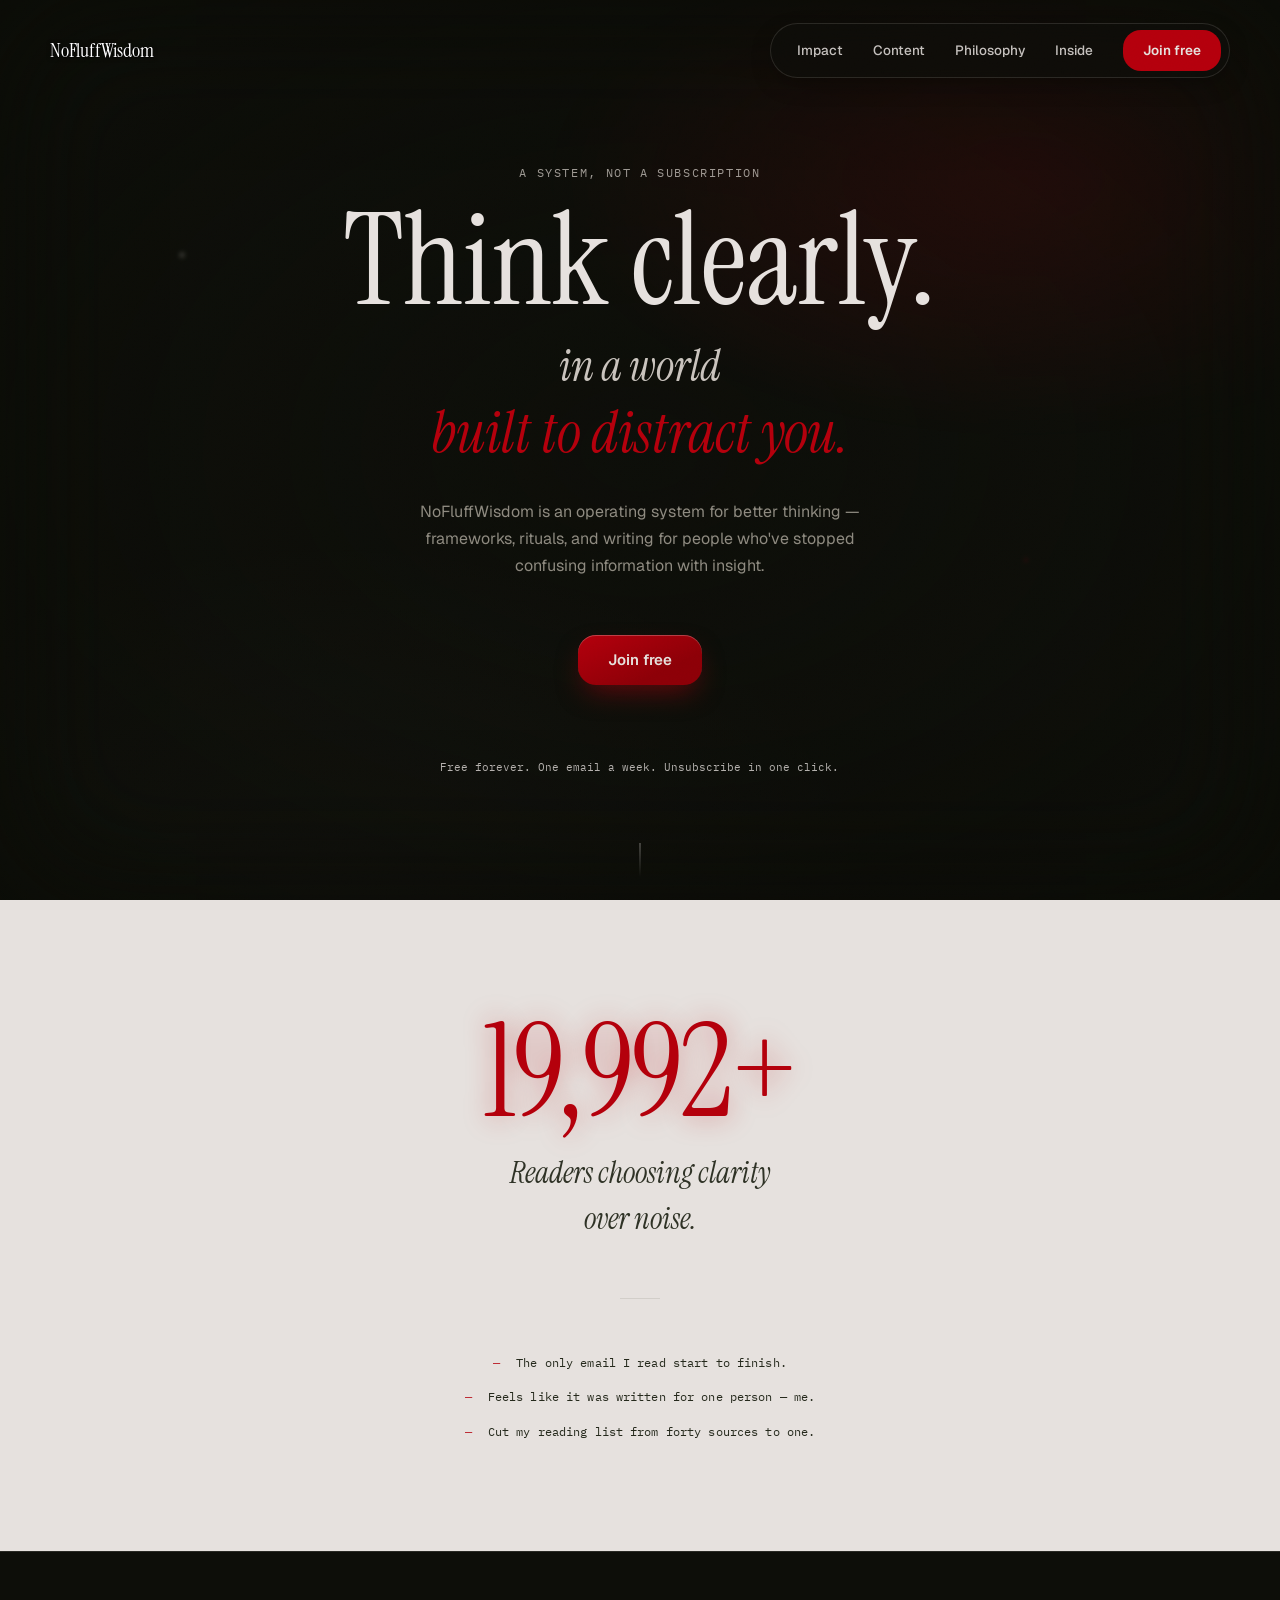
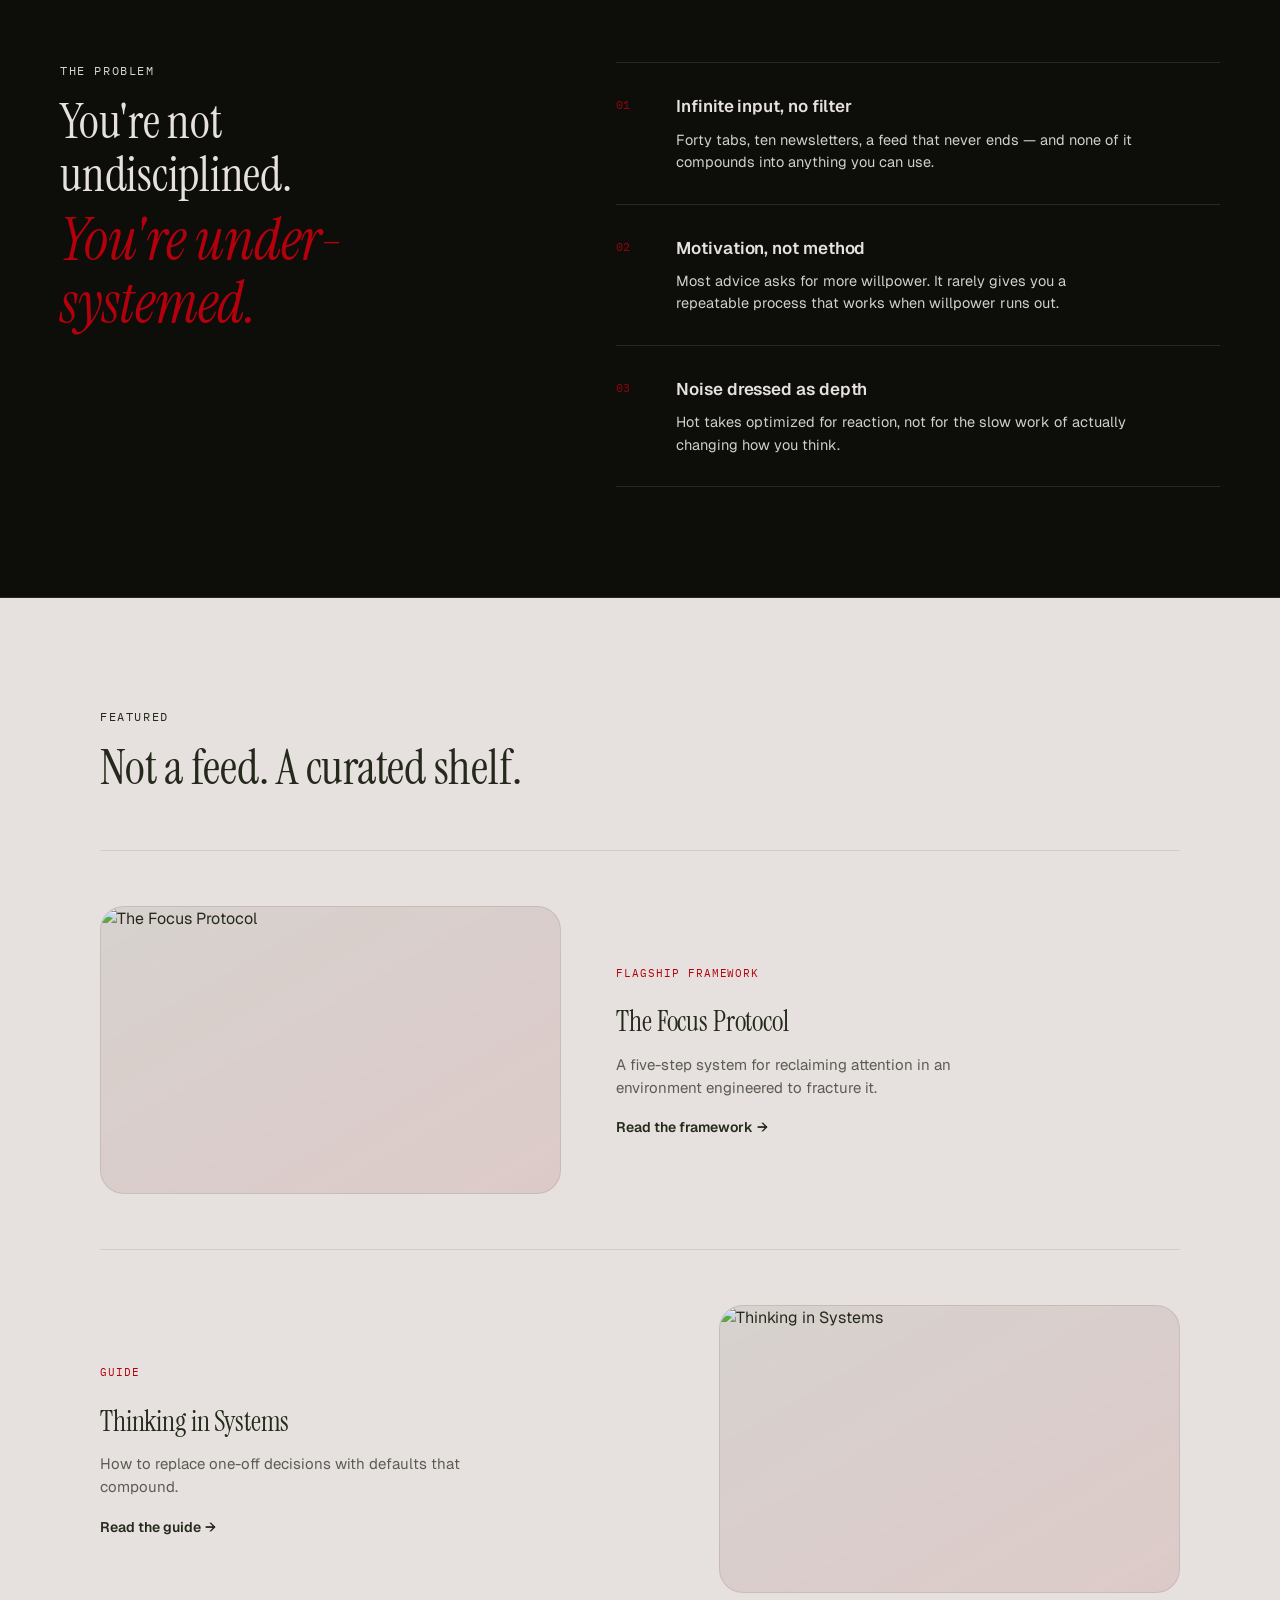
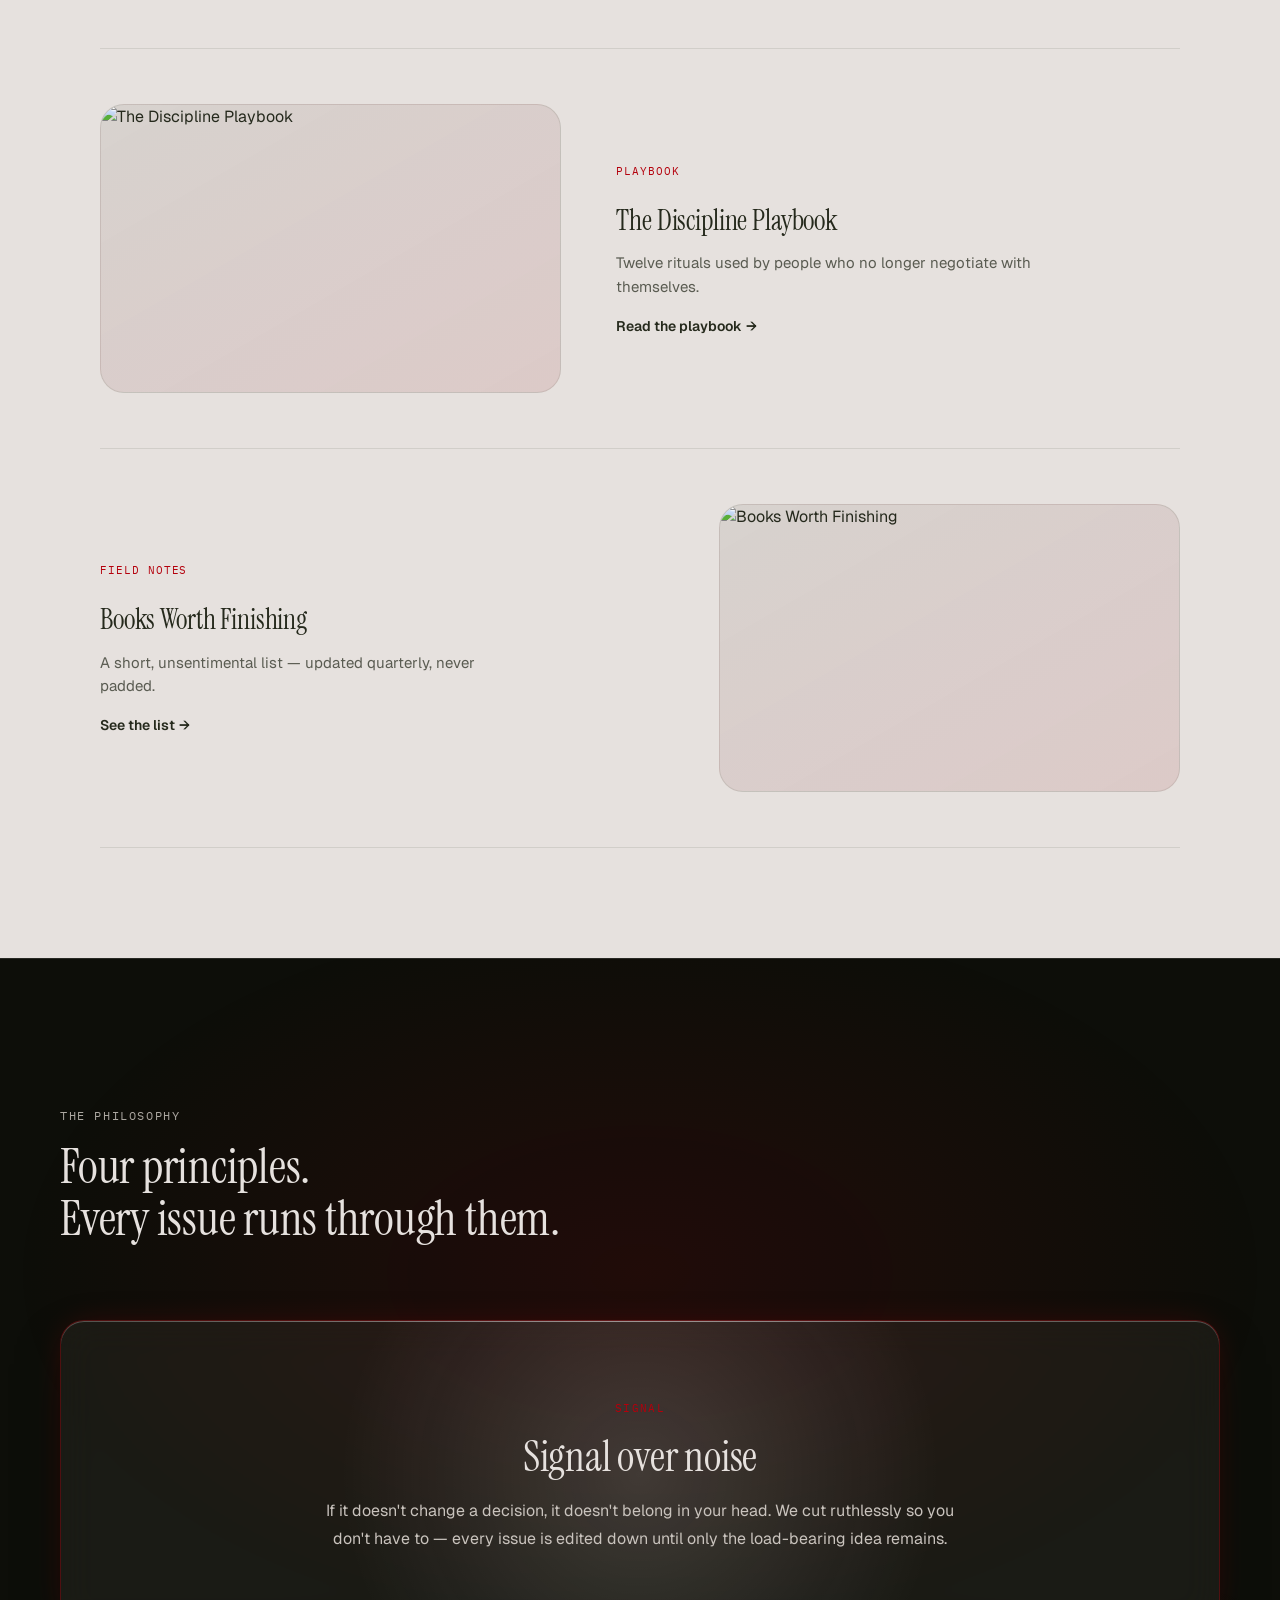
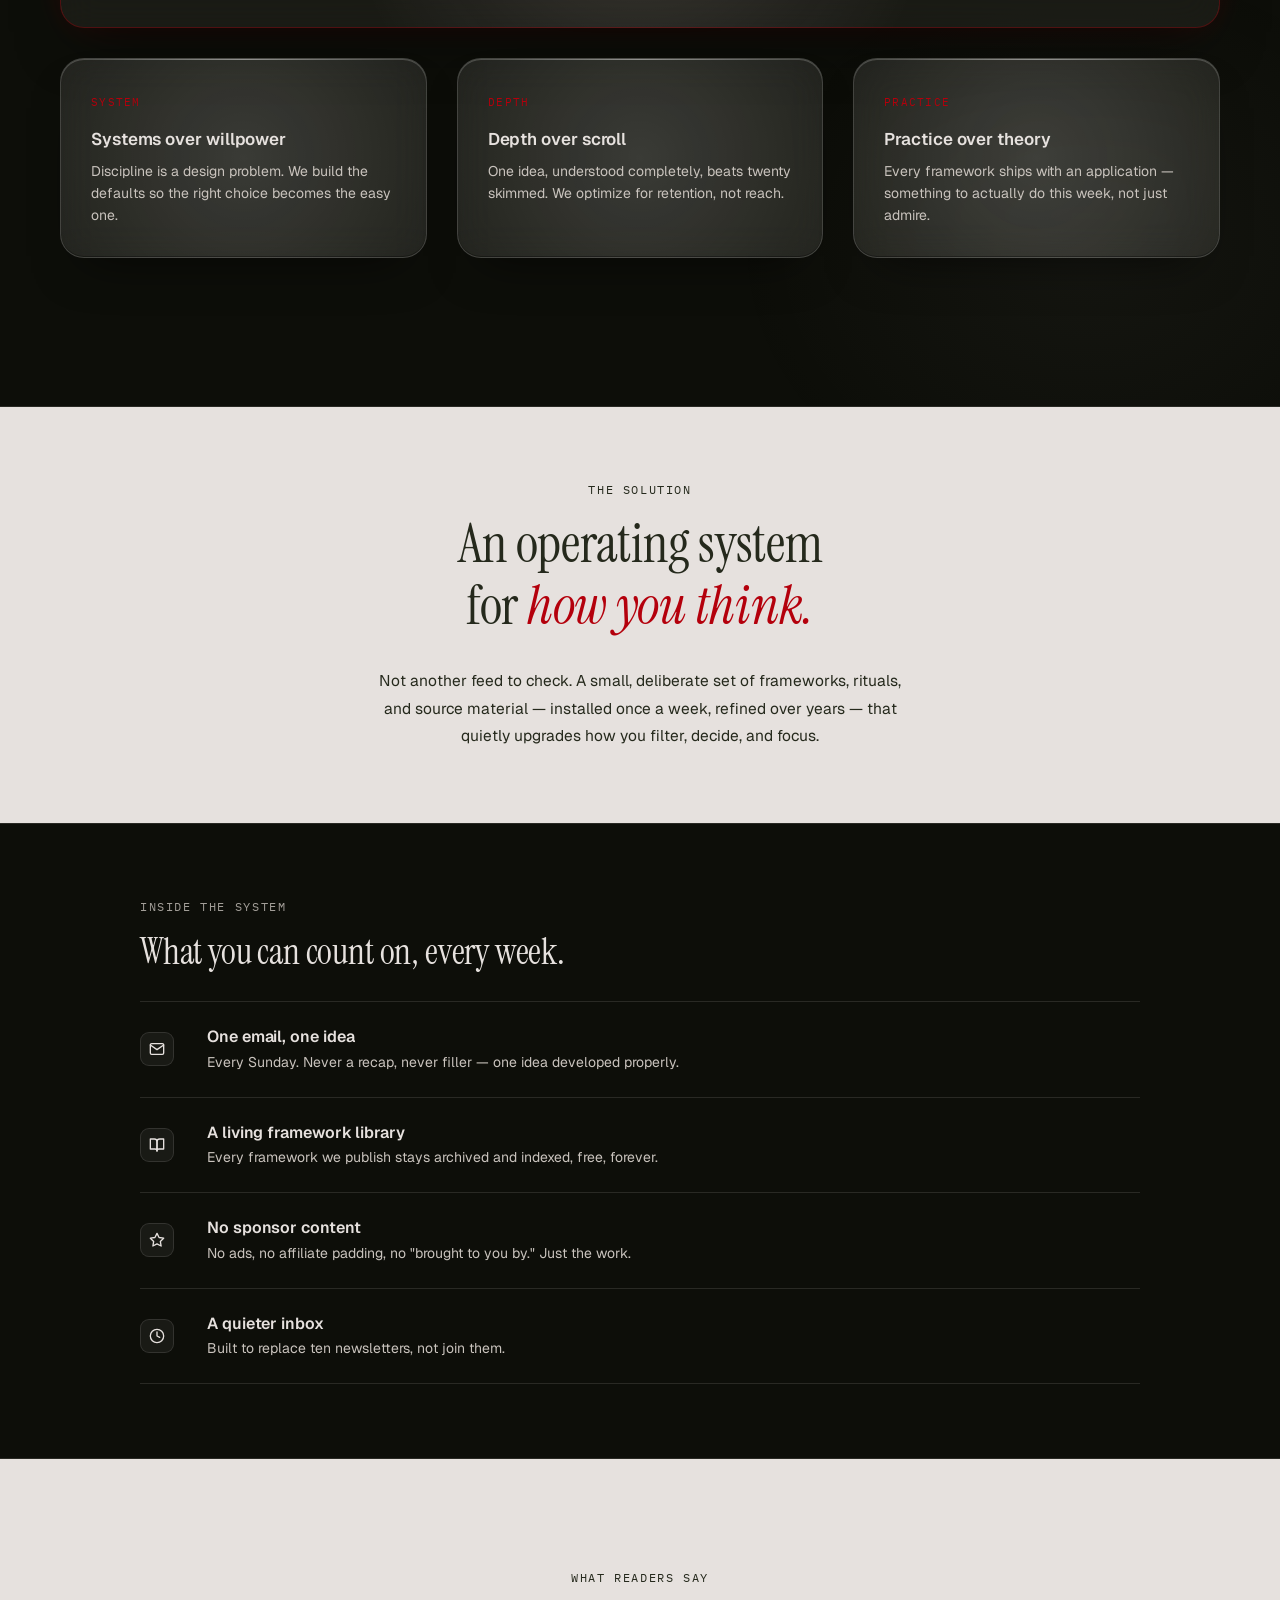
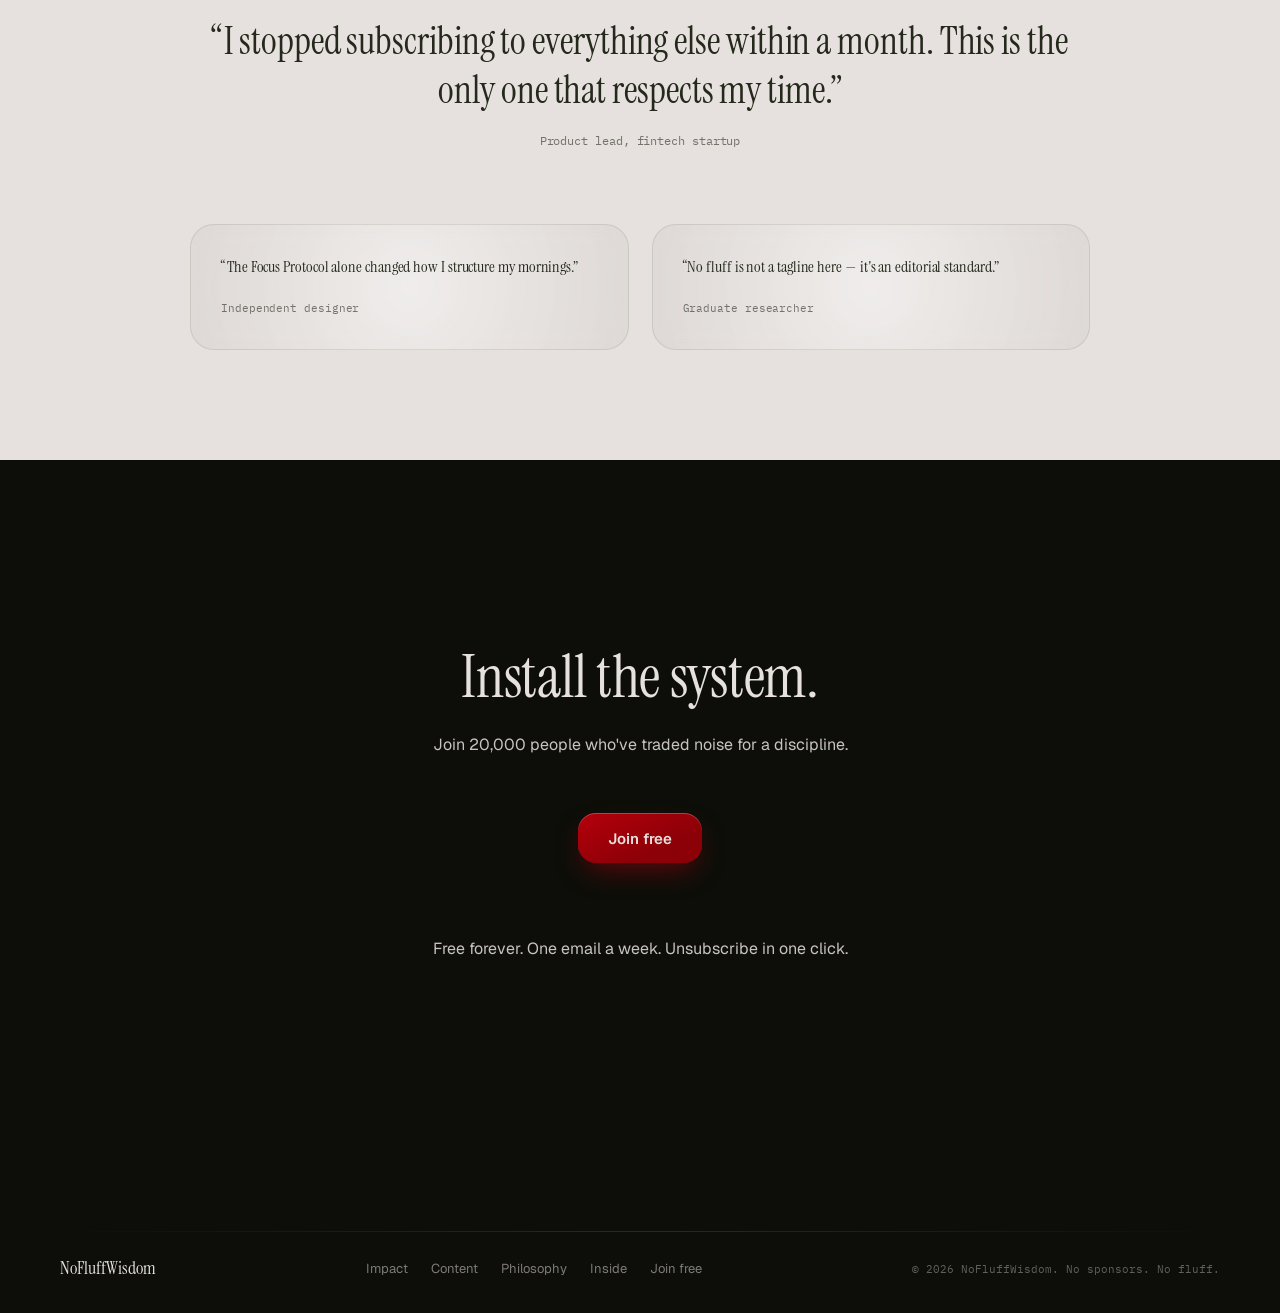
==== commit a965cf4a: "fix: center text and arrow on confirm submit buttons" ====
--- a/index.html
+++ b/index.html
@@ -76,7 +76,7 @@
         <form class="reveal-form" id="heroForm" hidden>
           <label for="heroEmail" class="sr-only">Email address</label>
           <input type="email" id="heroEmail" placeholder="you@domain.com" required>
-          <button type="submit" class="btn btn--primary">Confirm →</button>
+          <button type="submit" class="btn btn--primary"><span>Confirm →</span></button>
         </form>
       </div>
       <p class="hero__note reveal reveal--blur hero__line-6">Free forever. One email a week. Unsubscribe in one click.</p>
@@ -328,7 +328,7 @@
         <form class="reveal-form" id="finalForm" hidden>
           <label for="finalEmail" class="sr-only">Email address</label>
           <input type="email" id="finalEmail" placeholder="you@domain.com" required>
-          <button type="submit" class="btn btn--primary">Confirm →</button>
+          <button type="submit" class="btn btn--primary"><span>Confirm →</span></button>
         </form>
       </div>
       <p class="final-cta__note reveal reveal--blur">Free forever. One email a week. Unsubscribe in one click.</p>
--- a/styles.css
+++ b/styles.css
@@ -137,6 +137,11 @@
    Buttons — premium glass + bouncy lift + light sweep
    ------------------------------------------------------------ */
 .btn {
+  display: inline-flex;
+  align-items: center;
+  justify-content: center;
+  text-align: center;
+  line-height: 1;
   position: relative;
   overflow: hidden;
   font-family: var(--font-body);
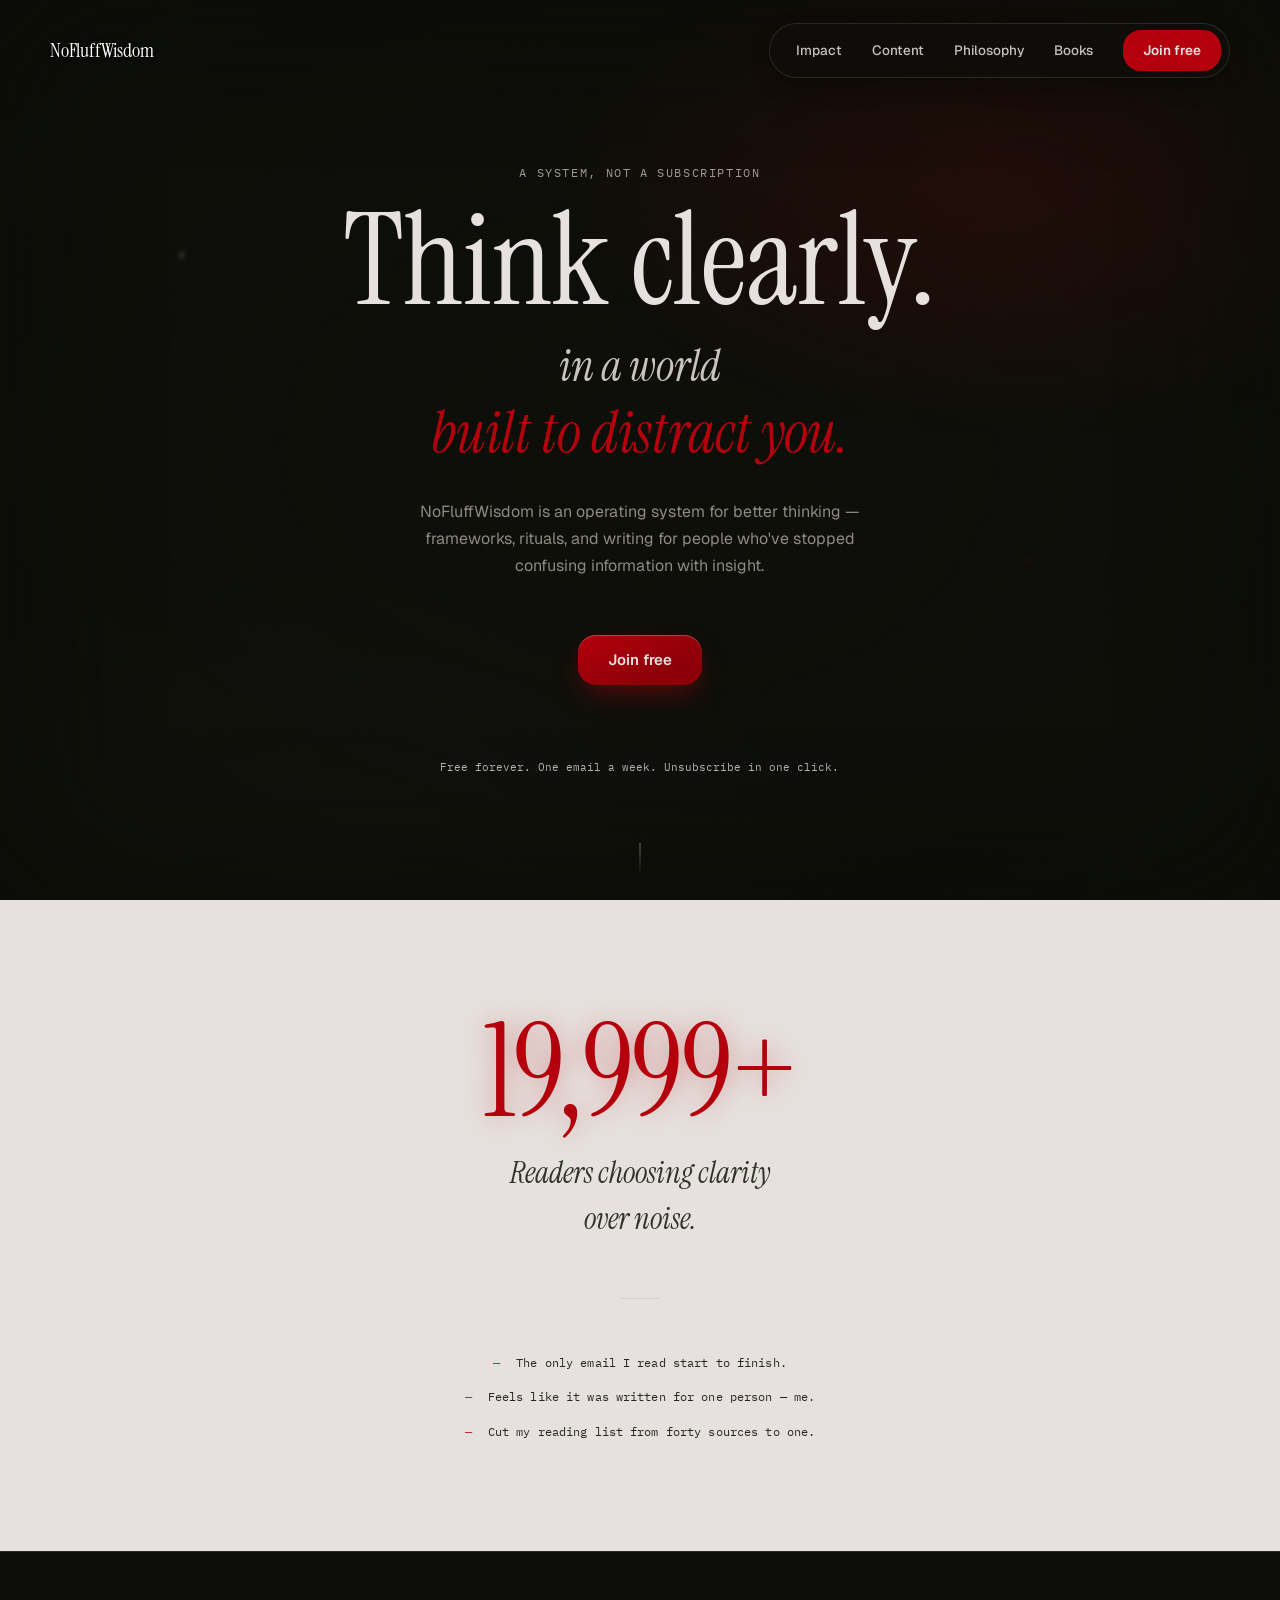
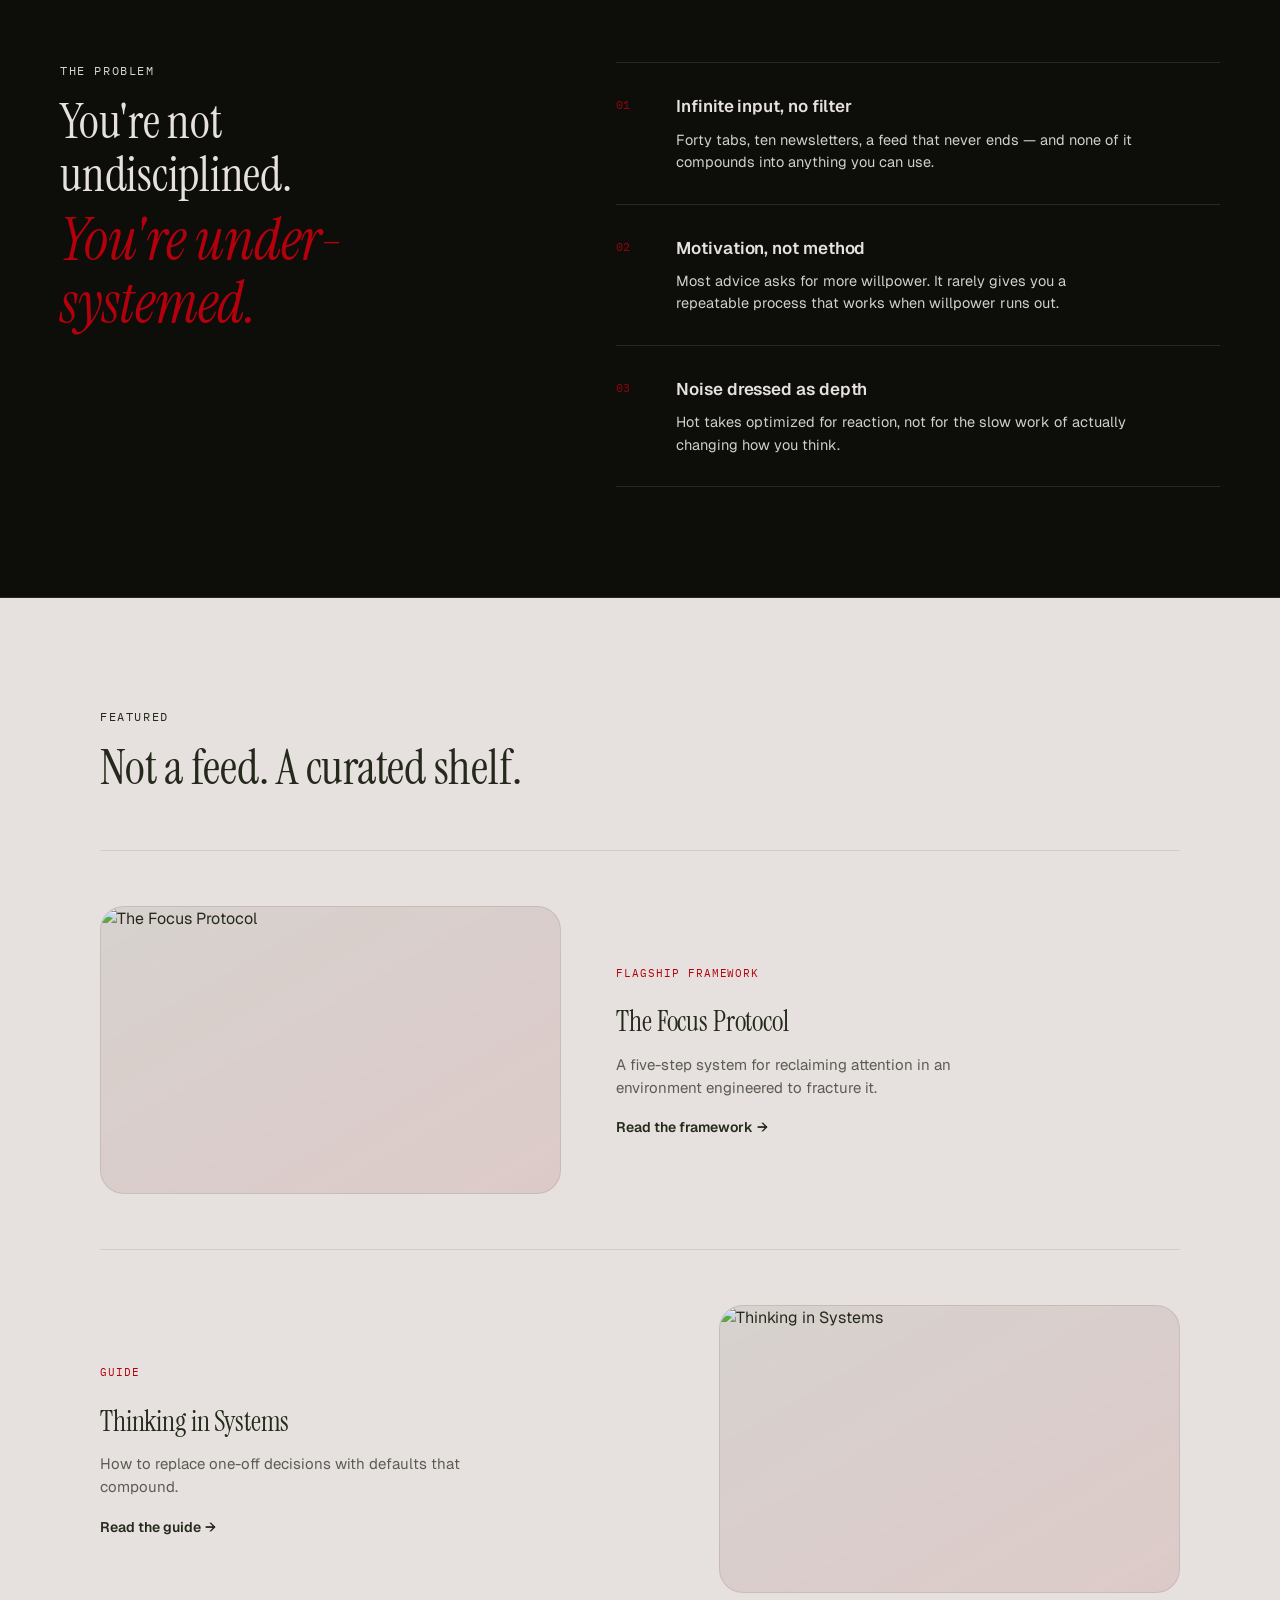
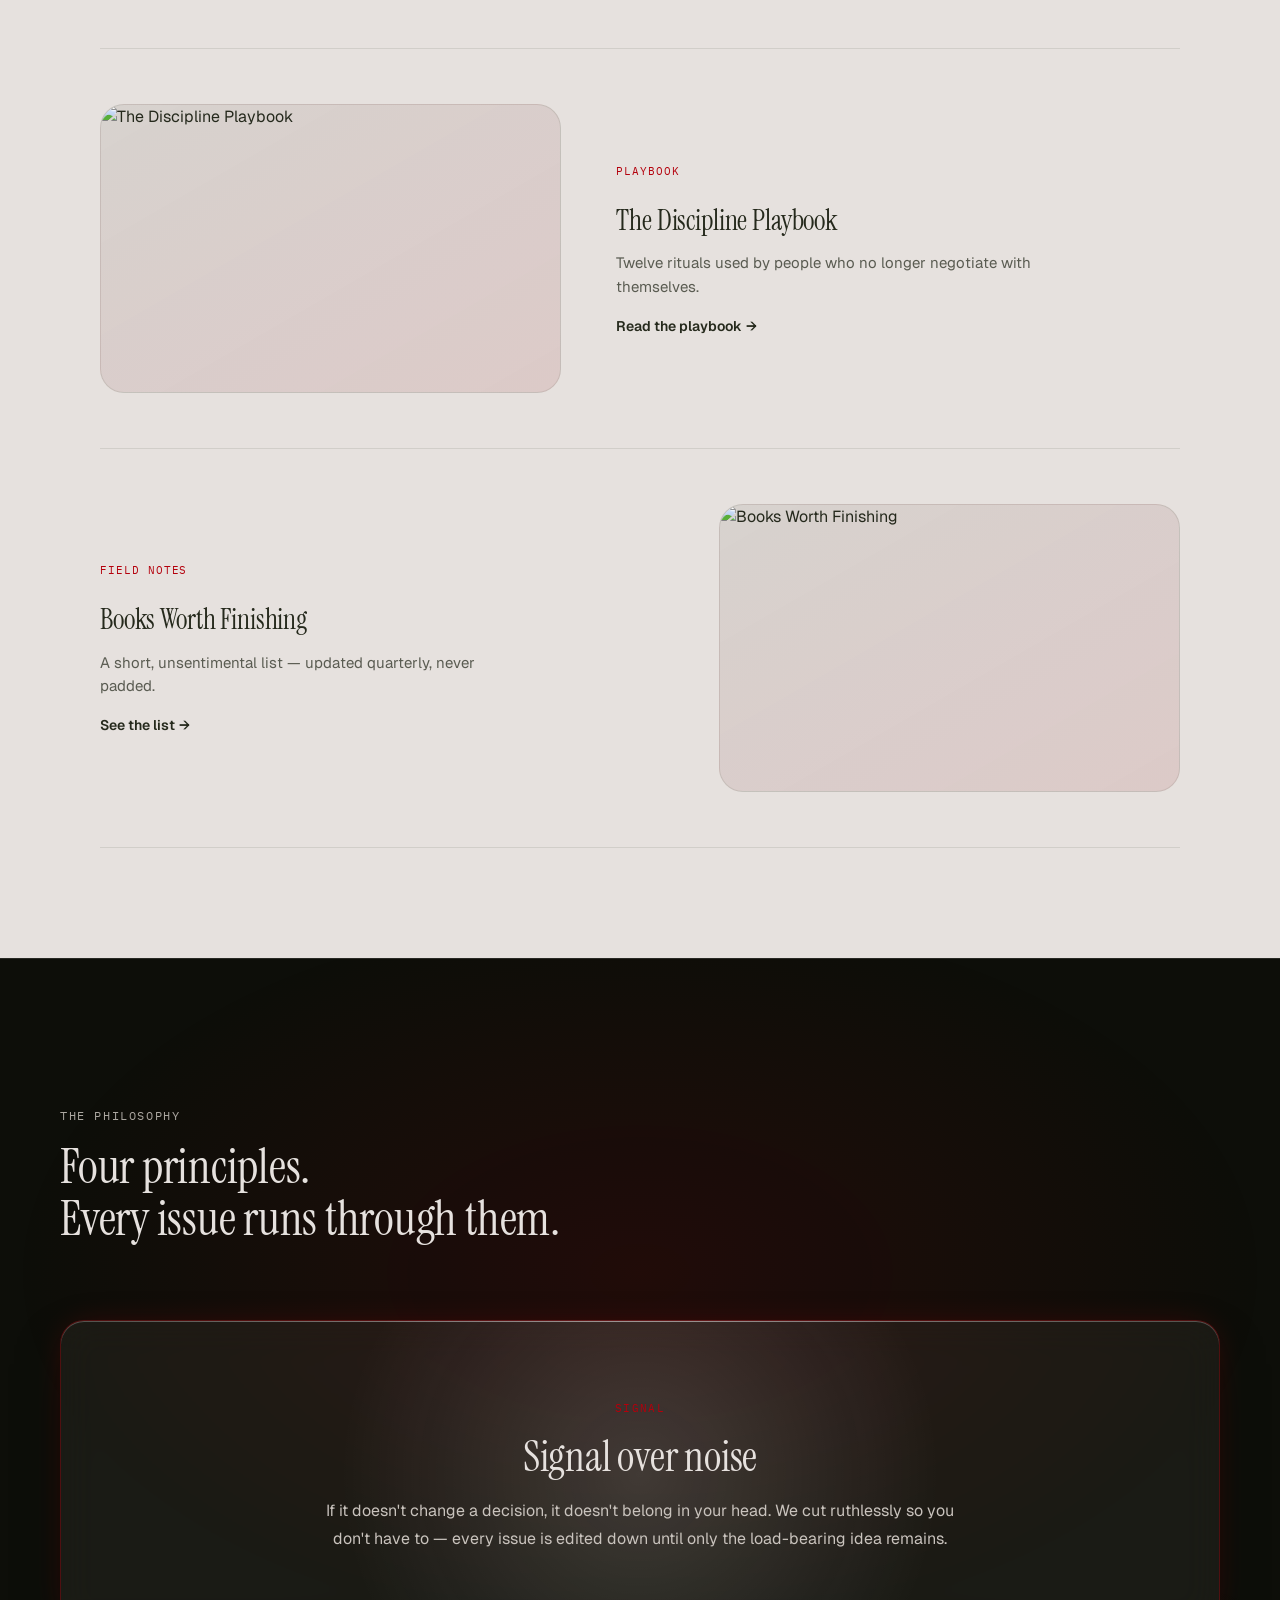
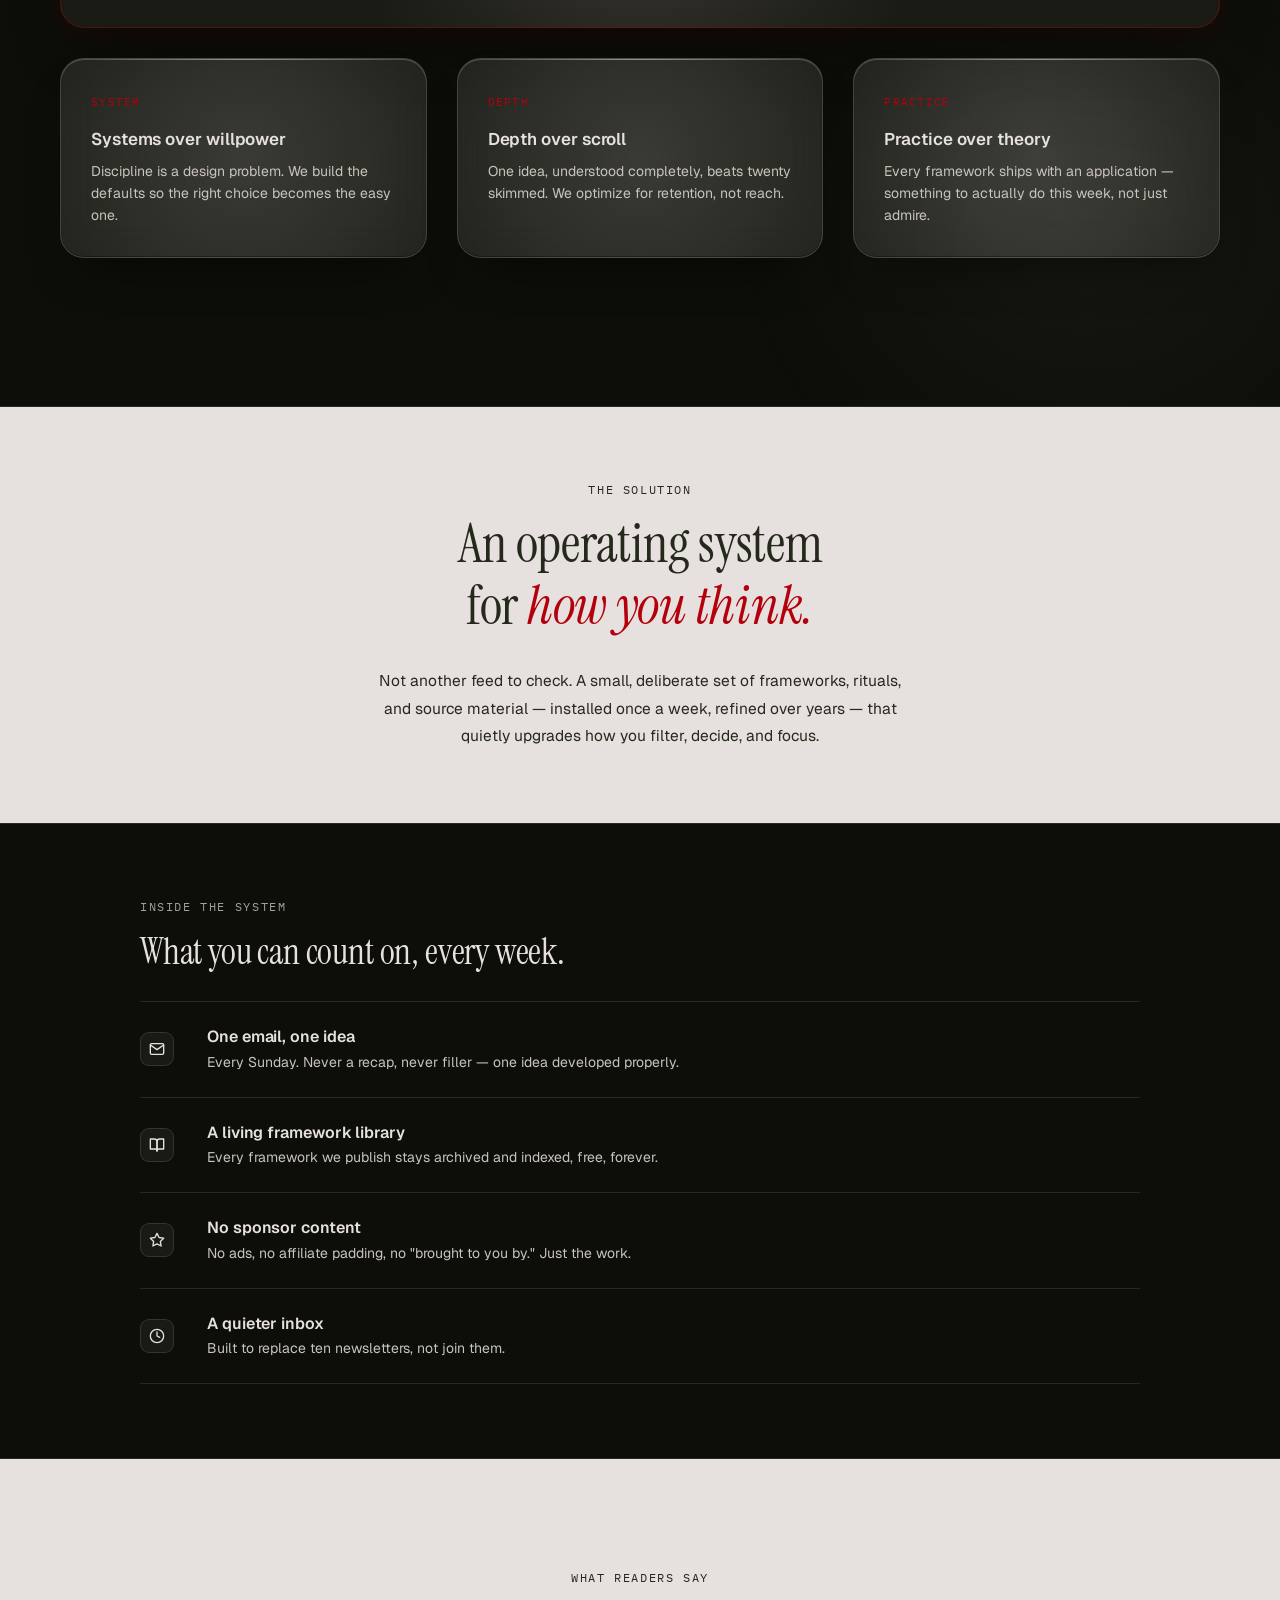
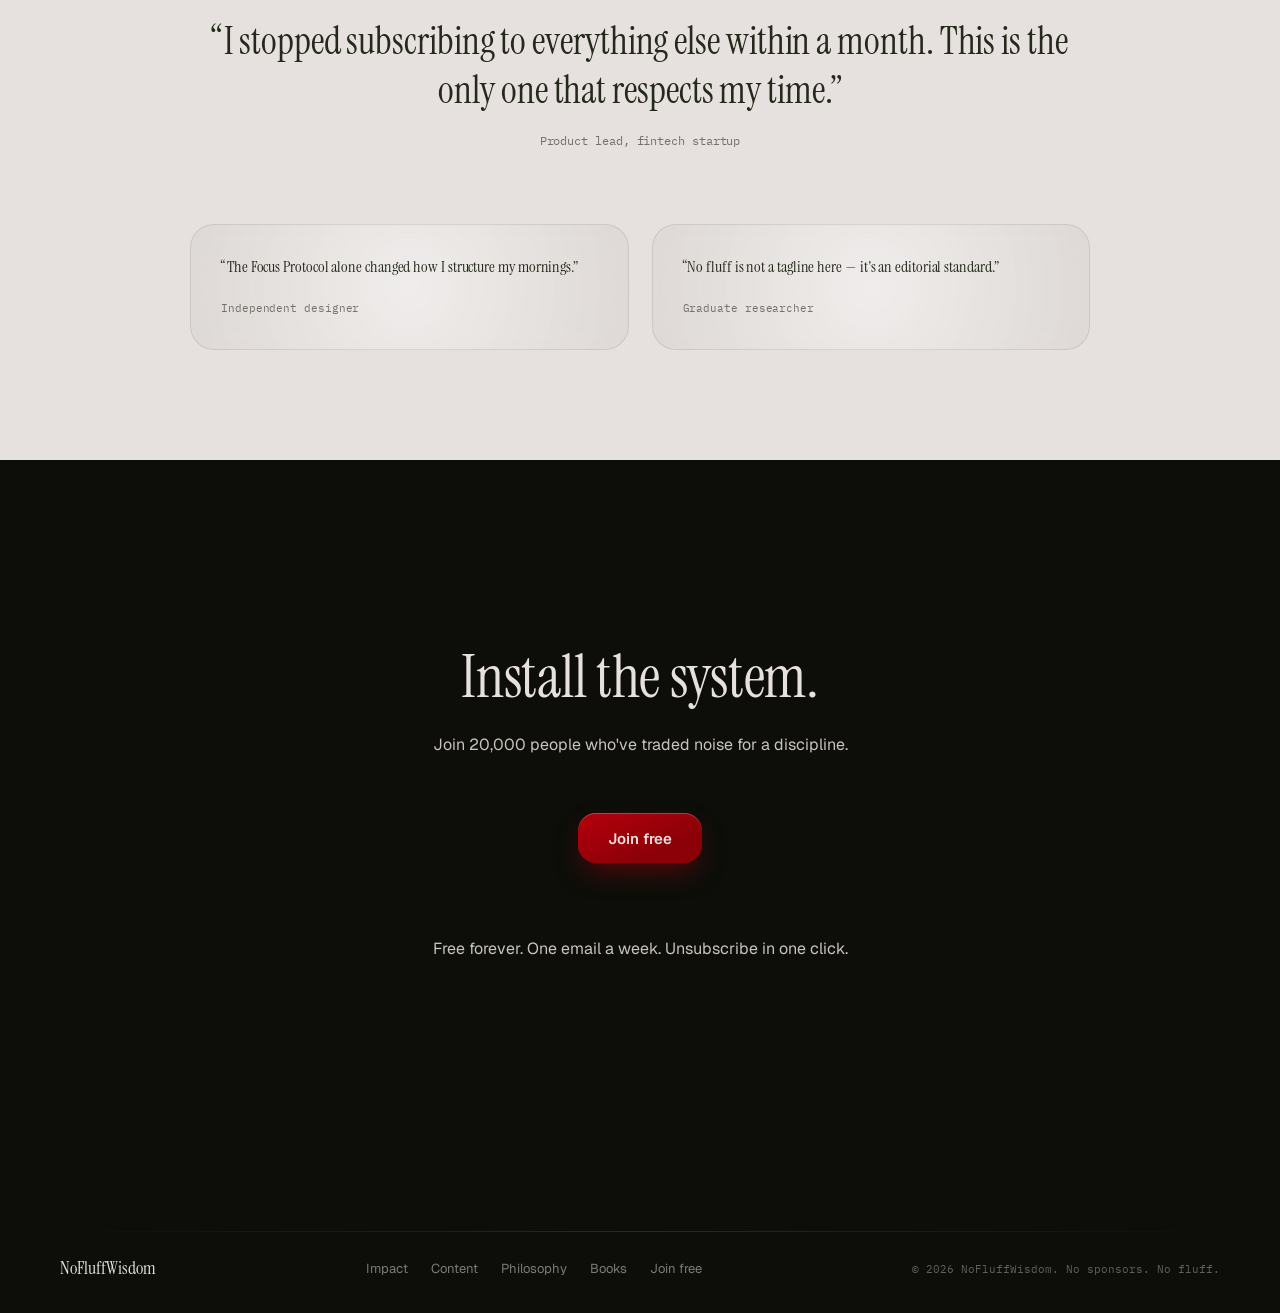
==== commit c453664b: "Update site: add book page, seamless angled curtain transition, video crossfade, and refined styling" ====
--- a/index.html
+++ b/index.html
@@ -12,9 +12,23 @@
 <link rel="preconnect" href="https://fonts.gstatic.com" crossorigin>
 <link href="https://fonts.googleapis.com/css2?family=Geist:wght@300;400;500;600;700&family=Instrument+Serif:ital@0;1&family=IBM+Plex+Mono:wght@400;500&display=swap" rel="stylesheet">
 
+<script>
+(function(){
+  try {
+    var nav = (performance.getEntriesByType && performance.getEntriesByType('navigation')[0]) || {};
+    var isReload = nav.type === 'reload' || (performance.navigation && performance.navigation.type === 1);
+    if (isReload) {
+      sessionStorage.removeItem('nfw_transition_active');
+    } else if (sessionStorage.getItem('nfw_transition_active')) {
+      document.documentElement.classList.add('is-entering-mode');
+    }
+  } catch(e) {}
+})();
+</script>
 <link rel="stylesheet" href="styles.css">
 </head>
 <body class="is-loading">
+<div class="page-transition" id="pageTransition" aria-hidden="true"><span class="page-transition__label">Loading...</span></div>
 
 <div class="site-bg" id="heroBg" aria-hidden="true">
   <div class="site-bg__video-wrap">
@@ -42,7 +56,7 @@
       <a href="#proof">Impact</a>
       <a href="#content">Content</a>
       <a href="#pillars">Philosophy</a>
-      <a href="#experience">Inside</a>
+      <a href="book.html">Books</a>
       <a href="#join" class="nav__cta">Join free</a>
     </nav>
     <button class="nav__toggle" id="navToggle" aria-label="Open menu" aria-expanded="false">
@@ -145,7 +159,7 @@
             <span class="content-row__tag">Flagship framework</span>
             <h3>The Focus Protocol</h3>
             <p>A five-step system for reclaiming attention in an environment engineered to fracture it.</p>
-            <a href="#" class="content-row__link">Read the framework <span aria-hidden="true">→</span></a>
+            <a href="book.html" class="content-row__link">Read the framework <span aria-hidden="true">→</span></a>
           </div>
         </article>
 
@@ -157,7 +171,7 @@
             <span class="content-row__tag">Guide</span>
             <h3>Thinking in Systems</h3>
             <p>How to replace one-off decisions with defaults that compound.</p>
-            <a href="#" class="content-row__link">Read the guide <span aria-hidden="true">→</span></a>
+            <a href="book.html" class="content-row__link">Read the guide <span aria-hidden="true">→</span></a>
           </div>
         </article>
 
@@ -169,7 +183,7 @@
             <span class="content-row__tag">Playbook</span>
             <h3>The Discipline Playbook</h3>
             <p>Twelve rituals used by people who no longer negotiate with themselves.</p>
-            <a href="#" class="content-row__link">Read the playbook <span aria-hidden="true">→</span></a>
+            <a href="book.html" class="content-row__link">Read the playbook <span aria-hidden="true">→</span></a>
           </div>
         </article>
 
@@ -181,7 +195,7 @@
             <span class="content-row__tag">Field notes</span>
             <h3>Books Worth Finishing</h3>
             <p>A short, unsentimental list — updated quarterly, never padded.</p>
-            <a href="#" class="content-row__link">See the list <span aria-hidden="true">→</span></a>
+            <a href="book.html" class="content-row__link">See the list <span aria-hidden="true">→</span></a>
           </div>
         </article>
       </div>
@@ -345,7 +359,7 @@
       <a href="#proof">Impact</a>
       <a href="#content">Content</a>
       <a href="#pillars">Philosophy</a>
-      <a href="#experience">Inside</a>
+      <a href="book.html">Books</a>
       <a href="#join">Join free</a>
     </nav>
     <p class="footer__copy">© 2026 NoFluffWisdom. No sponsors. No fluff.</p>
--- a/styles.css
+++ b/styles.css
@@ -396,12 +396,45 @@
    ------------------------------------------------------------ */
 .hero {
   position: relative;
-  min-height: 100svh;
+  min-height: 100vh;
+  min-height: 100dvh;
+  min-height: calc(var(--vh, 1vh) * 100);
   display: flex; align-items: center; justify-content: center;
   background: transparent;
   color: var(--on-dark);
   overflow: hidden;
   padding: 120px var(--sp-3) var(--sp-6);
+}
+
+@media (max-width: 640px) {
+  .hero {
+    padding: 72px var(--sp-2) 40px;
+    min-height: 100vh;
+    min-height: 100dvh;
+    min-height: calc(var(--vh, 1vh) * 100);
+  }
+  .hero__headline {
+    margin-bottom: var(--sp-2);
+  }
+  .hero__sub {
+    margin-bottom: var(--sp-3);
+    font-size: 14px;
+    line-height: 1.6;
+  }
+  .hero__action {
+    margin-bottom: var(--sp-2);
+  }
+  .hero__line--main {
+    font-size: clamp(36px, 11vw, 54px);
+  }
+  .hero__line--sub {
+    font-size: clamp(18px, 5.2vw, 28px);
+    margin-top: 4px;
+  }
+  .hero__line--sub em.hero__highlight {
+    font-size: clamp(24px, 7vw, 36px);
+    margin-top: 4px;
+  }
 }
 .hero__glow {
   position: absolute; top: -10%; right: -20%; width: 80%; height: 60%;
@@ -467,7 +500,7 @@
 .hero__note { font-family: var(--font-mono); font-size: 11px; color: rgba(230,225,222,0.77); }
 
 .hero__scroll-cue {
-  position: absolute; bottom: var(--sp-3); left: 50%; transform: translateX(-50%);
+  position: absolute; bottom: calc(var(--sp-3) + env(safe-area-inset-bottom, 0px)); left: 50%; transform: translateX(-50%);
   z-index: 2;
 }
 .hero__scroll-cue span {
@@ -997,3 +1030,80 @@
 .modal__btn {
   width: 100%;
 }
+
+/* ------------------------------------------------------------
+   BOOK PAGE MODIFIERS (sharper video, reduced blur, clear text)
+   ------------------------------------------------------------ */
+body.page-book .hero__video {
+  filter: brightness(0.75) blur(0.5px);
+}
+body.page-book .hero__video.is-active {
+  opacity: 0.88;
+}
+body.page-book .site-bg__overlay {
+  background: radial-gradient(ellipse at center, rgba(13, 14, 9, 0.2), rgba(13, 14, 9, 0.65));
+}
+body.page-book .hero__line--sub em.hero__highlight,
+body.page-book .hero em {
+  color: var(--on-dark);
+}
+
+/* ------------------------------------------------------------
+   ANGLED PAGE TRANSITION CURTAIN (30° ANGLE SLIDE REVEAL)
+   ------------------------------------------------------------ */
+.page-transition {
+  position: fixed;
+  top: -70vh;
+  left: -50vw;
+  width: 200vw;
+  height: 240vh;
+  z-index: 99999;
+  background: #090A06;
+  pointer-events: none;
+  display: flex;
+  align-items: center;
+  justify-content: center;
+  transform: translateY(-135%) rotate(-30deg);
+  transition: transform 1.0s cubic-bezier(0.65, 0, 0.35, 1);
+  will-change: transform;
+  box-shadow: 0 0 150px rgba(0, 0, 0, 0.98);
+}
+
+.page-transition__label {
+  font-family: ui-monospace, SFMono-Regular, Menlo, Monaco, Consolas, "Liberation Mono", "Courier New", monospace;
+  font-size: 14px;
+  font-weight: 500;
+  letter-spacing: 0.28em;
+  text-transform: uppercase;
+  color: var(--on-dark);
+  transform: rotate(30deg);
+  opacity: 0;
+  transition: opacity 0.3s ease;
+  pointer-events: none;
+}
+
+html.is-entering-mode body,
+body.is-entering,
+body.is-transitioning {
+  opacity: 1 !important;
+}
+
+.is-entering-mode .page-transition__label,
+body.is-transitioning .page-transition__label,
+body.is-entering .page-transition__label {
+  opacity: 0.9;
+}
+
+body.is-transitioning .page-transition {
+  transform: translateY(0%) rotate(-30deg);
+  pointer-events: auto;
+}
+
+.is-entering-mode .page-transition,
+body.is-entering .page-transition {
+  transform: translateY(0%) rotate(-30deg);
+  transition: none !important;
+}
+
+
+
